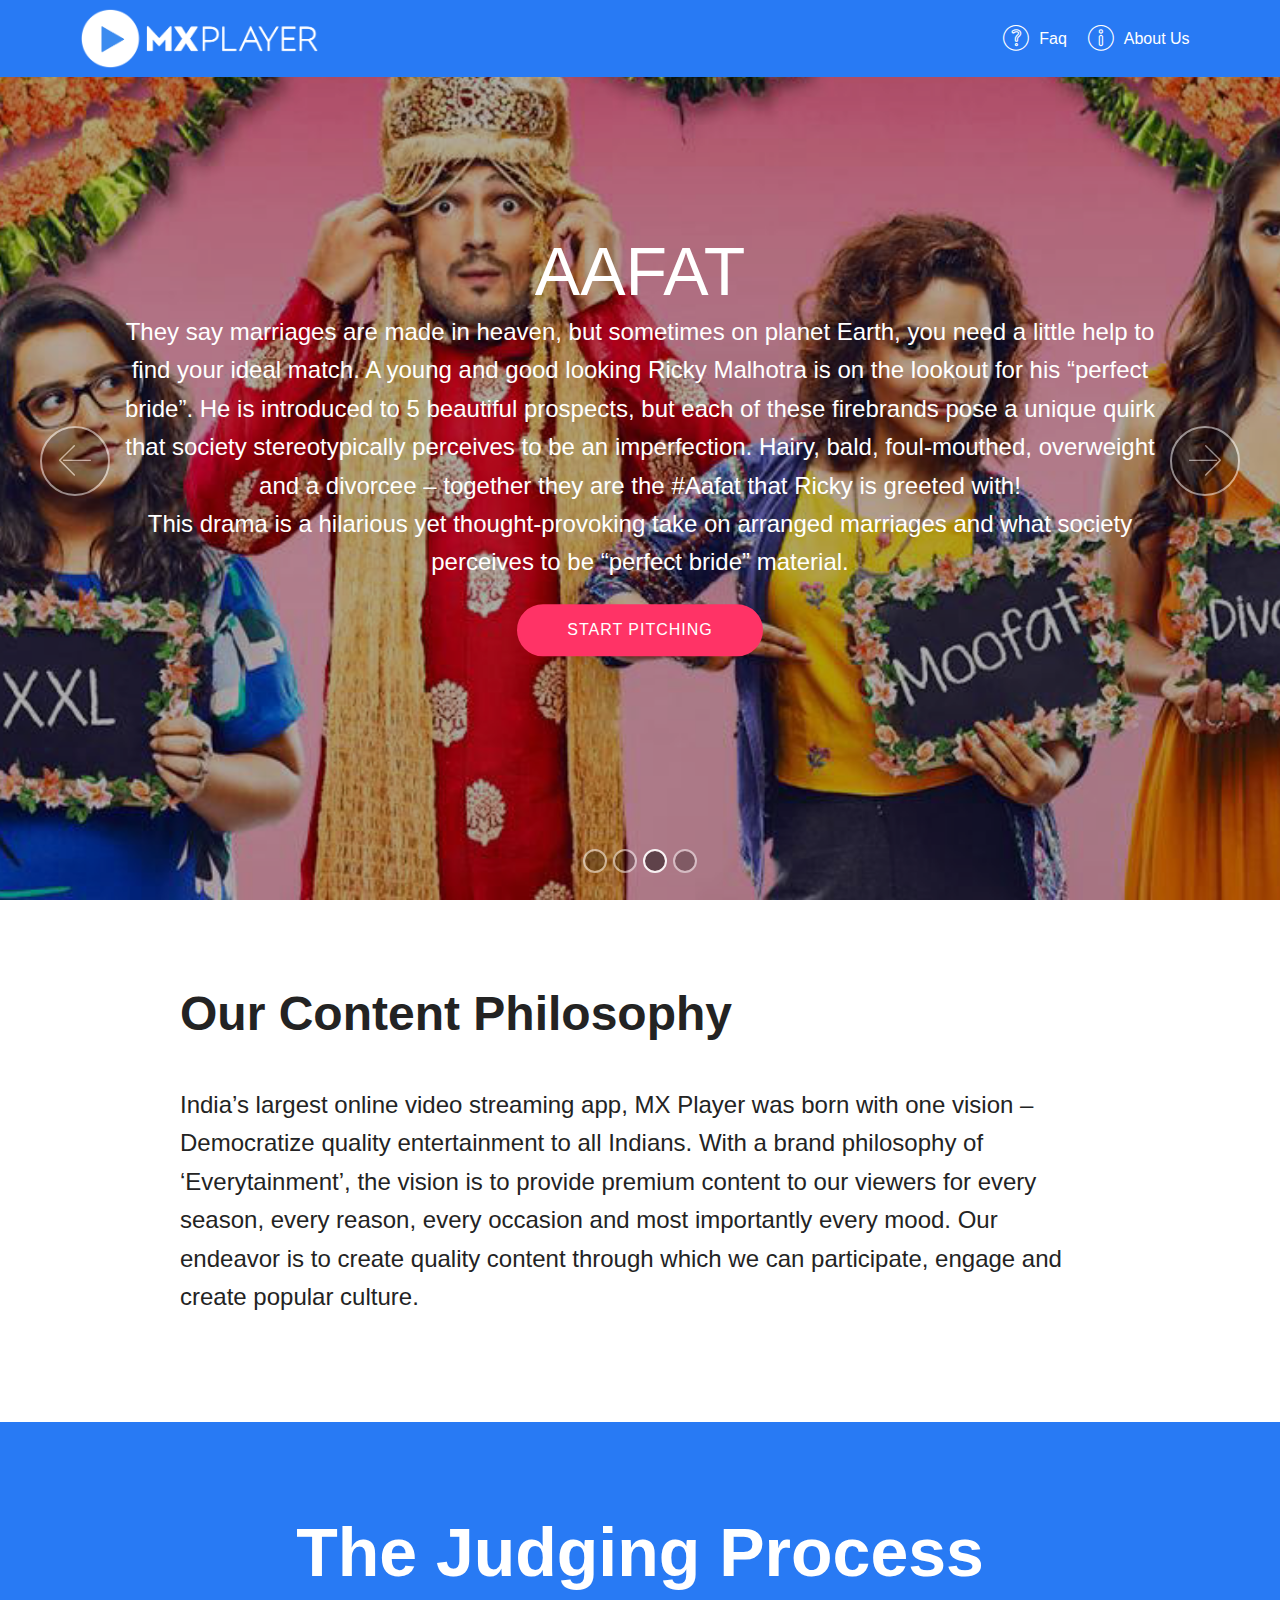
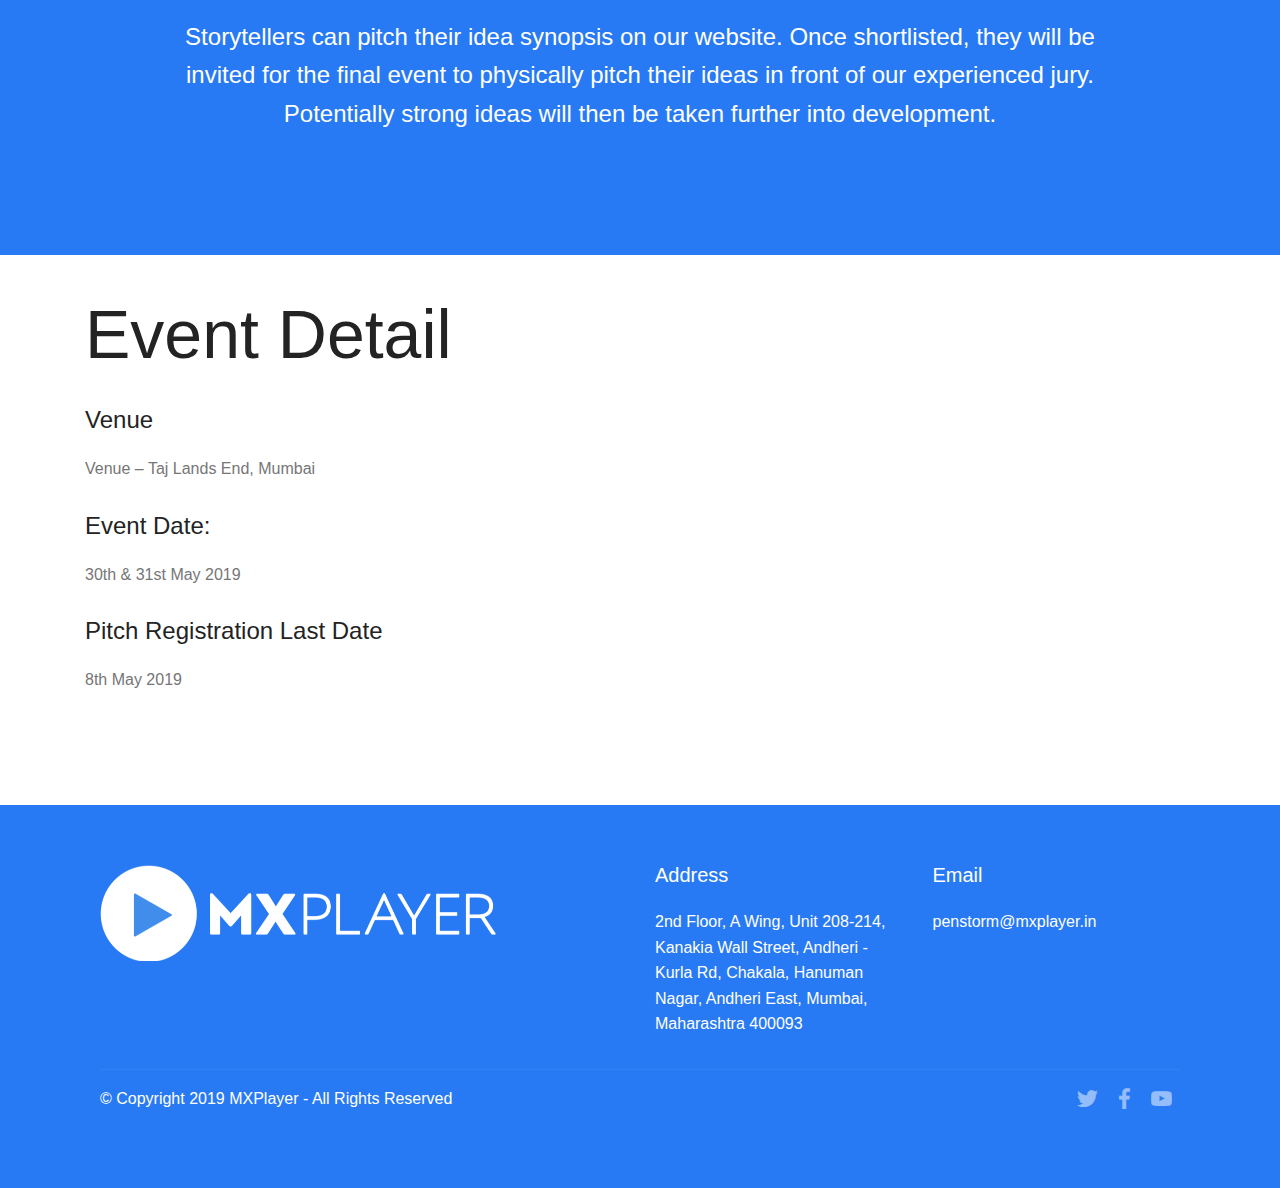
==== index.html @ 54fdbb37 "First commit for penstrom site, url are hardcoded need to change it to config or something else" ====
<!DOCTYPE html>
<html  >
<head>
  
  <meta charset="UTF-8">
  <meta http-equiv="X-UA-Compatible" content="IE=edge">
  <meta name="generator" content="MXPlayer, mxplayer.in">
  <meta name="viewport" content="width=device-width, initial-scale=1, minimum-scale=1">
  <link rel="shortcut icon" href="assets/images/mxplayer-line-on-blue-rgb-522x133.png" type="image/x-icon">
  <meta name="description" content="">
  
  <title>Home</title>
  <link rel="stylesheet" href="assets/web/assets/mobirise-icons/mobirise-icons.css">
  <link rel="stylesheet" href="assets/tether/tether.min.css">
  <link rel="stylesheet" href="assets/bootstrap/css/bootstrap.min.css">
  <link rel="stylesheet" href="assets/bootstrap/css/bootstrap-grid.min.css">
  <link rel="stylesheet" href="assets/bootstrap/css/bootstrap-reboot.min.css">
  <link rel="stylesheet" href="assets/socicon/css/styles.css">
  <link rel="stylesheet" href="assets/dropdown/css/style.css">
  <link rel="stylesheet" href="assets/theme/css/style.css">
  <link rel="stylesheet" href="assets/mobirise/css/mbr-additional.css" type="text/css">
  
  
  
</head>
<body>
  <section class="menu cid-rmKBxPnmuR" once="menu" id="menu1-q">

    

    <nav class="navbar navbar-expand beta-menu navbar-dropdown align-items-center navbar-fixed-top navbar-toggleable-sm">
        <button class="navbar-toggler navbar-toggler-right" type="button" data-toggle="collapse" data-target="#navbarSupportedContent" aria-controls="navbarSupportedContent" aria-expanded="false" aria-label="Toggle navigation">
            <div class="hamburger">
                <span></span>
                <span></span>
                <span></span>
                <span></span>
            </div>
        </button>
        <div class="menu-logo">
            <div class="navbar-brand">
                <span class="navbar-logo">
                    <a href="index.html">
                         <img src="assets/images/mxplayer-line-on-blue-rgb-522x133.png" alt="mxplayer" title="" style="height: 3.8rem;">
                    </a>
                </span>
                
            </div>
        </div>
        <div class="collapse navbar-collapse" id="navbarSupportedContent">
            <ul class="navbar-nav nav-dropdown nav-right" data-app-modern-menu="true"><li class="nav-item">
                    <a class="nav-link link text-white display-4" href="faq.html"><span class="mbri-question mbr-iconfont mbr-iconfont-btn"></span>
                        
                        Faq</a>
                </li>
                <li class="nav-item">
                    <a class="nav-link link text-white display-4" href="aboutus.html"><span class="mbri-info mbr-iconfont mbr-iconfont-btn"></span>
                        
                        About Us
                    </a>
                </li></ul>
            
        </div>
    </nav>
</section>

<section class="engine"><a href="https://mxplayer.in">free html templates</a></section><section class="carousel slide cid-rmmKMZo8oQ" data-interval="false" id="slider1-4">

    

    <div class="full-screen"><div class="mbr-slider slide carousel" data-pause="true" data-keyboard="false" data-ride="carousel" data-interval="6000"><ol class="carousel-indicators"><li data-app-prevent-settings="" data-target="#slider1-4" data-slide-to="0"></li><li data-app-prevent-settings="" data-target="#slider1-4" data-slide-to="1"></li><li data-app-prevent-settings="" data-target="#slider1-4" class=" active" data-slide-to="2"></li><li data-app-prevent-settings="" data-target="#slider1-4" data-slide-to="3"></li></ol><div class="carousel-inner" role="listbox"><div class="carousel-item slider-fullscreen-image" data-bg-video-slide="false" style="background-image: url(assets/images/love-ok-1600x520.jpg);"><div class="container container-slide"><div class="image_wrapper"><div class="mbr-overlay" style="opacity: 0.3;"></div><img src="assets/images/love-ok-1600x520.jpg"><div class="carousel-caption justify-content-center"><div class="col-10 align-center"><h2 class="mbr-fonts-style display-1">LOVE OK PLEASE</h2><p class="lead mbr-text mbr-fonts-style display-5">Love OK Please is a dating experiment on the road where 8 individuals on the lookout for love (4 girls and 4 guys) with a common passion for travel go on a road trip through Himachal. They are accompanied by host, Karan Wahi who throws them into experiments of love and rewards them with local experiences. Can a serial dating trip help these contestants find their true love on this epic road trip?</p><div class="mbr-section-btn" buttons="0"><a class="btn display-4 btn-secondary" href="stories.html">START PITCHING</a>  </div></div></div></div></div></div><div class="carousel-item slider-fullscreen-image" data-bg-video-slide="false" style="background-image: url(assets/images/hey-prabhu-1600x520.jpg);"><div class="container container-slide"><div class="image_wrapper"><div class="mbr-overlay" style="opacity: 0.3;"></div><img src="assets/images/hey-prabhu-1600x520.jpg"><div class="carousel-caption justify-content-center"><div class="col-10 align-center"><h2 class="mbr-fonts-style display-1">HEY PRABHU</h2><p class="lead mbr-text mbr-fonts-style display-5">A boy in his mid 20s with a strong Twitter following navigates the real world only to realize that online popularity isn’t enough to overcome real-life situations. To top it off, his personal life is at an all-time low, because he has started experiencing erectile dysfunction. Hey Prabhu is a fun look at our online heroes and their miserable offline lives.</p><div class="mbr-section-btn" buttons="0"><a class="btn display-4 btn-secondary" href="stories.html">START PITCHING</a>  </div></div></div></div></div></div><div class="carousel-item slider-fullscreen-image active" data-bg-video-slide="false" style="background-image: url(assets/images/aafat-1600x520.jpg);"><div class="container container-slide"><div class="image_wrapper"><div class="mbr-overlay" style="opacity: 0.3;"></div><img src="assets/images/aafat-1600x520.jpg"><div class="carousel-caption justify-content-center"><div class="col-10 align-center"><h2 class="mbr-fonts-style display-1">AAFAT</h2><p class="lead mbr-text mbr-fonts-style display-5">They say marriages are made in heaven, but sometimes on planet Earth, you need a little help to find your ideal match. A young and good looking Ricky Malhotra is on the lookout for his “perfect bride”. He is introduced to 5 beautiful prospects, but each of these firebrands pose a unique quirk that society stereotypically perceives to be an imperfection. Hairy, bald, foul-mouthed, overweight and a divorcee – together they are the #Aafat that Ricky is greeted with! <br>This drama is a hilarious yet thought-provoking take on arranged marriages and what society perceives to be “perfect bride” material.<br></p><div class="mbr-section-btn" buttons="0"><a class="btn display-4 btn-secondary" href="stories.html#form4-5">START PITCHING</a>  </div></div></div></div></div></div><div class="carousel-item slider-fullscreen-image" data-bg-video-slide="false" style="background-image: url(assets/images/mature-1600x520.jpg);"><div class="container container-slide"><div class="image_wrapper"><div class="mbr-overlay" style="opacity: 0.3;"></div><img src="assets/images/mature-1600x520.jpg"><div class="carousel-caption justify-content-center"><div class="col-10 align-center"><h2 class="mbr-fonts-style display-1">IMMATURE</h2><p class="lead mbr-text mbr-fonts-style display-5">Immature, a TVF creation is the coming of age story of 16-year-old Dhruv, stuck in transit between boyhood and adulthood.  A phase which is the prerequisite to maturity, the premature phase. An age full of first-times, be it your first bike, first drink, first crush, first Goa trip, first time sneaking out, bunking, getting caught and trying all over again. Watch Dhruv's high school misadventures with his two best buddies, Susu and Kabir. Three average wallflowers, who are not so cool for school. Neither do they fit in, nor do they stand out in a crowd, because they are the crowd. And that is their greatest dilemma. Add to it, he has a crush on class topper Chhavi, while him the average Joe is unsure of himself. Here's to the madness of adulting we all enjoyed - in ways more than one, this is our story. </p><div class="mbr-section-btn" buttons="0"><a class="btn display-4 btn-secondary" href="stories.html">START PITCHING</a>  </div></div></div></div></div></div></div><a data-app-prevent-settings="" class="carousel-control carousel-control-prev" role="button" data-slide="prev" href="#slider1-4"><span aria-hidden="true" class="mbri-left mbr-iconfont"></span><span class="sr-only">Previous</span></a><a data-app-prevent-settings="" class="carousel-control carousel-control-next" role="button" data-slide="next" href="#slider1-4"><span aria-hidden="true" class="mbri-right mbr-iconfont"></span><span class="sr-only">Next</span></a></div></div>

</section>

<section class="mbr-section info3 cid-rmzmhMvlun" id="info3-f">

    

    

    <div class="container">
        <div class="row justify-content-center">
            <div class="media-container-column title col-12 col-md-10">
                <h2 class="align-left mbr-bold mbr-white pb-3 mbr-fonts-style display-2">Our Content Philosophy</h2>
                <h3 class="mbr-section-subtitle align-left mbr-light mbr-white pb-3 mbr-fonts-style display-5"></h3>
                <p class="mbr-text align-left mbr-white mbr-fonts-style display-5">
                    India’s largest online video streaming app, MX Player was born with one vision – Democratize quality entertainment to all Indians. With a brand philosophy of ‘Everytainment’, the vision is to provide premium content to our viewers for every season, every reason, every occasion and most importantly every mood. Our endeavor is to create quality content through which we can participate, engage and create popular culture.
                </p>
                
            </div>
        </div>
    </div>
</section>

<section class="header1 cid-rmzOUzyCI7" id="header16-p">

    

    

    <div class="container">
        <div class="row justify-content-md-center">
            <div class="col-md-10 align-center">
                <h1 class="mbr-section-title mbr-bold pb-3 mbr-fonts-style display-1">The Judging Process</h1>
                
                <p class="mbr-text pb-3 mbr-fonts-style display-5">Storytellers can pitch their idea synopsis on our website. Once shortlisted, they will be invited for the final event to physically pitch their ideas in front of our experienced jury. Potentially strong ideas will then be taken further into development.<br></p>
                
            </div>
        </div>
    </div>

</section>

<section class="mbr-section contacts1 cid-rmzrFZdP0k" id="contacts1-l">
    <!---->
    
    <!---->
    <!--Overlay-->
    
    <!--Container-->
    <div class="container">
        <div class="row">
            <!--Titles-->
            <div class="title col-12">
                <h2 class="align-left mbr-fonts-style display-1">
                    Event Detail</h2>
                
            </div>
            <!--Left-->
            <div class="col-12 col-md-6">
                <div class="left-block wrapper">
                    <div class="b b-adress">
                        <h5 class="align-left mbr-fonts-style m-0 display-5">
                            Venue</h5>
                        <p class="mbr-text align-left mbr-fonts-style display-7">Venue – Taj Lands End, Mumbai<br></p>
                    </div>
                    <div class="b b-phone">
                        <h5 class="align-left mbr-fonts-style m-0 display-5">Event Date:
                        </h5>
                        <p class="mbr-text align-left mbr-fonts-style display-7">30th &amp; 31st May 2019<br></p>
                    </div>
                    <div class="b b-mail">
                        <h5 class="align-left mbr-fonts-style m-0 display-5">
                            Pitch Registration Last Date</h5>
                        <p class="mbr-text align-left mbr-fonts-style display-7">8th May 2019
                        </p>
                    </div>
                </div>
            </div>
            <!--Right-->
            <div class="col-12 col-md-6">
                <div class="google-map"><iframe frameborder="0" style="border:0" src="https://www.google.com/maps/embed?pb=!1m18!1m12!1m3!1d3771.4591811089663!2d72.81726711440879!3d19.043538487106535!2m3!1f0!2f0!3f0!3m2!1i1024!2i768!4f13.1!3m3!1m2!1s0x3be7c945f2fb1149%3A0xa2ba742a39963b31!2sTaj+Lands+End%2C+Mumbai!5e0!3m2!1sen!2sin!4v1554290971826!5m2!1sen!2sin" allowfullscreen=""></iframe></div>
            </div>
        </div>
    </div>
</section>

<section class="cid-rmmOGY5G8a" id="footer1-a">

    

    

    <div class="container">
        <div class="media-container-row content text-white">
            <div class="col-12 col-md-3">
                <div class="media-wrap">
                    <a href="https://mxplayer.in/">
                        <img src="assets/images/mxplayer-line-on-blue-rgb-788x201.png" alt="MXPlayer" title="">
                    </a>
                </div>
            </div>
            <div class="col-12 col-md-3 mbr-fonts-style display-7">
                <h5 class="pb-3"></h5>
                <p class="mbr-text"></p>
            </div>
            <div class="col-12 col-md-3 mbr-fonts-style display-7">
                <h5 class="pb-3">
                    Address</h5>
                <p class="mbr-text">2nd Floor, A Wing, Unit 208-214, Kanakia Wall Street, Andheri - Kurla Rd, Chakala, Hanuman Nagar, Andheri East, Mumbai, Maharashtra 400093</p>
            </div>
            <div class="col-12 col-md-3 mbr-fonts-style display-7">
                <h5 class="pb-3">
                    Email</h5>
                <p class="mbr-text">penstorm@mxplayer.in</p>
            </div>
        </div>
        <div class="footer-lower">
            <div class="media-container-row">
                <div class="col-sm-12">
                    <hr>
                </div>
            </div>
            <div class="media-container-row mbr-white">
                <div class="col-sm-6 copyright">
                    <p class="mbr-text mbr-fonts-style display-7">
                        © Copyright 2019 MXPlayer - All Rights Reserved
                    </p>
                </div>
                <div class="col-md-6">
                    <div class="social-list align-right">
                        <div class="soc-item">
                            <a href="https://twitter.com/MXPlayer" target="_blank">
                                <span class="socicon-twitter socicon mbr-iconfont mbr-iconfont-social"></span>
                            </a>
                        </div>
                        <div class="soc-item">
                            <a href="https://www.facebook.com/MXPlayer/" target="_blank">
                                <span class="socicon-facebook socicon mbr-iconfont mbr-iconfont-social"></span>
                            </a>
                        </div>
                        <div class="soc-item">
                            <a href="https://www.youtube.com/channel/UC6q2O2pOJ-LiFKm4w2EW73w" target="_blank">
                                <span class="socicon-youtube socicon mbr-iconfont mbr-iconfont-social"></span>
                            </a>
                        </div>
                        
                        
                        
                    </div>
                </div>
            </div>
        </div>
    </div>
</section>


  <script src="assets/web/assets/jquery/jquery.min.js"></script>
  <script src="assets/popper/popper.min.js"></script>
  <script src="assets/tether/tether.min.js"></script>
  <script src="assets/bootstrap/js/bootstrap.min.js"></script>
  <script src="assets/smoothscroll/smooth-scroll.js"></script>
  <script src="assets/ytplayer/jquery.mb.ytplayer.min.js"></script>
  <script src="assets/touchswipe/jquery.touch-swipe.min.js"></script>
  <script src="assets/bootstrapcarouselswipe/bootstrap-carousel-swipe.js"></script>
  <script src="assets/dropdown/js/script.min.js"></script>
  <script src="assets/vimeoplayer/jquery.mb.vimeo_player.js"></script>
  <script src="assets/theme/js/script.js"></script>
  <script src="assets/slidervideo/script.js"></script>
  
  
</body>
</html>
---- assets/web/assets/mobirise-icons/mobirise-icons.css ----
@font-face {
  font-family: 'MobiriseIcons';
  src:  url('mobirise-icons.eot?spat4u');
  src:  url('mobirise-icons.eot?spat4u#iefix') format('embedded-opentype'),
    url('mobirise-icons.ttf?spat4u') format('truetype'),
    url('mobirise-icons.woff?spat4u') format('woff'),
    url('mobirise-icons.svg?spat4u#MobiriseIcons') format('svg');
  font-weight: normal;
  font-style: normal;
}

[class^="mbri-"], [class*=" mbri-"] {
  /* use !important to prevent issues with browser extensions that change fonts */
  font-family: MobiriseIcons !important;
  speak: none;
  font-style: normal;
  font-weight: normal;
  font-variant: normal;
  text-transform: none;
  line-height: 1;

  /* Better Font Rendering =========== */
  -webkit-font-smoothing: antialiased;
  -moz-osx-font-smoothing: grayscale;
}

.mbri-add-submenu:before {
  content: "\e900";
}
.mbri-alert:before {
  content: "\e901";
}
.mbri-align-center:before {
  content: "\e902";
}
.mbri-align-justify:before {
  content: "\e903";
}
.mbri-align-left:before {
  content: "\e904";
}
.mbri-align-right:before {
  content: "\e905";
}
.mbri-android:before {
  content: "\e906";
}
.mbri-apple:before {
  content: "\e907";
}
.mbri-arrow-down:before {
  content: "\e908";
}
.mbri-arrow-next:before {
  content: "\e909";
}
.mbri-arrow-prev:before {
  content: "\e90a";
}
.mbri-arrow-up:before {
  content: "\e90b";
}
.mbri-bold:before {
  content: "\e90c";
}
.mbri-bookmark:before {
  content: "\e90d";
}
.mbri-bootstrap:before {
  content: "\e90e";
}
.mbri-briefcase:before {
  content: "\e90f";
}
.mbri-browse:before {
  content: "\e910";
}
.mbri-bulleted-list:before {
  content: "\e911";
}
.mbri-calendar:before {
  content: "\e912";
}
.mbri-camera:before {
  content: "\e913";
}
.mbri-cart-add:before {
  content: "\e914";
}
.mbri-cart-full:before {
  content: "\e915";
}
.mbri-cash:before {
  content: "\e916";
}
.mbri-change-style:before {
  content: "\e917";
}
.mbri-chat:before {
  content: "\e918";
}
.mbri-clock:before {
  content: "\e919";
}
.mbri-close:before {
  content: "\e91a";
}
.mbri-cloud:before {
  content: "\e91b";
}
.mbri-code:before {
  content: "\e91c";
}
.mbri-contact-form:before {
  content: "\e91d";
}
.mbri-credit-card:before {
  content: "\e91e";
}
.mbri-cursor-click:before {
  content: "\e91f";
}
.mbri-cust-feedback:before {
  content: "\e920";
}
.mbri-database:before {
  content: "\e921";
}
.mbri-delivery:before {
  content: "\e922";
}
.mbri-desktop:before {
  content: "\e923";
}
.mbri-devices:before {
  content: "\e924";
}
.mbri-down:before {
  content: "\e925";
}
.mbri-download:before {
  content: "\e989";
}
.mbri-drag-n-drop:before {
  content: "\e927";
}
.mbri-drag-n-drop2:before {
  content: "\e928";
}
.mbri-edit:before {
  content: "\e929";
}
.mbri-edit2:before {
  content: "\e92a";
}
.mbri-error:before {
  content: "\e92b";
}
.mbri-extension:before {
  content: "\e92c";
}
.mbri-features:before {
  content: "\e92d";
}
.mbri-file:before {
  content: "\e92e";
}
.mbri-flag:before {
  content: "\e92f";
}
.mbri-folder:before {
  content: "\e930";
}
.mbri-gift:before {
  content: "\e931";
}
.mbri-github:before {
  content: "\e932";
}
.mbri-globe:before {
  content: "\e933";
}
.mbri-globe-2:before {
  content: "\e934";
}
.mbri-growing-chart:before {
  content: "\e935";
}
.mbri-hearth:before {
  content: "\e936";
}
.mbri-help:before {
  content: "\e937";
}
.mbri-home:before {
  content: "\e938";
}
.mbri-hot-cup:before {
  content: "\e939";
}
.mbri-idea:before {
  content: "\e93a";
}
.mbri-image-gallery:before {
  content: "\e93b";
}
.mbri-image-slider:before {
  content: "\e93c";
}
.mbri-info:before {
  content: "\e93d";
}
.mbri-italic:before {
  content: "\e93e";
}
.mbri-key:before {
  content: "\e93f";
}
.mbri-laptop:before {
  content: "\e940";
}
.mbri-layers:before {
  content: "\e941";
}
.mbri-left-right:before {
  content: "\e942";
}
.mbri-left:before {
  content: "\e943";
}
.mbri-letter:before {
  content: "\e944";
}
.mbri-like:before {
  content: "\e945";
}
.mbri-link:before {
  content: "\e946";
}
.mbri-lock:before {
  content: "\e947";
}
.mbri-login:before {
  content: "\e948";
}
.mbri-logout:before {
  content: "\e949";
}
.mbri-magic-stick:before {
  content: "\e94a";
}
.mbri-map-pin:before {
  content: "\e94b";
}
.mbri-menu:before {
  content: "\e94c";
}
.mbri-mobile:before {
  content: "\e94d";
}
.mbri-mobile2:before {
  content: "\e94e";
}
.mbri-mobirise:before {
  content: "\e94f";
}
.mbri-more-horizontal:before {
  content: "\e950";
}
.mbri-more-vertical:before {
  content: "\e951";
}
.mbri-music:before {
  content: "\e952";
}
.mbri-new-file:before {
  content: "\e953";
}
.mbri-numbered-list:before {
  content: "\e954";
}
.mbri-opened-folder:before {
  content: "\e955";
}
.mbri-pages:before {
  content: "\e956";
}
.mbri-paper-plane:before {
  content: "\e957";
}
.mbri-paperclip:before {
  content: "\e958";
}
.mbri-photo:before {
  content: "\e959";
}
.mbri-photos:before {
  content: "\e95a";
}
.mbri-pin:before {
  content: "\e95b";
}
.mbri-play:before {
  content: "\e95c";
}
.mbri-plus:before {
  content: "\e95d";
}
.mbri-preview:before {
  content: "\e95e";
}
.mbri-print:before {
  content: "\e95f";
}
.mbri-protect:before {
  content: "\e960";
}
.mbri-question:before {
  content: "\e961";
}
.mbri-quote-left:before {
  content: "\e962";
}
.mbri-quote-right:before {
  content: "\e963";
}
.mbri-refresh:before {
  content: "\e964";
}
.mbri-responsive:before {
  content: "\e965";
}
.mbri-right:before {
  content: "\e966";
}
.mbri-rocket:before {
  content: "\e967";
}
.mbri-sad-face:before {
  content: "\e968";
}
.mbri-sale:before {
  content: "\e969";
}
.mbri-save:before {
  content: "\e96a";
}
.mbri-search:before {
  content: "\e96b";
}
.mbri-setting:before {
  content: "\e96c";
}
.mbri-setting2:before {
  content: "\e96d";
}
.mbri-setting3:before {
  content: "\e96e";
}
.mbri-share:before {
  content: "\e96f";
}
.mbri-shopping-bag:before {
  content: "\e970";
}
.mbri-shopping-basket:before {
  content: "\e971";
}
.mbri-shopping-cart:before {
  content: "\e972";
}
.mbri-sites:before {
  content: "\e973";
}
.mbri-smile-face:before {
  content: "\e974";
}
.mbri-speed:before {
  content: "\e975";
}
.mbri-star:before {
  content: "\e976";
}
.mbri-success:before {
  content: "\e977";
}
.mbri-sun:before {
  content: "\e978";
}
.mbri-sun2:before {
  content: "\e979";
}
.mbri-tablet:before {
  content: "\e97a";
}
.mbri-tablet-vertical:before {
  content: "\e97b";
}
.mbri-target:before {
  content: "\e97c";
}
.mbri-timer:before {
  content: "\e97d";
}
.mbri-to-ftp:before {
  content: "\e97e";
}
.mbri-to-local-drive:before {
  content: "\e97f";
}
.mbri-touch-swipe:before {
  content: "\e980";
}
.mbri-touch:before {
  content: "\e981";
}
.mbri-trash:before {
  content: "\e982";
}
.mbri-underline:before {
  content: "\e983";
}
.mbri-unlink:before {
  content: "\e984";
}
.mbri-unlock:before {
  content: "\e985";
}
.mbri-up-down:before {
  content: "\e986";
}
.mbri-up:before {
  content: "\e987";
}
.mbri-update:before {
  content: "\e988";
}
.mbri-upload:before {
 content: "\e926"; 
}
.mbri-user:before {
  content: "\e98a";
}
.mbri-user2:before {
  content: "\e98b";
}
.mbri-users:before {
  content: "\e98c";
}
.mbri-video:before {
  content: "\e98d";
}
.mbri-video-play:before {
  content: "\e98e";
}
.mbri-watch:before {
  content: "\e98f";
}
.mbri-website-theme:before {
  content: "\e990";
}
.mbri-wifi:before {
  content: "\e991";
}
.mbri-windows:before {
  content: "\e992";
}
.mbri-zoom-out:before {
  content: "\e993";
}
.mbri-redo:before {
  content: "\e994";
}
.mbri-undo:before {
  content: "\e995";
}
---- assets/socicon/css/styles.css ----
@charset "UTF-8";

@font-face {
  font-family: "socicon";
  src:url("../fonts/socicon.eot");
  src:url("../fonts/socicon.eot?#iefix") format("embedded-opentype"),
    url("../fonts/socicon.woff") format("woff"),
    url("../fonts/socicon.ttf") format("truetype"),
    url("../fonts/socicon.svg#socicon") format("svg");
  font-weight: normal;
  font-style: normal;

}

[data-icon]:before {
  font-family: "socicon" !important;
  content: attr(data-icon);
  font-style: normal !important;
  font-weight: normal !important;
  font-variant: normal !important;
  text-transform: none !important;
  speak: none;
  line-height: 1;
  -webkit-font-smoothing: antialiased;
  -moz-osx-font-smoothing: grayscale;
}

[class^="socicon-"]:before,
[class*=" socicon-"]:before {
  font-family: "socicon" !important;
  font-style: normal !important;
  font-weight: normal !important;
  font-variant: normal !important;
  text-transform: none !important;
  speak: none;
  line-height: 1;
  -webkit-font-smoothing: antialiased;
  -moz-osx-font-smoothing: grayscale;
}

.socicon-modelmayhem:before {
  content: "\e000";
}
.socicon-mixcloud:before {
  content: "\e001";
}
.socicon-drupal:before {
  content: "\e002";
}
.socicon-swarm:before {
  content: "\e003";
}
.socicon-istock:before {
  content: "\e004";
}
.socicon-yammer:before {
  content: "\e005";
}
.socicon-ello:before {
  content: "\e006";
}
.socicon-stackoverflow:before {
  content: "\e007";
}
.socicon-persona:before {
  content: "\e008";
}
.socicon-triplej:before {
  content: "\e009";
}
.socicon-houzz:before {
  content: "\e00a";
}
.socicon-rss:before {
  content: "\e00b";
}
.socicon-paypal:before {
  content: "\e00c";
}
.socicon-odnoklassniki:before {
  content: "\e00d";
}
.socicon-airbnb:before {
  content: "\e00e";
}
.socicon-periscope:before {
  content: "\e00f";
}
.socicon-outlook:before {
  content: "\e010";
}
.socicon-coderwall:before {
  content: "\e011";
}
.socicon-tripadvisor:before {
  content: "\e012";
}
.socicon-appnet:before {
  content: "\e013";
}
.socicon-goodreads:before {
  content: "\e014";
}
.socicon-tripit:before {
  content: "\e015";
}
.socicon-lanyrd:before {
  content: "\e016";
}
.socicon-slideshare:before {
  content: "\e017";
}
.socicon-buffer:before {
  content: "\e018";
}
.socicon-disqus:before {
  content: "\e019";
}
.socicon-vkontakte:before {
  content: "\e01a";
}
.socicon-whatsapp:before {
  content: "\e01b";
}
.socicon-patreon:before {
  content: "\e01c";
}
.socicon-storehouse:before {
  content: "\e01d";
}
.socicon-pocket:before {
  content: "\e01e";
}
.socicon-mail:before {
  content: "\e01f";
}
.socicon-blogger:before {
  content: "\e020";
}
.socicon-technorati:before {
  content: "\e021";
}
.socicon-reddit:before {
  content: "\e022";
}
.socicon-dribbble:before {
  content: "\e023";
}
.socicon-stumbleupon:before {
  content: "\e024";
}
.socicon-digg:before {
  content: "\e025";
}
.socicon-envato:before {
  content: "\e026";
}
.socicon-behance:before {
  content: "\e027";
}
.socicon-delicious:before {
  content: "\e028";
}
.socicon-deviantart:before {
  content: "\e029";
}
.socicon-forrst:before {
  content: "\e02a";
}
.socicon-play:before {
  content: "\e02b";
}
.socicon-zerply:before {
  content: "\e02c";
}
.socicon-wikipedia:before {
  content: "\e02d";
}
.socicon-apple:before {
  content: "\e02e";
}
.socicon-flattr:before {
  content: "\e02f";
}
.socicon-github:before {
  content: "\e030";
}
.socicon-renren:before {
  content: "\e031";
}
.socicon-friendfeed:before {
  content: "\e032";
}
.socicon-newsvine:before {
  content: "\e033";
}
.socicon-identica:before {
  content: "\e034";
}
.socicon-bebo:before {
  content: "\e035";
}
.socicon-zynga:before {
  content: "\e036";
}
.socicon-steam:before {
  content: "\e037";
}
.socicon-xbox:before {
  content: "\e038";
}
.socicon-windows:before {
  content: "\e039";
}
.socicon-qq:before {
  content: "\e03a";
}
.socicon-douban:before {
  content: "\e03b";
}
.socicon-meetup:before {
  content: "\e03c";
}
.socicon-playstation:before {
  content: "\e03d";
}
.socicon-android:before {
  content: "\e03e";
}
.socicon-snapchat:before {
  content: "\e03f";
}
.socicon-twitter:before {
  content: "\e040";
}
.socicon-facebook:before {
  content: "\e041";
}
.socicon-googleplus:before {
  content: "\e042";
}
.socicon-pinterest:before {
  content: "\e043";
}
.socicon-foursquare:before {
  content: "\e044";
}
.socicon-yahoo:before {
  content: "\e045";
}
.socicon-skype:before {
  content: "\e046";
}
.socicon-yelp:before {
  content: "\e047";
}
.socicon-feedburner:before {
  content: "\e048";
}
.socicon-linkedin:before {
  content: "\e049";
}
.socicon-viadeo:before {
  content: "\e04a";
}
.socicon-xing:before {
  content: "\e04b";
}
.socicon-myspace:before {
  content: "\e04c";
}
.socicon-soundcloud:before {
  content: "\e04d";
}
.socicon-spotify:before {
  content: "\e04e";
}
.socicon-grooveshark:before {
  content: "\e04f";
}
.socicon-lastfm:before {
  content: "\e050";
}
.socicon-youtube:before {
  content: "\e051";
}
.socicon-vimeo:before {
  content: "\e052";
}
.socicon-dailymotion:before {
  content: "\e053";
}
.socicon-vine:before {
  content: "\e054";
}
.socicon-flickr:before {
  content: "\e055";
}
.socicon-500px:before {
  content: "\e056";
}
.socicon-wordpress:before {
  content: "\e058";
}
.socicon-tumblr:before {
  content: "\e059";
}
.socicon-twitch:before {
  content: "\e05a";
}
.socicon-8tracks:before {
  content: "\e05b";
}
.socicon-amazon:before {
  content: "\e05c";
}
.socicon-icq:before {
  content: "\e05d";
}
.socicon-smugmug:before {
  content: "\e05e";
}
.socicon-ravelry:before {
  content: "\e05f";
}
.socicon-weibo:before {
  content: "\e060";
}
.socicon-baidu:before {
  content: "\e061";
}
.socicon-angellist:before {
  content: "\e062";
}
.socicon-ebay:before {
  content: "\e063";
}
.socicon-imdb:before {
  content: "\e064";
}
.socicon-stayfriends:before {
  content: "\e065";
}
.socicon-residentadvisor:before {
  content: "\e066";
}
.socicon-google:before {
  content: "\e067";
}
.socicon-yandex:before {
  content: "\e068";
}
.socicon-sharethis:before {
  content: "\e069";
}
.socicon-bandcamp:before {
  content: "\e06a";
}
.socicon-itunes:before {
  content: "\e06b";
}
.socicon-deezer:before {
  content: "\e06c";
}
.socicon-telegram:before {
  content: "\e06e";
}
.socicon-openid:before {
  content: "\e06f";
}
.socicon-amplement:before {
  content: "\e070";
}
.socicon-viber:before {
  content: "\e071";
}
.socicon-zomato:before {
  content: "\e072";
}
.socicon-draugiem:before {
  content: "\e074";
}
.socicon-endomodo:before {
  content: "\e075";
}
.socicon-filmweb:before {
  content: "\e076";
}
.socicon-stackexchange:before {
  content: "\e077";
}
.socicon-wykop:before {
  content: "\e078";
}
.socicon-teamspeak:before {
  content: "\e079";
}
.socicon-teamviewer:before {
  content: "\e07a";
}
.socicon-ventrilo:before {
  content: "\e07b";
}
.socicon-younow:before {
  content: "\e07c";
}
.socicon-raidcall:before {
  content: "\e07d";
}
.socicon-mumble:before {
  content: "\e07e";
}
.socicon-medium:before {
  content: "\e06d";
}
.socicon-bebee:before {
  content: "\e07f";
}
.socicon-hitbox:before {
  content: "\e080";
}
.socicon-reverbnation:before {
  content: "\e081";
}
.socicon-formulr:before {
  content: "\e082";
}
.socicon-instagram:before {
  content: "\e057";
}
.socicon-battlenet:before {
  content: "\e083";
}
.socicon-chrome:before {
  content: "\e084";
}
.socicon-discord:before {
  content: "\e086";
}
.socicon-issuu:before {
  content: "\e087";
}
.socicon-macos:before {
  content: "\e088";
}
.socicon-firefox:before {
  content: "\e089";
}
.socicon-opera:before {
  content: "\e08d";
}
.socicon-keybase:before {
  content: "\e090";
}
.socicon-alliance:before {
  content: "\e091";
}
.socicon-livejournal:before {
  content: "\e092";
}
.socicon-googlephotos:before {
  content: "\e093";
}
.socicon-horde:before {
  content: "\e094";
}
.socicon-etsy:before {
  content: "\e095";
}
.socicon-zapier:before {
  content: "\e096";
}
.socicon-google-scholar:before {
  content: "\e097";
}
.socicon-researchgate:before {
  content: "\e098";
}
.socicon-wechat:before {
  content: "\e099";
}
.socicon-strava:before {
  content: "\e09a";
}
.socicon-line:before {
  content: "\e09b";
}
.socicon-lyft:before {
  content: "\e09c";
}
.socicon-uber:before {
  content: "\e09d";
}
.socicon-songkick:before {
  content: "\e09e";
}
.socicon-viewbug:before {
  content: "\e09f";
}
.socicon-googlegroups:before {
  content: "\e0a0";
}
.socicon-quora:before {
  content: "\e073";
}
.socicon-diablo:before {
  content: "\e085";
}
.socicon-blizzard:before {
  content: "\e0a1";
}
.socicon-hearthstone:before {
  content: "\e08b";
}
.socicon-heroes:before {
  content: "\e08a";
}
.socicon-overwatch:before {
  content: "\e08c";
}
.socicon-warcraft:before {
  content: "\e08e";
}
.socicon-starcraft:before {
  content: "\e08f";
}
.socicon-beam:before {
  content: "\e0a2";
}
.socicon-curse:before {
  content: "\e0a3";
}
.socicon-player:before {
  content: "\e0a4";
}
.socicon-streamjar:before {
  content: "\e0a5";
}
.socicon-nintendo:before {
  content: "\e0a6";
}
.socicon-hellocoton:before {
  content: "\e0a7";
}
---- assets/dropdown/css/style.css ----
.navbar-dropdown {
  left: 0;
  padding: 0;
  position: absolute;
  right: 0;
  top: 0;
  transition: all 0.45s ease;
  z-index: 1030;
  background: #282828; }
  .navbar-dropdown .navbar-logo {
    margin-right: 0.8rem;
    transition: margin 0.3s ease-in-out;
    vertical-align: middle; }
    .navbar-dropdown .navbar-logo img {
      height: 3.125rem;
      transition: all 0.3s ease-in-out; }
    .navbar-dropdown .navbar-logo.mbr-iconfont {
      font-size: 3.125rem;
      line-height: 3.125rem; }
  .navbar-dropdown .navbar-caption {
    font-weight: 700;
    white-space: normal;
    vertical-align: -4px;
    line-height: 3.125rem !important; }
    .navbar-dropdown .navbar-caption, .navbar-dropdown .navbar-caption:hover {
      color: inherit;
      text-decoration: none; }
  .navbar-dropdown .mbr-iconfont + .navbar-caption {
    vertical-align: -1px; }
  .navbar-dropdown.navbar-fixed-top {
    position: fixed; }
  .navbar-dropdown .navbar-brand span {
    vertical-align: -4px; }
  .navbar-dropdown.bg-color.transparent {
    background: none; }
  .navbar-dropdown.navbar-short .navbar-brand {
    padding: 0.625rem 0; }
    .navbar-dropdown.navbar-short .navbar-brand span {
      vertical-align: -1px; }
  .navbar-dropdown.navbar-short .navbar-caption {
    line-height: 2.375rem !important;
    vertical-align: -2px; }
  .navbar-dropdown.navbar-short .navbar-logo {
    margin-right: 0.5rem; }
    .navbar-dropdown.navbar-short .navbar-logo img {
      height: 2.375rem; }
    .navbar-dropdown.navbar-short .navbar-logo.mbr-iconfont {
      font-size: 2.375rem;
      line-height: 2.375rem; }
  .navbar-dropdown.navbar-short .mbr-table-cell {
    height: 3.625rem; }
  .navbar-dropdown .navbar-close {
    left: 0.6875rem;
    position: fixed;
    top: 0.75rem;
    z-index: 1000; }
  .navbar-dropdown .hamburger-icon {
    content: "";
    display: inline-block;
    vertical-align: middle;
    width: 16px;
    -webkit-box-shadow: 0 -6px 0 1px #282828,0 0 0 1px #282828,0 6px 0 1px #282828;
    -moz-box-shadow: 0 -6px 0 1px #282828,0 0 0 1px #282828,0 6px 0 1px #282828;
    box-shadow: 0 -6px 0 1px #282828,0 0 0 1px #282828,0 6px 0 1px #282828; }

.dropdown-menu .dropdown-toggle[data-toggle="dropdown-submenu"]::after {
  border-bottom: 0.35em solid transparent;
  border-left: 0.35em solid;
  border-right: 0;
  border-top: 0.35em solid transparent;
  margin-left: 0.3rem; }

.dropdown-menu .dropdown-item:focus {
  outline: 0; }

.nav-dropdown {
  font-size: 0.75rem;
  font-weight: 500;
  height: auto !important; }
  .nav-dropdown .nav-btn {
    padding-left: 1rem; }
  .nav-dropdown .link {
    margin: .667em 1.667em;
    font-weight: 500;
    padding: 0;
    transition: color .2s ease-in-out; }
    .nav-dropdown .link.dropdown-toggle {
      margin-right: 2.583em; }
      .nav-dropdown .link.dropdown-toggle::after {
        margin-left: .25rem;
        border-top: 0.35em solid;
        border-right: 0.35em solid transparent;
        border-left: 0.35em solid transparent;
        border-bottom: 0; }
      .nav-dropdown .link.dropdown-toggle[aria-expanded="true"] {
        margin: 0;
        padding: 0.667em 3.263em  0.667em 1.667em; }
  .nav-dropdown .link::after,
  .nav-dropdown .dropdown-item::after {
    color: inherit; }
  .nav-dropdown .btn {
    font-size: 0.75rem;
    font-weight: 700;
    letter-spacing: 0;
    margin-bottom: 0;
    padding-left: 1.25rem;
    padding-right: 1.25rem; }
  .nav-dropdown .dropdown-menu {
    border-radius: 0;
    border: 0;
    left: 0;
    margin: 0;
    padding-bottom: 1.25rem;
    padding-top: 1.25rem;
    position: relative; }
  .nav-dropdown .dropdown-submenu {
    margin-left: 0.125rem;
    top: 0; }
  .nav-dropdown .dropdown-item {
    font-weight: 500;
    line-height: 2;
    padding: 0.3846em 4.615em 0.3846em 1.5385em;
    position: relative;
    transition: color .2s ease-in-out, background-color .2s ease-in-out; }
    .nav-dropdown .dropdown-item::after {
      margin-top: -0.3077em;
      position: absolute;
      right: 1.1538em;
      top: 50%; }
    .nav-dropdown .dropdown-item:focus, .nav-dropdown .dropdown-item:hover {
      background: none; }

@media (max-width: 767px) {
  .nav-dropdown.navbar-toggleable-sm {
    bottom: 0;
    display: none;
    left: 0;
    overflow-x: hidden;
    position: fixed;
    top: 0;
    transform: translateX(-100%);
    -ms-transform: translateX(-100%);
    -webkit-transform: translateX(-100%);
    width: 18.75rem;
    z-index: 999; } }
.nav-dropdown.navbar-toggleable-xl {
  bottom: 0;
  display: none;
  left: 0;
  overflow-x: hidden;
  position: fixed;
  top: 0;
  transform: translateX(-100%);
  -ms-transform: translateX(-100%);
  -webkit-transform: translateX(-100%);
  width: 18.75rem;
  z-index: 999; }

.nav-dropdown-sm {
  display: block !important;
  overflow-x: hidden;
  overflow: auto;
  padding-top: 3.875rem; }
  .nav-dropdown-sm::after {
    content: "";
    display: block;
    height: 3rem;
    width: 100%; }
  .nav-dropdown-sm.collapse.in ~ .navbar-close {
    display: block !important; }
  .nav-dropdown-sm.collapsing, .nav-dropdown-sm.collapse.in {
    transform: translateX(0);
    -ms-transform: translateX(0);
    -webkit-transform: translateX(0);
    transition: all 0.25s ease-out;
    -webkit-transition: all 0.25s ease-out;
    background: #282828; }
  .nav-dropdown-sm.collapsing[aria-expanded="false"] {
    transform: translateX(-100%);
    -ms-transform: translateX(-100%);
    -webkit-transform: translateX(-100%); }
  .nav-dropdown-sm .nav-item {
    display: block;
    margin-left: 0 !important;
    padding-left: 0; }
  .nav-dropdown-sm .link,
  .nav-dropdown-sm .dropdown-item {
    border-top: 1px dotted rgba(255, 255, 255, 0.1);
    font-size: 0.8125rem;
    line-height: 1.6;
    margin: 0 !important;
    padding: 0.875rem 2.4rem 0.875rem 1.5625rem !important;
    position: relative;
    white-space: normal; }
    .nav-dropdown-sm .link:focus, .nav-dropdown-sm .link:hover,
    .nav-dropdown-sm .dropdown-item:focus,
    .nav-dropdown-sm .dropdown-item:hover {
      background: rgba(0, 0, 0, 0.2) !important;
      color: #c0a375; }
  .nav-dropdown-sm .nav-btn {
    position: relative;
    padding: 1.5625rem 1.5625rem 0 1.5625rem; }
    .nav-dropdown-sm .nav-btn::before {
      border-top: 1px dotted rgba(255, 255, 255, 0.1);
      content: "";
      left: 0;
      position: absolute;
      top: 0;
      width: 100%; }
    .nav-dropdown-sm .nav-btn + .nav-btn {
      padding-top: 0.625rem; }
      .nav-dropdown-sm .nav-btn + .nav-btn::before {
        display: none; }
  .nav-dropdown-sm .btn {
    padding: 0.625rem 0; }
  .nav-dropdown-sm .dropdown-toggle[data-toggle="dropdown-submenu"]::after {
    margin-left: .25rem;
    border-top: 0.35em solid;
    border-right: 0.35em solid transparent;
    border-left: 0.35em solid transparent;
    border-bottom: 0; }
  .nav-dropdown-sm .dropdown-toggle[data-toggle="dropdown-submenu"][aria-expanded="true"]::after {
    border-top: 0;
    border-right: 0.35em solid transparent;
    border-left: 0.35em solid transparent;
    border-bottom: 0.35em solid; }
  .nav-dropdown-sm .dropdown-menu {
    margin: 0;
    padding: 0;
    position: relative;
    top: 0;
    left: 0;
    width: 100%;
    border: 0;
    float: none;
    border-radius: 0;
    background: none; }
  .nav-dropdown-sm .dropdown-submenu {
    left: 100%;
    margin-left: 0.125rem;
    margin-top: -1.25rem;
    top: 0; }

.navbar-toggleable-sm .nav-dropdown .dropdown-menu {
  position: absolute; }

.navbar-toggleable-sm .nav-dropdown .dropdown-submenu {
  left: 100%;
  margin-left: 0.125rem;
  margin-top: -1.25rem;
  top: 0; }

.navbar-toggleable-sm.opened .nav-dropdown .dropdown-menu {
  position: relative; }

.navbar-toggleable-sm.opened .nav-dropdown .dropdown-submenu {
  left: 0;
  margin-left: 00rem;
  margin-top: 0rem;
  top: 0; }

.is-builder .nav-dropdown.collapsing {
  transition: none !important; }

/*# sourceMappingURL=style.css.map */
---- assets/theme/css/style.css ----
/*!
 * Mobirise v4 theme (https://mobirise.com/)
 * Copyright 2017 Mobirise
 */
section {
  background-color: #eeeeee; }

section,
.container,
.container-fluid {
  position: relative;
  word-wrap: break-word; }

a.mbr-iconfont:hover {
  text-decoration: none; }

.article .lead p, .article .lead ul, .article .lead ol, .article .lead pre, .article .lead blockquote {
  margin-bottom: 0; }

a {
  font-style: normal;
  font-weight: 400;
  cursor: pointer; }
  a, a:hover {
    text-decoration: none; }

figure {
  margin-bottom: 0; }

body {
  color: #232323; }

h1, h2, h3, h4, h5, h6,
.h1, .h2, .h3, .h4, .h5, .h6,
.display-1, .display-2, .display-3, .display-4 {
  line-height: 1;
  word-break: break-word;
  word-wrap: break-word; }

b, strong {
  font-weight: bold; }

blockquote {
  padding: 10px 0 10px 20px;
  position: relative;
  border-left: 2px solid;
  border-color: #ff3366; }

input:-webkit-autofill, input:-webkit-autofill:hover, input:-webkit-autofill:focus, input:-webkit-autofill:active {
  transition-delay: 9999s;
  transition-property: background-color, color; }

textarea[type="hidden"] {
  display: none; }

body {
  position: relative; }

section {
  background-position: 50% 50%;
  background-repeat: no-repeat;
  background-size: cover; }
  section .mbr-background-video,
  section .mbr-background-video-preview {
    position: absolute;
    bottom: 0;
    left: 0;
    right: 0;
    top: 0; }

.hidden {
  visibility: hidden; }

.mbr-z-index20 {
  z-index: 20; }

/*! Base colors */
.mbr-white {
  color: #ffffff; }

.mbr-black {
  color: #000000; }

.mbr-bg-white {
  background-color: #ffffff; }

.mbr-bg-black {
  background-color: #000000; }

/*! Text-aligns */
.align-left {
  text-align: left; }

.align-center {
  text-align: center; }

.align-right {
  text-align: right; }

@media (max-width: 767px) {
  .align-left, .align-center, .align-right, .mbr-section-btn, .mbr-section-title {
    text-align: center; } }
/*! Font-weight  */
.mbr-light {
  font-weight: 300; }

.mbr-regular {
  font-weight: 400; }

.mbr-semibold {
  font-weight: 500; }

.mbr-bold {
  font-weight: 700; }

/*! Media  */
.media-size-item {
  -webkit-flex: 1 1 auto;
  -moz-flex: 1 1 auto;
  -ms-flex: 1 1 auto;
  -o-flex: 1 1 auto;
  flex: 1 1 auto; }

.media-content {
  -webkit-flex-basis: 100%;
  flex-basis: 100%; }

.media-container-row {
  display: -ms-flexbox;
  display: -webkit-flex;
  display: flex;
  -webkit-flex-direction: row;
  -ms-flex-direction: row;
  flex-direction: row;
  -webkit-flex-wrap: wrap;
  -ms-flex-wrap: wrap;
  flex-wrap: wrap;
  -webkit-justify-content: center;
  -ms-flex-pack: center;
  justify-content: center;
  -webkit-align-content: center;
  -ms-flex-line-pack: center;
  align-content: center;
  -webkit-align-items: start;
  -ms-flex-align: start;
  align-items: start; }
  .media-container-row .media-size-item {
    width: 400px; }

.media-container-column {
  display: -ms-flexbox;
  display: -webkit-flex;
  display: flex;
  -webkit-flex-direction: column;
  -ms-flex-direction: column;
  flex-direction: column;
  -webkit-flex-wrap: wrap;
  -ms-flex-wrap: wrap;
  flex-wrap: wrap;
  -webkit-justify-content: center;
  -ms-flex-pack: center;
  justify-content: center;
  -webkit-align-content: center;
  -ms-flex-line-pack: center;
  align-content: center;
  -webkit-align-items: stretch;
  -ms-flex-align: stretch;
  align-items: stretch; }
  .media-container-column > * {
    width: 100%; }

@media (min-width: 992px) {
  .media-container-row {
    -webkit-flex-wrap: nowrap;
    -ms-flex-wrap: nowrap;
    flex-wrap: nowrap; } }
figure {
  overflow: hidden; }

figure[mbr-media-size] {
  transition: width 0.1s; }

.mbr-figure img, .mbr-figure iframe {
  display: block;
  width: 100%; }

.card {
  background-color: transparent;
  border: none; }

.card-img {
  text-align: center;
  flex-shrink: 0;
  -webkit-flex-shrink: 0; }

.media {
  max-width: 100%;
  margin: 0 auto; }

.mbr-figure {
  -ms-flex-item-align: center;
  -ms-grid-row-align: center;
  -webkit-align-self: center;
  align-self: center; }

.media-container > div {
  max-width: 100%; }

.mbr-figure img, .card-img img {
  width: 100%; }

@media (max-width: 991px) {
  .media-size-item {
    width: auto !important; }

  .media {
    width: auto; }

  .mbr-figure {
    width: 100% !important; } }
/*! Buttons */
.mbr-section-btn {
  margin-left: -.25rem;
  margin-right: -.25rem;
  font-size: 0; }

nav .mbr-section-btn {
  margin-left: 0rem;
  margin-right: 0rem; }

/*! Btn icon margin */
.btn .mbr-iconfont, .btn.btn-sm .mbr-iconfont {
  cursor: pointer;
  margin-right: 0.5rem; }

.btn.btn-md .mbr-iconfont, .btn.btn-md .mbr-iconfont {
  margin-right: 0.8rem; }

.mbr-regular {
  font-weight: 400; }

.mbr-semibold {
  font-weight: 500; }

.mbr-bold {
  font-weight: 700; }

[type="submit"] {
  -webkit-appearance: none; }

/*! Full-screen */
.mbr-fullscreen .mbr-overlay {
  min-height: 100vh; }

.mbr-fullscreen {
  display: flex;
  display: -webkit-flex;
  display: -moz-flex;
  display: -ms-flex;
  display: -o-flex;
  align-items: center;
  -webkit-align-items: center;
  min-height: 100vh;
  padding-top: 3rem;
  padding-bottom: 3rem; }

/*! Map */
.map {
  height: 25rem;
  position: relative; }
  .map iframe {
    width: 100%;
    height: 100%; }

/* Form */
.form-asterisk {
  font-family: initial;
  position: absolute;
  top: -2px;
  font-weight: normal; }

/*! Scroll to top arrow */
.mbr-arrow-up {
  bottom: 25px;
  right: 90px;
  position: fixed;
  text-align: right;
  z-index: 5000;
  color: #ffffff;
  font-size: 32px;
  transform: rotate(180deg);
  -webkit-transform: rotate(180deg); }

.mbr-arrow-up a {
  background: rgba(0, 0, 0, 0.2);
  border-radius: 3px;
  color: #fff;
  display: inline-block;
  height: 60px;
  width: 60px;
  outline-style: none !important;
  position: relative;
  text-decoration: none;
  transition: all .3s ease-in-out;
  cursor: pointer;
  text-align: center; }
  .mbr-arrow-up a:hover {
    background-color: rgba(0, 0, 0, 0.4); }
  .mbr-arrow-up a i {
    line-height: 60px; }

.mbr-arrow-up-icon {
  display: block;
  color: #fff; }

.mbr-arrow-up-icon::before {
  content: "\203a";
  display: inline-block;
  font-family: serif;
  font-size: 32px;
  line-height: 1;
  font-style: normal;
  position: relative;
  top: 6px;
  left: -4px;
  -webkit-transform: rotate(-90deg);
  transform: rotate(-90deg); }

/*! Arrow Down */
.mbr-arrow {
  position: absolute;
  bottom: 45px;
  left: 50%;
  width: 60px;
  height: 60px;
  cursor: pointer;
  background-color: rgba(80, 80, 80, 0.5);
  border-radius: 50%;
  -webkit-transform: translateX(-50%);
  transform: translateX(-50%); }
  .mbr-arrow > a {
    display: inline-block;
    text-decoration: none;
    outline-style: none;
    -webkit-animation: arrowdown 1.7s ease-in-out infinite;
    animation: arrowdown 1.7s ease-in-out infinite; }
    .mbr-arrow > a > i {
      position: absolute;
      top: -2px;
      left: 15px;
      font-size: 2rem; }

@keyframes arrowdown {
  0% {
    transform: translateY(0px);
    -webkit-transform: translateY(0px); }
  50% {
    transform: translateY(-5px);
    -webkit-transform: translateY(-5px); }
  100% {
    transform: translateY(0px);
    -webkit-transform: translateY(0px); } }
@-webkit-keyframes arrowdown {
  0% {
    transform: translateY(0px);
    -webkit-transform: translateY(0px); }
  50% {
    transform: translateY(-5px);
    -webkit-transform: translateY(-5px); }
  100% {
    transform: translateY(0px);
    -webkit-transform: translateY(0px); } }
@media (max-width: 500px) {
  .mbr-arrow-up {
    left: 50%;
    right: auto;
    transform: translateX(-50%) rotate(180deg);
    -webkit-transform: translateX(-50%) rotate(180deg); } }
/*Gradients animation*/
@keyframes gradient-animation {
  from {
    background-position: 0% 100%;
    animation-timing-function: ease-in-out; }
  to {
    background-position: 100% 0%;
    animation-timing-function: ease-in-out; } }
@-webkit-keyframes gradient-animation {
  from {
    background-position: 0% 100%;
    animation-timing-function: ease-in-out; }
  to {
    background-position: 100% 0%;
    animation-timing-function: ease-in-out; } }
.bg-gradient {
  background-size: 200% 200%;
  animation: gradient-animation 5s infinite alternate;
  -webkit-animation: gradient-animation 5s infinite alternate; }

.menu .navbar-brand {
  display: -webkit-flex; }
  .menu .navbar-brand span {
    display: flex;
    display: -webkit-flex; }
  .menu .navbar-brand .navbar-caption-wrap {
    display: -webkit-flex; }
  .menu .navbar-brand .navbar-logo img {
    display: -webkit-flex; }
@media (min-width: 768px) and (max-width: 991px) {
  .menu .navbar-toggleable-sm .navbar-nav {
    display: -webkit-box;
    display: -webkit-flex;
    display: -ms-flexbox; } }
@media (min-width: 992px) {
  .menu .navbar-nav.nav-dropdown {
    display: -webkit-flex; }
  .menu .navbar-toggleable-sm .navbar-collapse {
    display: -webkit-flex !important; } }
@media (max-width: 767px) {
  .menu .navbar-collapse {
    max-height: 80vh; }
  .menu .dropdown-menu {
    max-height: 60vh; } }

.navbar {
  display: -webkit-flex;
  -webkit-flex-wrap: wrap;
  -webkit-align-items: center;
  -webkit-justify-content: space-between; }

.navbar-collapse {
  -webkit-flex-basis: 100%;
  -webkit-flex-grow: 1;
  -webkit-align-items: center;
  max-height: 93.5vh; }
  .navbar-collapse.show {
    overflow: auto; }

.nav-dropdown .link {
  padding: .667em 1.667em !important;
  margin: 0 !important; }

.nav {
  display: -webkit-flex;
  -webkit-flex-wrap: wrap; }

.row {
  display: -webkit-flex;
  -webkit-flex-wrap: wrap; }

.justify-content-center {
  -webkit-justify-content: center; }

.form-inline {
  display: -webkit-flex;
  -webkit-flex-flow: row wrap;
  -webkit-align-items: center; }

.card-wrapper {
  -webkit-flex: 1; }

.carousel-control {
  z-index: 10;
  display: -webkit-flex;
  -webkit-align-items: center;
  -webkit-justify-content: center; }

.carousel-controls {
  display: -webkit-flex; }

.media {
  display: -webkit-flex; }

.jq-selectbox__select {
  padding: 1.07em .5em;
  position: absolute;
  top: 0;
  left: 0;
  width: 100%; }

.jq-selectbox__dropdown {
  position: absolute;
  top: 100% !important;
  left: 0 !important;
  width: 100% !important; }

.jq-selectbox__trigger-arrow {
  transform: translateY(-50%); }

.jq-selectbox li {
  padding: 1.07em .5em; }

/*# sourceMappingURL=style.css.map */
.engine {
	position: absolute;
	text-indent: -2400px;
	text-align: center;
	padding: 0;
	top: 0;
	left: -2400px;
}
---- assets/mobirise/css/mbr-additional.css ----
@import url(https://fonts.googleapis.com/css?family=Rubik:300,300i,400,400i,500,500i,700,700i,900,900i);





body {
  font-style: normal;
  line-height: 1.5;
}
.mbr-section-title {
  font-style: normal;
  line-height: 1.2;
}
.mbr-section-subtitle {
  line-height: 1.3;
}
.mbr-text {
  font-style: normal;
  line-height: 1.6;
}
.display-1 {
  font-family: 'Roboto', sans-serif;
  font-size: 4.25rem;
}
.display-1 > .mbr-iconfont {
  font-size: 6.8rem;
}
.display-2 {
  font-family: 'Roboto', sans-serif;
  font-size: 3rem;
}
.display-2 > .mbr-iconfont {
  font-size: 4.8rem;
}
.display-4 {
  font-family: 'Roboto', sans-serif;
  font-size: 1rem;
}
.display-4 > .mbr-iconfont {
  font-size: 1.6rem;
}
.display-5 {
  font-family: 'Roboto', sans-serif;
  font-size: 1.5rem;
}
.display-5 > .mbr-iconfont {
  font-size: 2.4rem;
}
.display-7 {
  font-family: 'Roboto', sans-serif;
  font-size: 1rem;
}
.display-7 > .mbr-iconfont {
  font-size: 1.6rem;
}
/* ---- Fluid typography for mobile devices ---- */
/* 1.4 - font scale ratio ( bootstrap == 1.42857 ) */
/* 100vw - current viewport width */
/* (48 - 20)  48 == 48rem == 768px, 20 == 20rem == 320px(minimal supported viewport) */
/* 0.65 - min scale variable, may vary */
@media (max-width: 768px) {
  .display-1 {
    font-size: 3.4rem;
    font-size: calc( 2.1374999999999997rem + (4.25 - 2.1374999999999997) * ((100vw - 20rem) / (48 - 20)));
    line-height: calc( 1.4 * (2.1374999999999997rem + (4.25 - 2.1374999999999997) * ((100vw - 20rem) / (48 - 20))));
  }
  .display-2 {
    font-size: 2.4rem;
    font-size: calc( 1.7rem + (3 - 1.7) * ((100vw - 20rem) / (48 - 20)));
    line-height: calc( 1.4 * (1.7rem + (3 - 1.7) * ((100vw - 20rem) / (48 - 20))));
  }
  .display-4 {
    font-size: 0.8rem;
    font-size: calc( 1rem + (1 - 1) * ((100vw - 20rem) / (48 - 20)));
    line-height: calc( 1.4 * (1rem + (1 - 1) * ((100vw - 20rem) / (48 - 20))));
  }
  .display-5 {
    font-size: 1.2rem;
    font-size: calc( 1.175rem + (1.5 - 1.175) * ((100vw - 20rem) / (48 - 20)));
    line-height: calc( 1.4 * (1.175rem + (1.5 - 1.175) * ((100vw - 20rem) / (48 - 20))));
  }
}
/* Buttons */
.btn {
  font-weight: 500;
  border-width: 2px;
  font-style: normal;
  letter-spacing: 1px;
  margin: .4rem .8rem;
  white-space: normal;
  -webkit-transition: all 0.3s ease-in-out;
  -moz-transition: all 0.3s ease-in-out;
  transition: all 0.3s ease-in-out;
  display: inline-flex;
  align-items: center;
  justify-content: center;
  word-break: break-word;
  -webkit-align-items: center;
  -webkit-justify-content: center;
  display: -webkit-inline-flex;
  padding: 1rem 3rem;
  border-radius: 3px;
}
.btn-sm {
  font-weight: 500;
  letter-spacing: 1px;
  -webkit-transition: all 0.3s ease-in-out;
  -moz-transition: all 0.3s ease-in-out;
  transition: all 0.3s ease-in-out;
  padding: 0.6rem 1.5rem;
  border-radius: 3px;
}
.btn-md {
  font-weight: 500;
  letter-spacing: 1px;
  margin: .4rem .8rem !important;
  -webkit-transition: all 0.3s ease-in-out;
  -moz-transition: all 0.3s ease-in-out;
  transition: all 0.3s ease-in-out;
  padding: 1rem 3rem;
  border-radius: 3px;
}
.btn-lg {
  font-weight: 500;
  letter-spacing: 1px;
  margin: .4rem .8rem !important;
  -webkit-transition: all 0.3s ease-in-out;
  -moz-transition: all 0.3s ease-in-out;
  transition: all 0.3s ease-in-out;
  padding: 1.2rem 3.2rem;
  border-radius: 3px;
}
.bg-primary {
  background-color: #149dcc !important;
}
.bg-success {
  background-color: #f7ed4a !important;
}
.bg-info {
  background-color: #82786e !important;
}
.bg-warning {
  background-color: #879a9f !important;
}
.bg-danger {
  background-color: #b1a374 !important;
}
.btn-primary,
.btn-primary:active {
  background-color: #149dcc !important;
  border-color: #149dcc !important;
  color: #ffffff !important;
}
.btn-primary:hover,
.btn-primary:focus,
.btn-primary.focus,
.btn-primary.active {
  color: #ffffff !important;
  background-color: #0d6786 !important;
  border-color: #0d6786 !important;
}
.btn-primary.disabled,
.btn-primary:disabled {
  color: #ffffff !important;
  background-color: #0d6786 !important;
  border-color: #0d6786 !important;
}
.btn-secondary,
.btn-secondary:active {
  background-color: #ff3366 !important;
  border-color: #ff3366 !important;
  color: #ffffff !important;
}
.btn-secondary:hover,
.btn-secondary:focus,
.btn-secondary.focus,
.btn-secondary.active {
  color: #ffffff !important;
  background-color: #e50039 !important;
  border-color: #e50039 !important;
}
.btn-secondary.disabled,
.btn-secondary:disabled {
  color: #ffffff !important;
  background-color: #e50039 !important;
  border-color: #e50039 !important;
}
.btn-info,
.btn-info:active {
  background-color: #82786e !important;
  border-color: #82786e !important;
  color: #ffffff !important;
}
.btn-info:hover,
.btn-info:focus,
.btn-info.focus,
.btn-info.active {
  color: #ffffff !important;
  background-color: #59524b !important;
  border-color: #59524b !important;
}
.btn-info.disabled,
.btn-info:disabled {
  color: #ffffff !important;
  background-color: #59524b !important;
  border-color: #59524b !important;
}
.btn-success,
.btn-success:active {
  background-color: #f7ed4a !important;
  border-color: #f7ed4a !important;
  color: #3f3c03 !important;
}
.btn-success:hover,
.btn-success:focus,
.btn-success.focus,
.btn-success.active {
  color: #3f3c03 !important;
  background-color: #eadd0a !important;
  border-color: #eadd0a !important;
}
.btn-success.disabled,
.btn-success:disabled {
  color: #3f3c03 !important;
  background-color: #eadd0a !important;
  border-color: #eadd0a !important;
}
.btn-warning,
.btn-warning:active {
  background-color: #879a9f !important;
  border-color: #879a9f !important;
  color: #ffffff !important;
}
.btn-warning:hover,
.btn-warning:focus,
.btn-warning.focus,
.btn-warning.active {
  color: #ffffff !important;
  background-color: #617479 !important;
  border-color: #617479 !important;
}
.btn-warning.disabled,
.btn-warning:disabled {
  color: #ffffff !important;
  background-color: #617479 !important;
  border-color: #617479 !important;
}
.btn-danger,
.btn-danger:active {
  background-color: #b1a374 !important;
  border-color: #b1a374 !important;
  color: #ffffff !important;
}
.btn-danger:hover,
.btn-danger:focus,
.btn-danger.focus,
.btn-danger.active {
  color: #ffffff !important;
  background-color: #8b7d4e !important;
  border-color: #8b7d4e !important;
}
.btn-danger.disabled,
.btn-danger:disabled {
  color: #ffffff !important;
  background-color: #8b7d4e !important;
  border-color: #8b7d4e !important;
}
.btn-white {
  color: #333333 !important;
}
.btn-white,
.btn-white:active {
  background-color: #ffffff !important;
  border-color: #ffffff !important;
  color: #808080 !important;
}
.btn-white:hover,
.btn-white:focus,
.btn-white.focus,
.btn-white.active {
  color: #808080 !important;
  background-color: #d9d9d9 !important;
  border-color: #d9d9d9 !important;
}
.btn-white.disabled,
.btn-white:disabled {
  color: #808080 !important;
  background-color: #d9d9d9 !important;
  border-color: #d9d9d9 !important;
}
.btn-black,
.btn-black:active {
  background-color: #333333 !important;
  border-color: #333333 !important;
  color: #ffffff !important;
}
.btn-black:hover,
.btn-black:focus,
.btn-black.focus,
.btn-black.active {
  color: #ffffff !important;
  background-color: #0d0d0d !important;
  border-color: #0d0d0d !important;
}
.btn-black.disabled,
.btn-black:disabled {
  color: #ffffff !important;
  background-color: #0d0d0d !important;
  border-color: #0d0d0d !important;
}
.btn-primary-outline,
.btn-primary-outline:active {
  background: none;
  border-color: #0b566f;
  color: #0b566f;
}
.btn-primary-outline:hover,
.btn-primary-outline:focus,
.btn-primary-outline.focus,
.btn-primary-outline.active {
  color: #ffffff;
  background-color: #149dcc;
  border-color: #149dcc;
}
.btn-primary-outline.disabled,
.btn-primary-outline:disabled {
  color: #ffffff !important;
  background-color: #149dcc !important;
  border-color: #149dcc !important;
}
.btn-secondary-outline,
.btn-secondary-outline:active {
  background: none;
  border-color: #cc0033;
  color: #cc0033;
}
.btn-secondary-outline:hover,
.btn-secondary-outline:focus,
.btn-secondary-outline.focus,
.btn-secondary-outline.active {
  color: #ffffff;
  background-color: #ff3366;
  border-color: #ff3366;
}
.btn-secondary-outline.disabled,
.btn-secondary-outline:disabled {
  color: #ffffff !important;
  background-color: #ff3366 !important;
  border-color: #ff3366 !important;
}
.btn-info-outline,
.btn-info-outline:active {
  background: none;
  border-color: #4b453f;
  color: #4b453f;
}
.btn-info-outline:hover,
.btn-info-outline:focus,
.btn-info-outline.focus,
.btn-info-outline.active {
  color: #ffffff;
  background-color: #82786e;
  border-color: #82786e;
}
.btn-info-outline.disabled,
.btn-info-outline:disabled {
  color: #ffffff !important;
  background-color: #82786e !important;
  border-color: #82786e !important;
}
.btn-success-outline,
.btn-success-outline:active {
  background: none;
  border-color: #d2c609;
  color: #d2c609;
}
.btn-success-outline:hover,
.btn-success-outline:focus,
.btn-success-outline.focus,
.btn-success-outline.active {
  color: #3f3c03;
  background-color: #f7ed4a;
  border-color: #f7ed4a;
}
.btn-success-outline.disabled,
.btn-success-outline:disabled {
  color: #3f3c03 !important;
  background-color: #f7ed4a !important;
  border-color: #f7ed4a !important;
}
.btn-warning-outline,
.btn-warning-outline:active {
  background: none;
  border-color: #55666b;
  color: #55666b;
}
.btn-warning-outline:hover,
.btn-warning-outline:focus,
.btn-warning-outline.focus,
.btn-warning-outline.active {
  color: #ffffff;
  background-color: #879a9f;
  border-color: #879a9f;
}
.btn-warning-outline.disabled,
.btn-warning-outline:disabled {
  color: #ffffff !important;
  background-color: #879a9f !important;
  border-color: #879a9f !important;
}
.btn-danger-outline,
.btn-danger-outline:active {
  background: none;
  border-color: #7a6e45;
  color: #7a6e45;
}
.btn-danger-outline:hover,
.btn-danger-outline:focus,
.btn-danger-outline.focus,
.btn-danger-outline.active {
  color: #ffffff;
  background-color: #b1a374;
  border-color: #b1a374;
}
.btn-danger-outline.disabled,
.btn-danger-outline:disabled {
  color: #ffffff !important;
  background-color: #b1a374 !important;
  border-color: #b1a374 !important;
}
.btn-black-outline,
.btn-black-outline:active {
  background: none;
  border-color: #000000;
  color: #000000;
}
.btn-black-outline:hover,
.btn-black-outline:focus,
.btn-black-outline.focus,
.btn-black-outline.active {
  color: #ffffff;
  background-color: #333333;
  border-color: #333333;
}
.btn-black-outline.disabled,
.btn-black-outline:disabled {
  color: #ffffff !important;
  background-color: #333333 !important;
  border-color: #333333 !important;
}
.btn-white-outline,
.btn-white-outline:active,
.btn-white-outline.active {
  background: none;
  border-color: #ffffff;
  color: #ffffff;
}
.btn-white-outline:hover,
.btn-white-outline:focus,
.btn-white-outline.focus {
  color: #333333;
  background-color: #ffffff;
  border-color: #ffffff;
}
.text-primary {
  color: #149dcc !important;
}
.text-secondary {
  color: #ff3366 !important;
}
.text-success {
  color: #f7ed4a !important;
}
.text-info {
  color: #82786e !important;
}
.text-warning {
  color: #879a9f !important;
}
.text-danger {
  color: #b1a374 !important;
}
.text-white {
  color: #ffffff !important;
}
.text-black {
  color: #000000 !important;
}
a.text-primary:hover,
a.text-primary:focus {
  color: #0b566f !important;
}
a.text-secondary:hover,
a.text-secondary:focus {
  color: #cc0033 !important;
}
a.text-success:hover,
a.text-success:focus {
  color: #d2c609 !important;
}
a.text-info:hover,
a.text-info:focus {
  color: #4b453f !important;
}
a.text-warning:hover,
a.text-warning:focus {
  color: #55666b !important;
}
a.text-danger:hover,
a.text-danger:focus {
  color: #7a6e45 !important;
}
a.text-white:hover,
a.text-white:focus {
  color: #b3b3b3 !important;
}
a.text-black:hover,
a.text-black:focus {
  color: #4d4d4d !important;
}
.alert-success {
  background-color: #70c770;
}
.alert-info {
  background-color: #82786e;
}
.alert-warning {
  background-color: #879a9f;
}
.alert-danger {
  background-color: #b1a374;
}
.mbr-section-btn a.btn:not(.btn-form) {
  border-radius: 100px;
}
.mbr-section-btn a.btn:not(.btn-form):hover,
.mbr-section-btn a.btn:not(.btn-form):focus {
  box-shadow: none !important;
}
.mbr-section-btn a.btn:not(.btn-form):hover,
.mbr-section-btn a.btn:not(.btn-form):focus {
  box-shadow: 0 10px 40px 0 rgba(0, 0, 0, 0.2) !important;
  -webkit-box-shadow: 0 10px 40px 0 rgba(0, 0, 0, 0.2) !important;
}
.mbr-gallery-filter li a {
  border-radius: 100px !important;
}
.mbr-gallery-filter li.active .btn {
  background-color: #149dcc;
  border-color: #149dcc;
  color: #ffffff;
}
.mbr-gallery-filter li.active .btn:focus {
  box-shadow: none;
}
.nav-tabs .nav-link {
  border-radius: 100px !important;
}
.btn-form {
  border-radius: 0;
}
.btn-form:hover {
  cursor: pointer;
}
a,
a:hover {
  color: #149dcc;
}
.mbr-plan-header.bg-primary .mbr-plan-subtitle,
.mbr-plan-header.bg-primary .mbr-plan-price-desc {
  color: #b4e6f8;
}
.mbr-plan-header.bg-success .mbr-plan-subtitle,
.mbr-plan-header.bg-success .mbr-plan-price-desc {
  color: #ffffff;
}
.mbr-plan-header.bg-info .mbr-plan-subtitle,
.mbr-plan-header.bg-info .mbr-plan-price-desc {
  color: #beb8b2;
}
.mbr-plan-header.bg-warning .mbr-plan-subtitle,
.mbr-plan-header.bg-warning .mbr-plan-price-desc {
  color: #ced6d8;
}
.mbr-plan-header.bg-danger .mbr-plan-subtitle,
.mbr-plan-header.bg-danger .mbr-plan-price-desc {
  color: #dfd9c6;
}
/* Scroll to top button*/
.scrollToTop_wraper {
  display: none;
}
#scrollToTop a i:before {
  content: '';
  position: absolute;
  height: 40%;
  top: 25%;
  background: #fff;
  width: 2px;
  left: calc(50% - 1px);
}
#scrollToTop a i:after {
  content: '';
  position: absolute;
  display: block;
  border-top: 2px solid #fff;
  border-right: 2px solid #fff;
  width: 40%;
  height: 40%;
  left: 30%;
  bottom: 30%;
  transform: rotate(135deg);
  -webkit-transform: rotate(135deg);
}
/* Others*/
.note-check a[data-value=Rubik] {
  font-style: normal;
}
.mbr-arrow a {
  color: #ffffff;
}
@media (max-width: 767px) {
  .mbr-arrow {
    display: none;
  }
}
.form-control-label {
  position: relative;
  cursor: pointer;
  margin-bottom: .357em;
  padding: 0;
}
.alert {
  color: #ffffff;
  border-radius: 0;
  border: 0;
  font-size: .875rem;
  line-height: 1.5;
  margin-bottom: 1.875rem;
  padding: 1.25rem;
  position: relative;
}
.alert.alert-form::after {
  background-color: inherit;
  bottom: -7px;
  content: "";
  display: block;
  height: 14px;
  left: 50%;
  margin-left: -7px;
  position: absolute;
  transform: rotate(45deg);
  width: 14px;
  -webkit-transform: rotate(45deg);
}
.form-control {
  background-color: #f5f5f5;
  box-shadow: none;
  color: #565656;
  font-family: 'Rubik', sans-serif;
  font-size: 1rem;
  line-height: 1.43;
  min-height: 3.5em;
  padding: 1.07em .5em;
}
.form-control > .mbr-iconfont {
  font-size: 1.6rem;
}
.form-control,
.form-control:focus {
  border: 1px solid #e8e8e8;
}
.form-active .form-control:invalid {
  border-color: red;
}
.mbr-overlay {
  background-color: #000;
  bottom: 0;
  left: 0;
  opacity: .5;
  position: absolute;
  right: 0;
  top: 0;
  z-index: 0;
  pointer-events: none;
}
blockquote {
  font-style: italic;
  padding: 10px 0 10px 20px;
  font-size: 1.09rem;
  position: relative;
  border-color: #149dcc;
  border-width: 3px;
}
ul,
ol,
pre,
blockquote {
  margin-bottom: 2.3125rem;
}
pre {
  background: #f4f4f4;
  padding: 10px 24px;
  white-space: pre-wrap;
}
.inactive {
  -webkit-user-select: none;
  -moz-user-select: none;
  -ms-user-select: none;
  user-select: none;
  pointer-events: none;
  -webkit-user-drag: none;
  user-drag: none;
}
.mbr-section__comments .row {
  justify-content: center;
  -webkit-justify-content: center;
}
/* Forms */
.mbr-form .btn {
  margin: .4rem 0;
}
.mbr-form .input-group-btn a.btn {
  border-radius: 100px !important;
}
.mbr-form .input-group-btn a.btn:hover {
  box-shadow: 0 10px 40px 0 rgba(0, 0, 0, 0.2);
}
.mbr-form .input-group-btn button[type="submit"] {
  border-radius: 100px !important;
  padding: 1rem 3rem;
}
.mbr-form .input-group-btn button[type="submit"]:hover {
  box-shadow: 0 10px 40px 0 rgba(0, 0, 0, 0.2);
}
.form2 .form-control {
  border-top-left-radius: 100px;
  border-bottom-left-radius: 100px;
}
.form2 .input-group-btn a.btn {
  border-top-left-radius: 0 !important;
  border-bottom-left-radius: 0 !important;
}
.form2 .input-group-btn button[type="submit"] {
  border-top-left-radius: 0 !important;
  border-bottom-left-radius: 0 !important;
}
.form3 input[type="email"] {
  border-radius: 100px !important;
}
@media (max-width: 349px) {
  .form2 input[type="email"] {
    border-radius: 100px !important;
  }
  .form2 .input-group-btn a.btn {
    border-radius: 100px !important;
  }
  .form2 .input-group-btn button[type="submit"] {
    border-radius: 100px !important;
  }
}
@media (max-width: 767px) {
  .btn {
    font-size: .75rem !important;
  }
  .btn .mbr-iconfont {
    font-size: 1rem !important;
  }
}
/* Social block */
.btn-social {
  font-size: 20px;
  border-radius: 50%;
  padding: 0;
  width: 44px;
  height: 44px;
  line-height: 44px;
  text-align: center;
  position: relative;
  border: 2px solid #c0a375;
  border-color: #149dcc;
  color: #232323;
  cursor: pointer;
}
.btn-social i {
  top: 0;
  line-height: 44px;
  width: 44px;
}
.btn-social:hover {
  color: #fff;
  background: #149dcc;
}
.btn-social + .btn {
  margin-left: .1rem;
}
/* Footer */
.mbr-footer-content li::before,
.mbr-footer .mbr-contacts li::before {
  background: #149dcc;
}
.mbr-footer-content li a:hover,
.mbr-footer .mbr-contacts li a:hover {
  color: #149dcc;
}
.footer3 input[type="email"],
.footer4 input[type="email"] {
  border-radius: 100px !important;
}
.footer3 .input-group-btn a.btn,
.footer4 .input-group-btn a.btn {
  border-radius: 100px !important;
}
.footer3 .input-group-btn button[type="submit"],
.footer4 .input-group-btn button[type="submit"] {
  border-radius: 100px !important;
}
/* Headers*/
.header13 .form-inline input[type="email"],
.header14 .form-inline input[type="email"] {
  border-radius: 100px;
}
.header13 .form-inline input[type="text"],
.header14 .form-inline input[type="text"] {
  border-radius: 100px;
}
.header13 .form-inline input[type="tel"],
.header14 .form-inline input[type="tel"] {
  border-radius: 100px;
}
.header13 .form-inline a.btn,
.header14 .form-inline a.btn {
  border-radius: 100px;
}
.header13 .form-inline button,
.header14 .form-inline button {
  border-radius: 100px !important;
}
.offset-1 {
  margin-left: 8.33333%;
}
.offset-2 {
  margin-left: 16.66667%;
}
.offset-3 {
  margin-left: 25%;
}
.offset-4 {
  margin-left: 33.33333%;
}
.offset-5 {
  margin-left: 41.66667%;
}
.offset-6 {
  margin-left: 50%;
}
.offset-7 {
  margin-left: 58.33333%;
}
.offset-8 {
  margin-left: 66.66667%;
}
.offset-9 {
  margin-left: 75%;
}
.offset-10 {
  margin-left: 83.33333%;
}
.offset-11 {
  margin-left: 91.66667%;
}
@media (min-width: 576px) {
  .offset-sm-0 {
    margin-left: 0%;
  }
  .offset-sm-1 {
    margin-left: 8.33333%;
  }
  .offset-sm-2 {
    margin-left: 16.66667%;
  }
  .offset-sm-3 {
    margin-left: 25%;
  }
  .offset-sm-4 {
    margin-left: 33.33333%;
  }
  .offset-sm-5 {
    margin-left: 41.66667%;
  }
  .offset-sm-6 {
    margin-left: 50%;
  }
  .offset-sm-7 {
    margin-left: 58.33333%;
  }
  .offset-sm-8 {
    margin-left: 66.66667%;
  }
  .offset-sm-9 {
    margin-left: 75%;
  }
  .offset-sm-10 {
    margin-left: 83.33333%;
  }
  .offset-sm-11 {
    margin-left: 91.66667%;
  }
}
@media (min-width: 768px) {
  .offset-md-0 {
    margin-left: 0%;
  }
  .offset-md-1 {
    margin-left: 8.33333%;
  }
  .offset-md-2 {
    margin-left: 16.66667%;
  }
  .offset-md-3 {
    margin-left: 25%;
  }
  .offset-md-4 {
    margin-left: 33.33333%;
  }
  .offset-md-5 {
    margin-left: 41.66667%;
  }
  .offset-md-6 {
    margin-left: 50%;
  }
  .offset-md-7 {
    margin-left: 58.33333%;
  }
  .offset-md-8 {
    margin-left: 66.66667%;
  }
  .offset-md-9 {
    margin-left: 75%;
  }
  .offset-md-10 {
    margin-left: 83.33333%;
  }
  .offset-md-11 {
    margin-left: 91.66667%;
  }
}
@media (min-width: 992px) {
  .offset-lg-0 {
    margin-left: 0%;
  }
  .offset-lg-1 {
    margin-left: 8.33333%;
  }
  .offset-lg-2 {
    margin-left: 16.66667%;
  }
  .offset-lg-3 {
    margin-left: 25%;
  }
  .offset-lg-4 {
    margin-left: 33.33333%;
  }
  .offset-lg-5 {
    margin-left: 41.66667%;
  }
  .offset-lg-6 {
    margin-left: 50%;
  }
  .offset-lg-7 {
    margin-left: 58.33333%;
  }
  .offset-lg-8 {
    margin-left: 66.66667%;
  }
  .offset-lg-9 {
    margin-left: 75%;
  }
  .offset-lg-10 {
    margin-left: 83.33333%;
  }
  .offset-lg-11 {
    margin-left: 91.66667%;
  }
}
@media (min-width: 1200px) {
  .offset-xl-0 {
    margin-left: 0%;
  }
  .offset-xl-1 {
    margin-left: 8.33333%;
  }
  .offset-xl-2 {
    margin-left: 16.66667%;
  }
  .offset-xl-3 {
    margin-left: 25%;
  }
  .offset-xl-4 {
    margin-left: 33.33333%;
  }
  .offset-xl-5 {
    margin-left: 41.66667%;
  }
  .offset-xl-6 {
    margin-left: 50%;
  }
  .offset-xl-7 {
    margin-left: 58.33333%;
  }
  .offset-xl-8 {
    margin-left: 66.66667%;
  }
  .offset-xl-9 {
    margin-left: 75%;
  }
  .offset-xl-10 {
    margin-left: 83.33333%;
  }
  .offset-xl-11 {
    margin-left: 91.66667%;
  }
}
.navbar-toggler {
  -webkit-align-self: flex-start;
  -ms-flex-item-align: start;
  align-self: flex-start;
  padding: 0.25rem 0.75rem;
  font-size: 1.25rem;
  line-height: 1;
  background: transparent;
  border: 1px solid transparent;
  -webkit-border-radius: 0.25rem;
  border-radius: 0.25rem;
}
.navbar-toggler:focus,
.navbar-toggler:hover {
  text-decoration: none;
}
.navbar-toggler-icon {
  display: inline-block;
  width: 1.5em;
  height: 1.5em;
  vertical-align: middle;
  content: "";
  background: no-repeat center center;
  -webkit-background-size: 100% 100%;
  -o-background-size: 100% 100%;
  background-size: 100% 100%;
}
.navbar-toggler-left {
  position: absolute;
  left: 1rem;
}
.navbar-toggler-right {
  position: absolute;
  right: 1rem;
}
@media (max-width: 575px) {
  .navbar-toggleable .navbar-nav .dropdown-menu {
    position: static;
    float: none;
  }
  .navbar-toggleable > .container {
    padding-right: 0;
    padding-left: 0;
  }
}
@media (min-width: 576px) {
  .navbar-toggleable {
    -webkit-box-orient: horizontal;
    -webkit-box-direction: normal;
    -webkit-flex-direction: row;
    -ms-flex-direction: row;
    flex-direction: row;
    -webkit-flex-wrap: nowrap;
    -ms-flex-wrap: nowrap;
    flex-wrap: nowrap;
    -webkit-box-align: center;
    -webkit-align-items: center;
    -ms-flex-align: center;
    align-items: center;
  }
  .navbar-toggleable .navbar-nav {
    -webkit-box-orient: horizontal;
    -webkit-box-direction: normal;
    -webkit-flex-direction: row;
    -ms-flex-direction: row;
    flex-direction: row;
  }
  .navbar-toggleable .navbar-nav .nav-link {
    padding-right: .5rem;
    padding-left: .5rem;
  }
  .navbar-toggleable > .container {
    display: -webkit-box;
    display: -webkit-flex;
    display: -ms-flexbox;
    display: flex;
    -webkit-flex-wrap: nowrap;
    -ms-flex-wrap: nowrap;
    flex-wrap: nowrap;
    -webkit-box-align: center;
    -webkit-align-items: center;
    -ms-flex-align: center;
    align-items: center;
  }
  .navbar-toggleable .navbar-collapse {
    display: -webkit-box !important;
    display: -webkit-flex !important;
    display: -ms-flexbox !important;
    display: flex !important;
    width: 100%;
  }
  .navbar-toggleable .navbar-toggler {
    display: none;
  }
}
@media (max-width: 767px) {
  .navbar-toggleable-sm .navbar-nav .dropdown-menu {
    position: static;
    float: none;
  }
  .navbar-toggleable-sm > .container {
    padding-right: 0;
    padding-left: 0;
  }
}
@media (min-width: 768px) {
  .navbar-toggleable-sm {
    -webkit-box-orient: horizontal;
    -webkit-box-direction: normal;
    -webkit-flex-direction: row;
    -ms-flex-direction: row;
    flex-direction: row;
    -webkit-flex-wrap: nowrap;
    -ms-flex-wrap: nowrap;
    flex-wrap: nowrap;
    -webkit-box-align: center;
    -webkit-align-items: center;
    -ms-flex-align: center;
    align-items: center;
  }
  .navbar-toggleable-sm .navbar-nav {
    -webkit-box-orient: horizontal;
    -webkit-box-direction: normal;
    -webkit-flex-direction: row;
    -ms-flex-direction: row;
    flex-direction: row;
  }
  .navbar-toggleable-sm .navbar-nav .nav-link {
    padding-right: .5rem;
    padding-left: .5rem;
  }
  .navbar-toggleable-sm > .container {
    display: -webkit-box;
    display: -webkit-flex;
    display: -ms-flexbox;
    display: flex;
    -webkit-flex-wrap: nowrap;
    -ms-flex-wrap: nowrap;
    flex-wrap: nowrap;
    -webkit-box-align: center;
    -webkit-align-items: center;
    -ms-flex-align: center;
    align-items: center;
  }
  .navbar-toggleable-sm .navbar-collapse {
    display: none;
    width: 100%;
  }
  .navbar-toggleable-sm .navbar-toggler {
    display: none;
  }
}
@media (max-width: 991px) {
  .navbar-toggleable-md .navbar-nav .dropdown-menu {
    position: static;
    float: none;
  }
  .navbar-toggleable-md > .container {
    padding-right: 0;
    padding-left: 0;
  }
}
@media (min-width: 992px) {
  .navbar-toggleable-md {
    -webkit-box-orient: horizontal;
    -webkit-box-direction: normal;
    -webkit-flex-direction: row;
    -ms-flex-direction: row;
    flex-direction: row;
    -webkit-flex-wrap: nowrap;
    -ms-flex-wrap: nowrap;
    flex-wrap: nowrap;
    -webkit-box-align: center;
    -webkit-align-items: center;
    -ms-flex-align: center;
    align-items: center;
  }
  .navbar-toggleable-md .navbar-nav {
    -webkit-box-orient: horizontal;
    -webkit-box-direction: normal;
    -webkit-flex-direction: row;
    -ms-flex-direction: row;
    flex-direction: row;
  }
  .navbar-toggleable-md .navbar-nav .nav-link {
    padding-right: .5rem;
    padding-left: .5rem;
  }
  .navbar-toggleable-md > .container {
    display: -webkit-box;
    display: -webkit-flex;
    display: -ms-flexbox;
    display: flex;
    -webkit-flex-wrap: nowrap;
    -ms-flex-wrap: nowrap;
    flex-wrap: nowrap;
    -webkit-box-align: center;
    -webkit-align-items: center;
    -ms-flex-align: center;
    align-items: center;
  }
  .navbar-toggleable-md .navbar-collapse {
    display: -webkit-box !important;
    display: -webkit-flex !important;
    display: -ms-flexbox !important;
    display: flex !important;
    width: 100%;
  }
  .navbar-toggleable-md .navbar-toggler {
    display: none;
  }
}
@media (max-width: 1199px) {
  .navbar-toggleable-lg .navbar-nav .dropdown-menu {
    position: static;
    float: none;
  }
  .navbar-toggleable-lg > .container {
    padding-right: 0;
    padding-left: 0;
  }
}
@media (min-width: 1200px) {
  .navbar-toggleable-lg {
    -webkit-box-orient: horizontal;
    -webkit-box-direction: normal;
    -webkit-flex-direction: row;
    -ms-flex-direction: row;
    flex-direction: row;
    -webkit-flex-wrap: nowrap;
    -ms-flex-wrap: nowrap;
    flex-wrap: nowrap;
    -webkit-box-align: center;
    -webkit-align-items: center;
    -ms-flex-align: center;
    align-items: center;
  }
  .navbar-toggleable-lg .navbar-nav {
    -webkit-box-orient: horizontal;
    -webkit-box-direction: normal;
    -webkit-flex-direction: row;
    -ms-flex-direction: row;
    flex-direction: row;
  }
  .navbar-toggleable-lg .navbar-nav .nav-link {
    padding-right: .5rem;
    padding-left: .5rem;
  }
  .navbar-toggleable-lg > .container {
    display: -webkit-box;
    display: -webkit-flex;
    display: -ms-flexbox;
    display: flex;
    -webkit-flex-wrap: nowrap;
    -ms-flex-wrap: nowrap;
    flex-wrap: nowrap;
    -webkit-box-align: center;
    -webkit-align-items: center;
    -ms-flex-align: center;
    align-items: center;
  }
  .navbar-toggleable-lg .navbar-collapse {
    display: -webkit-box !important;
    display: -webkit-flex !important;
    display: -ms-flexbox !important;
    display: flex !important;
    width: 100%;
  }
  .navbar-toggleable-lg .navbar-toggler {
    display: none;
  }
}
.navbar-toggleable-xl {
  -webkit-box-orient: horizontal;
  -webkit-box-direction: normal;
  -webkit-flex-direction: row;
  -ms-flex-direction: row;
  flex-direction: row;
  -webkit-flex-wrap: nowrap;
  -ms-flex-wrap: nowrap;
  flex-wrap: nowrap;
  -webkit-box-align: center;
  -webkit-align-items: center;
  -ms-flex-align: center;
  align-items: center;
}
.navbar-toggleable-xl .navbar-nav .dropdown-menu {
  position: static;
  float: none;
}
.navbar-toggleable-xl > .container {
  padding-right: 0;
  padding-left: 0;
}
.navbar-toggleable-xl .navbar-nav {
  -webkit-box-orient: horizontal;
  -webkit-box-direction: normal;
  -webkit-flex-direction: row;
  -ms-flex-direction: row;
  flex-direction: row;
}
.navbar-toggleable-xl .navbar-nav .nav-link {
  padding-right: .5rem;
  padding-left: .5rem;
}
.navbar-toggleable-xl > .container {
  display: -webkit-box;
  display: -webkit-flex;
  display: -ms-flexbox;
  display: flex;
  -webkit-flex-wrap: nowrap;
  -ms-flex-wrap: nowrap;
  flex-wrap: nowrap;
  -webkit-box-align: center;
  -webkit-align-items: center;
  -ms-flex-align: center;
  align-items: center;
}
.navbar-toggleable-xl .navbar-collapse {
  display: -webkit-box !important;
  display: -webkit-flex !important;
  display: -ms-flexbox !important;
  display: flex !important;
  width: 100%;
}
.navbar-toggleable-xl .navbar-toggler {
  display: none;
}
.card-img {
  width: auto;
}
.menu .navbar.collapsed:not(.beta-menu) {
  flex-direction: column;
  -webkit-flex-direction: column;
}
.carousel-item.active,
.carousel-item-next,
.carousel-item-prev {
  display: -webkit-box;
  display: -webkit-flex;
  display: -ms-flexbox;
  display: flex;
}
.note-air-layout .dropup .dropdown-menu,
.note-air-layout .navbar-fixed-bottom .dropdown .dropdown-menu {
  bottom: initial !important;
}
html,
body {
  height: auto;
  min-height: 100vh;
}
.dropup .dropdown-toggle::after {
  display: none;
}
@media screen and (-ms-high-contrast: active), (-ms-high-contrast: none) {
  .card-wrapper {
    flex: auto!important;
  }
}
.jq-selectbox li:hover,
.jq-selectbox li.selected {
  background-color: #149dcc;
  color: #ffffff;
}
.jq-selectbox .jq-selectbox__trigger-arrow {
  border-top-color: contrast(currentColor, #000000, #ffffff, 30%);
}
.jq-selectbox:hover .jq-selectbox__trigger-arrow {
  border-top-color: #149dcc;
}
.cid-rmmKMZo8oQ .modal-body .close {
  background: #1b1b1b;
}
.cid-rmmKMZo8oQ .modal-body .close span {
  font-style: normal;
}
.cid-rmmKMZo8oQ .carousel-inner > .active,
.cid-rmmKMZo8oQ .carousel-inner > .next,
.cid-rmmKMZo8oQ .carousel-inner > .prev {
  display: table;
}
.cid-rmmKMZo8oQ .carousel-control .icon-next,
.cid-rmmKMZo8oQ .carousel-control .icon-prev {
  margin-top: -18px;
  font-size: 40px;
  line-height: 27px;
}
.cid-rmmKMZo8oQ .carousel-control:hover {
  background: #1b1b1b;
  color: #fff;
  opacity: 1;
}
@media (max-width: 767px) {
  .cid-rmmKMZo8oQ .container .carousel-control {
    margin-bottom: 0;
  }
}
.cid-rmmKMZo8oQ .boxed-slider {
  position: relative;
  padding: 93px 0;
}
.cid-rmmKMZo8oQ .boxed-slider > div {
  position: relative;
}
.cid-rmmKMZo8oQ .container img {
  width: 100%;
}
.cid-rmmKMZo8oQ .container img + .row {
  position: absolute;
  top: 50%;
  left: 0;
  right: 0;
  -webkit-transform: translateY(-50%);
  -moz-transform: translateY(-50%);
  transform: translateY(-50%);
  z-index: 2;
}
.cid-rmmKMZo8oQ .mbr-section {
  padding: 0;
  background-attachment: scroll;
}
.cid-rmmKMZo8oQ .mbr-table-cell {
  padding: 0;
}
.cid-rmmKMZo8oQ .container .carousel-indicators {
  margin-bottom: 3px;
}
.cid-rmmKMZo8oQ .carousel-caption {
  top: 50%;
  right: 0;
  bottom: auto;
  left: 0;
  display: -webkit-flex;
  align-items: center;
  -webkit-transform: translateY(-50%);
  transform: translateY(-50%);
  -webkit-align-items: center;
}
.cid-rmmKMZo8oQ .mbr-overlay {
  z-index: 1;
}
.cid-rmmKMZo8oQ .container-slide.container {
  min-width: 100%;
  min-height: 100vh;
  padding: 0;
}
.cid-rmmKMZo8oQ .carousel-item {
  background-position: 50% 50%;
  background-repeat: no-repeat;
  background-size: cover;
  -o-transition: -o-transform 0.6s ease-in-out;
  -webkit-transition: -webkit-transform 0.6s ease-in-out;
  transition: transform 0.6s ease-in-out, -webkit-transform 0.6s ease-in-out, -o-transform 0.6s ease-in-out;
  -webkit-backface-visibility: hidden;
  backface-visibility: hidden;
  -webkit-perspective: 1000px;
  perspective: 1000px;
}
@media (max-width: 576px) {
  .cid-rmmKMZo8oQ .carousel-item .container {
    width: 100%;
  }
}
.cid-rmmKMZo8oQ .carousel-item-next.carousel-item-left,
.cid-rmmKMZo8oQ .carousel-item-prev.carousel-item-right {
  -webkit-transform: translate3d(0, 0, 0);
  transform: translate3d(0, 0, 0);
}
.cid-rmmKMZo8oQ .active.carousel-item-right,
.cid-rmmKMZo8oQ .carousel-item-next {
  -webkit-transform: translate3d(100%, 0, 0);
  transform: translate3d(100%, 0, 0);
}
.cid-rmmKMZo8oQ .active.carousel-item-left,
.cid-rmmKMZo8oQ .carousel-item-prev {
  -webkit-transform: translate3d(-100%, 0, 0);
  transform: translate3d(-100%, 0, 0);
}
.cid-rmmKMZo8oQ .mbr-slider .carousel-control {
  top: 50%;
  width: 70px;
  height: 70px;
  margin-top: -1.5rem;
  font-size: 35px;
  background-color: rgba(0, 0, 0, 0.5);
  border: 2px solid #fff;
  border-radius: 50%;
  transition: all .3s;
}
.cid-rmmKMZo8oQ .mbr-slider .carousel-control.carousel-control-prev {
  left: 0;
  margin-left: 2.5rem;
}
.cid-rmmKMZo8oQ .mbr-slider .carousel-control.carousel-control-next {
  right: 0;
  margin-right: 2.5rem;
}
.cid-rmmKMZo8oQ .mbr-slider .carousel-control .mbr-iconfont {
  font-size: 2rem;
}
@media (max-width: 767px) {
  .cid-rmmKMZo8oQ .mbr-slider .carousel-control {
    top: auto;
    bottom: 1rem;
  }
}
.cid-rmmKMZo8oQ .mbr-slider .carousel-indicators {
  position: absolute;
  bottom: 0;
  margin-bottom: 1.5rem !important;
}
.cid-rmmKMZo8oQ .mbr-slider .carousel-indicators li {
  max-width: 20px;
  width: 20px;
  height: 20px;
  max-height: 20px;
  margin: 3px;
  background-color: rgba(0, 0, 0, 0.5);
  border: 2px solid #fff;
  border-radius: 50%;
  opacity: .5;
  transition: all .3s;
}
.cid-rmmKMZo8oQ .mbr-slider .carousel-indicators li.active,
.cid-rmmKMZo8oQ .mbr-slider .carousel-indicators li:hover {
  opacity: .9;
}
.cid-rmmKMZo8oQ .mbr-slider .carousel-indicators li::after,
.cid-rmmKMZo8oQ .mbr-slider .carousel-indicators li::before {
  content: none;
}
.cid-rmmKMZo8oQ .mbr-slider .carousel-indicators.ie-fix {
  left: 50%;
  display: block;
  width: 60%;
  margin-left: -30%;
  text-align: center;
}
@media (max-width: 576px) {
  .cid-rmmKMZo8oQ .mbr-slider .carousel-indicators {
    display: none !important;
  }
}
.cid-rmmKMZo8oQ .mbr-slider > .container img {
  width: 100%;
}
.cid-rmmKMZo8oQ .mbr-slider > .container img + .row {
  position: absolute;
  top: 50%;
  right: 0;
  left: 0;
  z-index: 2;
  -moz-transform: translateY(-50%);
  -webkit-transform: translateY(-50%);
  transform: translateY(-50%);
}
.cid-rmmKMZo8oQ .mbr-slider > .container .carousel-indicators {
  margin-bottom: 3px;
}
@media (max-width: 576px) {
  .cid-rmmKMZo8oQ .mbr-slider > .container .carousel-control {
    margin-bottom: 0;
  }
}
.cid-rmmKMZo8oQ .mbr-slider .mbr-section {
  padding: 0;
  background-attachment: scroll;
}
.cid-rmmKMZo8oQ .mbr-slider .mbr-table-cell {
  padding: 0;
}
.cid-rmmKMZo8oQ .carousel-item .container.container-slide {
  position: initial;
  width: auto;
  min-height: 0;
}
.cid-rmmKMZo8oQ .full-screen .slider-fullscreen-image {
  min-height: 100vh;
  background-repeat: no-repeat;
  background-position: 50% 50%;
  background-size: cover;
}
.cid-rmmKMZo8oQ .full-screen .slider-fullscreen-image.active {
  display: -o-flex;
}
.cid-rmmKMZo8oQ .full-screen .container {
  width: auto;
  padding-right: 0;
  padding-left: 0;
}
.cid-rmmKMZo8oQ .full-screen .carousel-item .container.container-slide {
  width: 100%;
  min-height: 100vh;
  padding: 0;
}
.cid-rmmKMZo8oQ .full-screen .carousel-item .container.container-slide img {
  display: none;
}
.cid-rmmKMZo8oQ .mbr-background-video-preview {
  position: absolute;
  top: 0;
  right: 0;
  bottom: 0;
  left: 0;
}
.cid-rmmKMZo8oQ .mbr-overlay ~ .container-slide {
  z-index: auto;
}
.cid-rmzmhMvlun {
  padding-top: 90px;
  padding-bottom: 90px;
  background-color: #ffffff;
}
.cid-rmzmhMvlun H2 {
  color: #232323;
}
.cid-rmzmhMvlun .mbr-text,
.cid-rmzmhMvlun .mbr-section-btn {
  color: #232323;
}
.cid-rmzOUzyCI7 {
  padding-top: 90px;
  padding-bottom: 90px;
  background-color: #287af4;
}
.cid-rmzOUzyCI7 P {
  color: #767676;
}
.cid-rmzOUzyCI7 H1 {
  color: #ffffff;
}
.cid-rmzOUzyCI7 .mbr-text,
.cid-rmzOUzyCI7 .mbr-section-btn {
  color: #ffffff;
}
.cid-rmzrFZdP0k {
  padding-top: 45px;
  padding-bottom: 45px;
  background-color: #ffffff;
}
.cid-rmzrFZdP0k div.b {
  padding-top: 2rem;
}
.cid-rmzrFZdP0k .mbr-text {
  color: #767676;
  margin: 0;
  padding-top: 1.5rem;
}
.cid-rmzrFZdP0k a:not([href]):not([tabindex]) {
  color: #fff;
  border-radius: 3px;
}
.cid-rmzrFZdP0k .google-map {
  height: 24rem;
  position: relative;
}
.cid-rmzrFZdP0k .google-map iframe {
  height: 100%;
  width: 100%;
}
.cid-rmzrFZdP0k .google-map [data-state-details] {
  color: #6b6763;
  font-family: Montserrat;
  height: 1.5em;
  margin-top: -0.75em;
  padding-left: 1.25rem;
  padding-right: 1.25rem;
  position: absolute;
  text-align: center;
  top: 50%;
  width: 100%;
}
.cid-rmzrFZdP0k .google-map[data-state] {
  background: #e9e5dc;
}
.cid-rmzrFZdP0k .google-map[data-state="loading"] [data-state-details] {
  display: none;
}
.cid-rmzrFZdP0k div.left-block.wrapper {
  height: 100%;
  display: flex;
  flex-direction: column;
  justify-content: flex-start;
}
@media (max-width: 767px) {
  .cid-rmzrFZdP0k div.left-block.wrapper {
    padding-bottom: 3rem;
  }
}
.cid-rmmOGY5G8a {
  padding-top: 60px;
  padding-bottom: 60px;
  background-color: #287af4;
}
@media (max-width: 767px) {
  .cid-rmmOGY5G8a .content {
    text-align: center;
  }
  .cid-rmmOGY5G8a .content > div:not(:last-child) {
    margin-bottom: 2rem;
  }
}
@media (max-width: 767px) {
  .cid-rmmOGY5G8a .media-wrap {
    margin-bottom: 1rem;
  }
}
.cid-rmmOGY5G8a .media-wrap .mbr-iconfont-logo {
  font-size: 7.5rem;
  color: #f36;
}
.cid-rmmOGY5G8a .media-wrap img {
  height: 6rem;
}
@media (max-width: 767px) {
  .cid-rmmOGY5G8a .footer-lower .copyright {
    margin-bottom: 1rem;
    text-align: center;
  }
}
.cid-rmmOGY5G8a .footer-lower hr {
  margin: 1rem 0;
  border-color: #fff;
  opacity: .05;
}
.cid-rmmOGY5G8a .footer-lower .social-list {
  padding-left: 0;
  margin-bottom: 0;
  list-style: none;
  display: flex;
  -webkit-flex-wrap: wrap;
  flex-wrap: wrap;
  -webkit-justify-content: flex-end;
  justify-content: flex-end;
}
.cid-rmmOGY5G8a .footer-lower .social-list .mbr-iconfont-social {
  font-size: 1.3rem;
  color: #fff;
}
.cid-rmmOGY5G8a .footer-lower .social-list .soc-item {
  margin: 0 .5rem;
}
.cid-rmmOGY5G8a .footer-lower .social-list a {
  margin: 0;
  opacity: .5;
  -webkit-transition: .2s linear;
  transition: .2s linear;
}
.cid-rmmOGY5G8a .footer-lower .social-list a:hover {
  opacity: 1;
}
@media (max-width: 767px) {
  .cid-rmmOGY5G8a .footer-lower .social-list {
    -webkit-justify-content: center;
    justify-content: center;
  }
}
.cid-rmKBxPnmuR .navbar {
  padding: .5rem 0;
  background: #287af4;
  transition: none;
  min-height: 77px;
}
.cid-rmKBxPnmuR .navbar-dropdown.bg-color.transparent.opened {
  background: #287af4;
}
.cid-rmKBxPnmuR a {
  font-style: normal;
}
.cid-rmKBxPnmuR .nav-item span {
  padding-right: 0.4em;
  line-height: 0.5em;
  vertical-align: text-bottom;
  position: relative;
  text-decoration: none;
}
.cid-rmKBxPnmuR .nav-item a {
  display: -webkit-flex;
  align-items: center;
  justify-content: center;
  padding: 0.7rem 0 !important;
  margin: 0rem .65rem !important;
  -webkit-align-items: center;
  -webkit-justify-content: center;
}
.cid-rmKBxPnmuR .nav-item:focus,
.cid-rmKBxPnmuR .nav-link:focus {
  outline: none;
}
.cid-rmKBxPnmuR .btn {
  padding: 0.4rem 1.5rem;
  display: -webkit-inline-flex;
  align-items: center;
  -webkit-align-items: center;
}
.cid-rmKBxPnmuR .btn .mbr-iconfont {
  font-size: 1.6rem;
}
.cid-rmKBxPnmuR .menu-logo {
  margin-right: auto;
}
.cid-rmKBxPnmuR .menu-logo .navbar-brand {
  display: flex;
  margin-left: 5rem;
  padding: 0;
  transition: padding .2s;
  min-height: 3.8rem;
  -webkit-align-items: center;
  align-items: center;
}
.cid-rmKBxPnmuR .menu-logo .navbar-brand .navbar-caption-wrap {
  display: flex;
  -webkit-align-items: center;
  align-items: center;
  word-break: break-word;
  min-width: 7rem;
  margin: .3rem 0;
}
.cid-rmKBxPnmuR .menu-logo .navbar-brand .navbar-caption-wrap .navbar-caption {
  line-height: 1.2rem !important;
  padding-right: 2rem;
}
.cid-rmKBxPnmuR .menu-logo .navbar-brand .navbar-logo {
  font-size: 4rem;
  transition: font-size 0.25s;
}
.cid-rmKBxPnmuR .menu-logo .navbar-brand .navbar-logo img {
  display: flex;
}
.cid-rmKBxPnmuR .menu-logo .navbar-brand .navbar-logo .mbr-iconfont {
  transition: font-size 0.25s;
}
.cid-rmKBxPnmuR .menu-logo .navbar-brand .navbar-logo a {
  display: inline-flex;
}
.cid-rmKBxPnmuR .navbar-toggleable-sm .navbar-collapse {
  justify-content: flex-end;
  -webkit-justify-content: flex-end;
  padding-right: 5rem;
  width: auto;
}
.cid-rmKBxPnmuR .navbar-toggleable-sm .navbar-collapse .navbar-nav {
  flex-wrap: wrap;
  -webkit-flex-wrap: wrap;
  padding-left: 0;
}
.cid-rmKBxPnmuR .navbar-toggleable-sm .navbar-collapse .navbar-nav .nav-item {
  -webkit-align-self: center;
  align-self: center;
}
.cid-rmKBxPnmuR .navbar-toggleable-sm .navbar-collapse .navbar-buttons {
  padding-left: 0;
  padding-bottom: 0;
}
.cid-rmKBxPnmuR .dropdown .dropdown-menu {
  background: #287af4;
  display: none;
  position: absolute;
  min-width: 5rem;
  padding-top: 1.4rem;
  padding-bottom: 1.4rem;
  text-align: left;
}
.cid-rmKBxPnmuR .dropdown .dropdown-menu .dropdown-item {
  width: auto;
  padding: 0.235em 1.5385em 0.235em 1.5385em !important;
}
.cid-rmKBxPnmuR .dropdown .dropdown-menu .dropdown-item::after {
  right: 0.5rem;
}
.cid-rmKBxPnmuR .dropdown .dropdown-menu .dropdown-submenu {
  margin: 0;
}
.cid-rmKBxPnmuR .dropdown.open > .dropdown-menu {
  display: block;
}
.cid-rmKBxPnmuR .navbar-toggleable-sm.opened:after {
  position: absolute;
  width: 100vw;
  height: 100vh;
  content: '';
  background-color: rgba(0, 0, 0, 0.1);
  left: 0;
  bottom: 0;
  transform: translateY(100%);
  -webkit-transform: translateY(100%);
  z-index: 1000;
}
.cid-rmKBxPnmuR .navbar.navbar-short {
  min-height: 60px;
  transition: all .2s;
}
.cid-rmKBxPnmuR .navbar.navbar-short .navbar-toggler-right {
  top: 20px;
}
.cid-rmKBxPnmuR .navbar.navbar-short .navbar-logo a {
  font-size: 2.5rem !important;
  line-height: 2.5rem;
  transition: font-size 0.25s;
}
.cid-rmKBxPnmuR .navbar.navbar-short .navbar-logo a .mbr-iconfont {
  font-size: 2.5rem !important;
}
.cid-rmKBxPnmuR .navbar.navbar-short .navbar-logo a img {
  height: 3rem !important;
}
.cid-rmKBxPnmuR .navbar.navbar-short .navbar-brand {
  min-height: 3rem;
}
.cid-rmKBxPnmuR button.navbar-toggler {
  width: 31px;
  height: 18px;
  cursor: pointer;
  transition: all .2s;
  top: 1.5rem;
  right: 1rem;
}
.cid-rmKBxPnmuR button.navbar-toggler:focus {
  outline: none;
}
.cid-rmKBxPnmuR button.navbar-toggler .hamburger span {
  position: absolute;
  right: 0;
  width: 30px;
  height: 2px;
  border-right: 5px;
  background-color: #ffffff;
}
.cid-rmKBxPnmuR button.navbar-toggler .hamburger span:nth-child(1) {
  top: 0;
  transition: all .2s;
}
.cid-rmKBxPnmuR button.navbar-toggler .hamburger span:nth-child(2) {
  top: 8px;
  transition: all .15s;
}
.cid-rmKBxPnmuR button.navbar-toggler .hamburger span:nth-child(3) {
  top: 8px;
  transition: all .15s;
}
.cid-rmKBxPnmuR button.navbar-toggler .hamburger span:nth-child(4) {
  top: 16px;
  transition: all .2s;
}
.cid-rmKBxPnmuR nav.opened .hamburger span:nth-child(1) {
  top: 8px;
  width: 0;
  opacity: 0;
  right: 50%;
  transition: all .2s;
}
.cid-rmKBxPnmuR nav.opened .hamburger span:nth-child(2) {
  -webkit-transform: rotate(45deg);
  transform: rotate(45deg);
  transition: all .25s;
}
.cid-rmKBxPnmuR nav.opened .hamburger span:nth-child(3) {
  -webkit-transform: rotate(-45deg);
  transform: rotate(-45deg);
  transition: all .25s;
}
.cid-rmKBxPnmuR nav.opened .hamburger span:nth-child(4) {
  top: 8px;
  width: 0;
  opacity: 0;
  right: 50%;
  transition: all .2s;
}
.cid-rmKBxPnmuR .collapsed.navbar-expand {
  flex-direction: column;
  -webkit-flex-direction: column;
}
.cid-rmKBxPnmuR .collapsed .btn {
  display: -webkit-flex;
}
.cid-rmKBxPnmuR .collapsed .navbar-collapse {
  display: none !important;
  padding-right: 0 !important;
}
.cid-rmKBxPnmuR .collapsed .navbar-collapse.collapsing,
.cid-rmKBxPnmuR .collapsed .navbar-collapse.show {
  display: block !important;
}
.cid-rmKBxPnmuR .collapsed .navbar-collapse.collapsing .navbar-nav,
.cid-rmKBxPnmuR .collapsed .navbar-collapse.show .navbar-nav {
  display: block;
  text-align: center;
}
.cid-rmKBxPnmuR .collapsed .navbar-collapse.collapsing .navbar-nav .nav-item,
.cid-rmKBxPnmuR .collapsed .navbar-collapse.show .navbar-nav .nav-item {
  clear: both;
}
.cid-rmKBxPnmuR .collapsed .navbar-collapse.collapsing .navbar-nav .nav-item:last-child,
.cid-rmKBxPnmuR .collapsed .navbar-collapse.show .navbar-nav .nav-item:last-child {
  margin-bottom: 1rem;
}
.cid-rmKBxPnmuR .collapsed .navbar-collapse.collapsing .navbar-buttons,
.cid-rmKBxPnmuR .collapsed .navbar-collapse.show .navbar-buttons {
  text-align: center;
}
.cid-rmKBxPnmuR .collapsed .navbar-collapse.collapsing .navbar-buttons:last-child,
.cid-rmKBxPnmuR .collapsed .navbar-collapse.show .navbar-buttons:last-child {
  margin-bottom: 1rem;
}
@media (min-width: 992px) {
  .cid-rmKBxPnmuR .collapsed:not(.navbar-short) .navbar-collapse {
    max-height: calc(98.5vh - 3.8rem);
  }
}
.cid-rmKBxPnmuR .collapsed button.navbar-toggler {
  display: block;
}
.cid-rmKBxPnmuR .collapsed .navbar-brand {
  margin-left: 1rem !important;
}
.cid-rmKBxPnmuR .collapsed .navbar-toggleable-sm {
  flex-direction: column;
  -webkit-flex-direction: column;
}
.cid-rmKBxPnmuR .collapsed .dropdown .dropdown-menu {
  width: 100%;
  text-align: center;
  position: relative;
  opacity: 0;
  overflow: hidden;
  display: block;
  height: 0;
  visibility: hidden;
  padding: 0;
  transition-duration: .5s;
  transition-property: opacity,padding,height;
}
.cid-rmKBxPnmuR .collapsed .dropdown.open > .dropdown-menu {
  position: relative;
  opacity: 1;
  height: auto;
  padding: 1.4rem 0;
  visibility: visible;
}
.cid-rmKBxPnmuR .collapsed .dropdown .dropdown-submenu {
  left: 0;
  text-align: center;
  width: 100%;
}
.cid-rmKBxPnmuR .collapsed .dropdown .dropdown-toggle[data-toggle="dropdown-submenu"]::after {
  margin-top: 0;
  position: inherit;
  right: 0;
  top: 50%;
  display: inline-block;
  width: 0;
  height: 0;
  margin-left: .3em;
  vertical-align: middle;
  content: "";
  border-top: .30em solid;
  border-right: .30em solid transparent;
  border-left: .30em solid transparent;
}
@media (max-width: 991px) {
  .cid-rmKBxPnmuR .navbar-expand {
    flex-direction: column;
    -webkit-flex-direction: column;
  }
  .cid-rmKBxPnmuR img {
    height: 3.8rem !important;
  }
  .cid-rmKBxPnmuR .btn {
    display: -webkit-flex;
  }
  .cid-rmKBxPnmuR button.navbar-toggler {
    display: block;
  }
  .cid-rmKBxPnmuR .navbar-brand {
    margin-left: 1rem !important;
  }
  .cid-rmKBxPnmuR .navbar-toggleable-sm {
    flex-direction: column;
    -webkit-flex-direction: column;
  }
  .cid-rmKBxPnmuR .navbar-collapse {
    display: none !important;
    padding-right: 0 !important;
  }
  .cid-rmKBxPnmuR .navbar-collapse.collapsing,
  .cid-rmKBxPnmuR .navbar-collapse.show {
    display: block !important;
  }
  .cid-rmKBxPnmuR .navbar-collapse.collapsing .navbar-nav,
  .cid-rmKBxPnmuR .navbar-collapse.show .navbar-nav {
    display: block;
    text-align: center;
  }
  .cid-rmKBxPnmuR .navbar-collapse.collapsing .navbar-nav .nav-item,
  .cid-rmKBxPnmuR .navbar-collapse.show .navbar-nav .nav-item {
    clear: both;
  }
  .cid-rmKBxPnmuR .navbar-collapse.collapsing .navbar-nav .nav-item:last-child,
  .cid-rmKBxPnmuR .navbar-collapse.show .navbar-nav .nav-item:last-child {
    margin-bottom: 1rem;
  }
  .cid-rmKBxPnmuR .navbar-collapse.collapsing .navbar-buttons,
  .cid-rmKBxPnmuR .navbar-collapse.show .navbar-buttons {
    text-align: center;
  }
  .cid-rmKBxPnmuR .navbar-collapse.collapsing .navbar-buttons:last-child,
  .cid-rmKBxPnmuR .navbar-collapse.show .navbar-buttons:last-child {
    margin-bottom: 1rem;
  }
  .cid-rmKBxPnmuR .dropdown .dropdown-menu {
    width: 100%;
    text-align: center;
    position: relative;
    opacity: 0;
    overflow: hidden;
    display: block;
    height: 0;
    visibility: hidden;
    padding: 0;
    transition-duration: .5s;
    transition-property: opacity,padding,height;
  }
  .cid-rmKBxPnmuR .dropdown.open > .dropdown-menu {
    position: relative;
    opacity: 1;
    height: auto;
    padding: 1.4rem 0;
    visibility: visible;
  }
  .cid-rmKBxPnmuR .dropdown .dropdown-submenu {
    left: 0;
    text-align: center;
    width: 100%;
  }
  .cid-rmKBxPnmuR .dropdown .dropdown-toggle[data-toggle="dropdown-submenu"]::after {
    margin-top: 0;
    position: inherit;
    right: 0;
    top: 50%;
    display: inline-block;
    width: 0;
    height: 0;
    margin-left: .3em;
    vertical-align: middle;
    content: "";
    border-top: .30em solid;
    border-right: .30em solid transparent;
    border-left: .30em solid transparent;
  }
}
@media (min-width: 767px) {
  .cid-rmKBxPnmuR .menu-logo {
    flex-shrink: 0;
    -webkit-flex-shrink: 0;
  }
}
.cid-rmKBxPnmuR .navbar-collapse {
  flex-basis: auto;
  -webkit-flex-basis: auto;
}
.cid-rmKBxPnmuR .nav-link:hover,
.cid-rmKBxPnmuR .dropdown-item:hover {
  color: #c1c1c1 !important;
}
.cid-qTkzRZLJNu .navbar {
  padding: .5rem 0;
  background: #287af4;
  transition: none;
  min-height: 77px;
}
.cid-qTkzRZLJNu .navbar-dropdown.bg-color.transparent.opened {
  background: #287af4;
}
.cid-qTkzRZLJNu a {
  font-style: normal;
}
.cid-qTkzRZLJNu .nav-item span {
  padding-right: 0.4em;
  line-height: 0.5em;
  vertical-align: text-bottom;
  position: relative;
  text-decoration: none;
}
.cid-qTkzRZLJNu .nav-item a {
  display: flex;
  align-items: center;
  justify-content: center;
  padding: 0.7rem 0 !important;
  margin: 0rem .65rem !important;
}
.cid-qTkzRZLJNu .nav-item:focus,
.cid-qTkzRZLJNu .nav-link:focus {
  outline: none;
}
.cid-qTkzRZLJNu .btn {
  padding: 0.4rem 1.5rem;
  display: inline-flex;
  align-items: center;
}
.cid-qTkzRZLJNu .btn .mbr-iconfont {
  font-size: 1.6rem;
}
.cid-qTkzRZLJNu .menu-logo {
  margin-right: auto;
}
.cid-qTkzRZLJNu .menu-logo .navbar-brand {
  display: flex;
  margin-left: 5rem;
  padding: 0;
  transition: padding .2s;
  min-height: 3.8rem;
  align-items: center;
}
.cid-qTkzRZLJNu .menu-logo .navbar-brand .navbar-caption-wrap {
  display: -webkit-flex;
  -webkit-align-items: center;
  align-items: center;
  word-break: break-word;
  min-width: 7rem;
  margin: .3rem 0;
}
.cid-qTkzRZLJNu .menu-logo .navbar-brand .navbar-caption-wrap .navbar-caption {
  line-height: 1.2rem !important;
  padding-right: 2rem;
}
.cid-qTkzRZLJNu .menu-logo .navbar-brand .navbar-logo {
  font-size: 4rem;
  transition: font-size 0.25s;
}
.cid-qTkzRZLJNu .menu-logo .navbar-brand .navbar-logo img {
  display: flex;
}
.cid-qTkzRZLJNu .menu-logo .navbar-brand .navbar-logo .mbr-iconfont {
  transition: font-size 0.25s;
}
.cid-qTkzRZLJNu .navbar-toggleable-sm .navbar-collapse {
  justify-content: flex-end;
  -webkit-justify-content: flex-end;
  padding-right: 5rem;
  width: auto;
}
.cid-qTkzRZLJNu .navbar-toggleable-sm .navbar-collapse .navbar-nav {
  flex-wrap: wrap;
  -webkit-flex-wrap: wrap;
  padding-left: 0;
}
.cid-qTkzRZLJNu .navbar-toggleable-sm .navbar-collapse .navbar-nav .nav-item {
  -webkit-align-self: center;
  align-self: center;
}
.cid-qTkzRZLJNu .navbar-toggleable-sm .navbar-collapse .navbar-buttons {
  padding-left: 0;
  padding-bottom: 0;
}
.cid-qTkzRZLJNu .dropdown .dropdown-menu {
  background: #287af4;
  display: none;
  position: absolute;
  min-width: 5rem;
  padding-top: 1.4rem;
  padding-bottom: 1.4rem;
  text-align: left;
}
.cid-qTkzRZLJNu .dropdown .dropdown-menu .dropdown-item {
  width: auto;
  padding: 0.235em 1.5385em 0.235em 1.5385em !important;
}
.cid-qTkzRZLJNu .dropdown .dropdown-menu .dropdown-item::after {
  right: 0.5rem;
}
.cid-qTkzRZLJNu .dropdown .dropdown-menu .dropdown-submenu {
  margin: 0;
}
.cid-qTkzRZLJNu .dropdown.open > .dropdown-menu {
  display: block;
}
.cid-qTkzRZLJNu .navbar-toggleable-sm.opened:after {
  position: absolute;
  width: 100vw;
  height: 100vh;
  content: '';
  background-color: rgba(0, 0, 0, 0.1);
  left: 0;
  bottom: 0;
  transform: translateY(100%);
  -webkit-transform: translateY(100%);
  z-index: 1000;
}
.cid-qTkzRZLJNu .navbar.navbar-short {
  min-height: 60px;
  transition: all .2s;
}
.cid-qTkzRZLJNu .navbar.navbar-short .navbar-toggler-right {
  top: 20px;
}
.cid-qTkzRZLJNu .navbar.navbar-short .navbar-logo a {
  font-size: 2.5rem !important;
  line-height: 2.5rem;
  transition: font-size 0.25s;
}
.cid-qTkzRZLJNu .navbar.navbar-short .navbar-logo a .mbr-iconfont {
  font-size: 2.5rem !important;
}
.cid-qTkzRZLJNu .navbar.navbar-short .navbar-logo a img {
  height: 3rem !important;
}
.cid-qTkzRZLJNu .navbar.navbar-short .navbar-brand {
  min-height: 3rem;
}
.cid-qTkzRZLJNu button.navbar-toggler {
  width: 31px;
  height: 18px;
  cursor: pointer;
  transition: all .2s;
  top: 1.5rem;
  right: 1rem;
}
.cid-qTkzRZLJNu button.navbar-toggler:focus {
  outline: none;
}
.cid-qTkzRZLJNu button.navbar-toggler .hamburger span {
  position: absolute;
  right: 0;
  width: 30px;
  height: 2px;
  border-right: 5px;
  background-color: #ffffff;
}
.cid-qTkzRZLJNu button.navbar-toggler .hamburger span:nth-child(1) {
  top: 0;
  transition: all .2s;
}
.cid-qTkzRZLJNu button.navbar-toggler .hamburger span:nth-child(2) {
  top: 8px;
  transition: all .15s;
}
.cid-qTkzRZLJNu button.navbar-toggler .hamburger span:nth-child(3) {
  top: 8px;
  transition: all .15s;
}
.cid-qTkzRZLJNu button.navbar-toggler .hamburger span:nth-child(4) {
  top: 16px;
  transition: all .2s;
}
.cid-qTkzRZLJNu nav.opened .hamburger span:nth-child(1) {
  top: 8px;
  width: 0;
  opacity: 0;
  right: 50%;
  transition: all .2s;
}
.cid-qTkzRZLJNu nav.opened .hamburger span:nth-child(2) {
  -webkit-transform: rotate(45deg);
  transform: rotate(45deg);
  transition: all .25s;
}
.cid-qTkzRZLJNu nav.opened .hamburger span:nth-child(3) {
  -webkit-transform: rotate(-45deg);
  transform: rotate(-45deg);
  transition: all .25s;
}
.cid-qTkzRZLJNu nav.opened .hamburger span:nth-child(4) {
  top: 8px;
  width: 0;
  opacity: 0;
  right: 50%;
  transition: all .2s;
}
.cid-qTkzRZLJNu .collapsed.navbar-expand {
  flex-direction: column;
}
.cid-qTkzRZLJNu .collapsed .btn {
  display: flex;
}
.cid-qTkzRZLJNu .collapsed .navbar-collapse {
  display: none !important;
  padding-right: 0 !important;
}
.cid-qTkzRZLJNu .collapsed .navbar-collapse.collapsing,
.cid-qTkzRZLJNu .collapsed .navbar-collapse.show {
  display: block !important;
}
.cid-qTkzRZLJNu .collapsed .navbar-collapse.collapsing .navbar-nav,
.cid-qTkzRZLJNu .collapsed .navbar-collapse.show .navbar-nav {
  display: block;
  text-align: center;
}
.cid-qTkzRZLJNu .collapsed .navbar-collapse.collapsing .navbar-nav .nav-item,
.cid-qTkzRZLJNu .collapsed .navbar-collapse.show .navbar-nav .nav-item {
  clear: both;
}
.cid-qTkzRZLJNu .collapsed .navbar-collapse.collapsing .navbar-nav .nav-item:last-child,
.cid-qTkzRZLJNu .collapsed .navbar-collapse.show .navbar-nav .nav-item:last-child {
  margin-bottom: 1rem;
}
.cid-qTkzRZLJNu .collapsed .navbar-collapse.collapsing .navbar-buttons,
.cid-qTkzRZLJNu .collapsed .navbar-collapse.show .navbar-buttons {
  text-align: center;
}
.cid-qTkzRZLJNu .collapsed .navbar-collapse.collapsing .navbar-buttons:last-child,
.cid-qTkzRZLJNu .collapsed .navbar-collapse.show .navbar-buttons:last-child {
  margin-bottom: 1rem;
}
.cid-qTkzRZLJNu .collapsed button.navbar-toggler {
  display: block;
}
.cid-qTkzRZLJNu .collapsed .navbar-brand {
  margin-left: 1rem !important;
}
.cid-qTkzRZLJNu .collapsed .navbar-toggleable-sm {
  flex-direction: column;
  -webkit-flex-direction: column;
}
.cid-qTkzRZLJNu .collapsed .dropdown .dropdown-menu {
  width: 100%;
  text-align: center;
  position: relative;
  opacity: 0;
  display: block;
  height: 0;
  visibility: hidden;
  padding: 0;
  transition-duration: .5s;
  transition-property: opacity,padding,height;
}
.cid-qTkzRZLJNu .collapsed .dropdown.open > .dropdown-menu {
  position: relative;
  opacity: 1;
  height: auto;
  padding: 1.4rem 0;
  visibility: visible;
}
.cid-qTkzRZLJNu .collapsed .dropdown .dropdown-submenu {
  left: 0;
  text-align: center;
  width: 100%;
}
.cid-qTkzRZLJNu .collapsed .dropdown .dropdown-toggle[data-toggle="dropdown-submenu"]::after {
  margin-top: 0;
  position: inherit;
  right: 0;
  top: 50%;
  display: inline-block;
  width: 0;
  height: 0;
  margin-left: .3em;
  vertical-align: middle;
  content: "";
  border-top: .30em solid;
  border-right: .30em solid transparent;
  border-left: .30em solid transparent;
}
@media (max-width: 991px) {
  .cid-qTkzRZLJNu .navbar-expand {
    flex-direction: column;
  }
  .cid-qTkzRZLJNu img {
    height: 3.8rem !important;
  }
  .cid-qTkzRZLJNu .btn {
    display: flex;
  }
  .cid-qTkzRZLJNu button.navbar-toggler {
    display: block;
  }
  .cid-qTkzRZLJNu .navbar-brand {
    margin-left: 1rem !important;
  }
  .cid-qTkzRZLJNu .navbar-toggleable-sm {
    flex-direction: column;
    -webkit-flex-direction: column;
  }
  .cid-qTkzRZLJNu .navbar-collapse {
    display: none !important;
    padding-right: 0 !important;
  }
  .cid-qTkzRZLJNu .navbar-collapse.collapsing,
  .cid-qTkzRZLJNu .navbar-collapse.show {
    display: block !important;
  }
  .cid-qTkzRZLJNu .navbar-collapse.collapsing .navbar-nav,
  .cid-qTkzRZLJNu .navbar-collapse.show .navbar-nav {
    display: block;
    text-align: center;
  }
  .cid-qTkzRZLJNu .navbar-collapse.collapsing .navbar-nav .nav-item,
  .cid-qTkzRZLJNu .navbar-collapse.show .navbar-nav .nav-item {
    clear: both;
  }
  .cid-qTkzRZLJNu .navbar-collapse.collapsing .navbar-nav .nav-item:last-child,
  .cid-qTkzRZLJNu .navbar-collapse.show .navbar-nav .nav-item:last-child {
    margin-bottom: 1rem;
  }
  .cid-qTkzRZLJNu .navbar-collapse.collapsing .navbar-buttons,
  .cid-qTkzRZLJNu .navbar-collapse.show .navbar-buttons {
    text-align: center;
  }
  .cid-qTkzRZLJNu .navbar-collapse.collapsing .navbar-buttons:last-child,
  .cid-qTkzRZLJNu .navbar-collapse.show .navbar-buttons:last-child {
    margin-bottom: 1rem;
  }
  .cid-qTkzRZLJNu .dropdown .dropdown-menu {
    width: 100%;
    text-align: center;
    position: relative;
    opacity: 0;
    display: block;
    height: 0;
    visibility: hidden;
    padding: 0;
    transition-duration: .5s;
    transition-property: opacity,padding,height;
  }
  .cid-qTkzRZLJNu .dropdown.open > .dropdown-menu {
    position: relative;
    opacity: 1;
    height: auto;
    padding: 1.4rem 0;
    visibility: visible;
  }
  .cid-qTkzRZLJNu .dropdown .dropdown-submenu {
    left: 0;
    text-align: center;
    width: 100%;
  }
  .cid-qTkzRZLJNu .dropdown .dropdown-toggle[data-toggle="dropdown-submenu"]::after {
    margin-top: 0;
    position: inherit;
    right: 0;
    top: 50%;
    display: inline-block;
    width: 0;
    height: 0;
    margin-left: .3em;
    vertical-align: middle;
    content: "";
    border-top: .30em solid;
    border-right: .30em solid transparent;
    border-left: .30em solid transparent;
  }
}
@media (min-width: 767px) {
  .cid-qTkzRZLJNu .menu-logo {
    flex-shrink: 0;
  }
}
.cid-qTkzRZLJNu .navbar-collapse {
  flex-basis: auto;
}
.cid-qTkzRZLJNu .nav-link:hover,
.cid-qTkzRZLJNu .dropdown-item:hover {
  color: #c1c1c1 !important;
}
.cid-rmmL5494jv {
  padding-top: 90px;
  padding-bottom: 90px;
  background-color: #ffffff;
}
.cid-rmmL5494jv .mbr-iconfont {
  font-size: 48px;
  padding-right: 1rem;
}
.cid-rmmL5494jv .icon-block {
  margin-bottom: 10px;
}
.cid-rmmL5494jv .icon-block .icon-block__icon {
  display: inline-block;
  vertical-align: middle;
}
.cid-rmmL5494jv .icon-block .icon-block__title {
  display: inline-block;
  vertical-align: middle;
  margin-bottom: 0;
  line-height: 1;
  font-style: italic;
}
.cid-rmmL5494jv .mbr-text {
  color: #767676;
}
.cid-rmmL5494jv textarea.form-control {
  min-height: 100px;
}
.cid-rmmL5494jv a:not([href]):not([tabindex]) {
  color: #fff;
  border-radius: 3px;
}
.cid-rmmL5494jv .google-map {
  height: 31rem;
  position: relative;
}
.cid-rmmL5494jv .google-map iframe {
  height: 100%;
  width: 100%;
}
.cid-rmmL5494jv .google-map [data-state-details] {
  color: #6b6763;
  font-family: Montserrat;
  height: 1.5em;
  margin-top: -0.75em;
  padding-left: 1.25rem;
  padding-right: 1.25rem;
  position: absolute;
  text-align: center;
  top: 50%;
  width: 100%;
}
.cid-rmmL5494jv .google-map[data-state] {
  background: #e9e5dc;
}
.cid-rmmL5494jv .google-map[data-state="loading"] [data-state-details] {
  display: none;
}
@media (max-width: 767px) {
  .cid-rmmL5494jv h2 {
    padding-top: 2rem;
  }
}
@media (min-width: 768px) {
  .cid-rmmL5494jv .container > .row > .col-md-6:first-child {
    padding-right: 30px;
  }
  .cid-rmmL5494jv .container > .row > .col-md-6:last-child {
    padding-left: 30px;
  }
}
.cid-qTkzRZLJNu .navbar {
  padding: .5rem 0;
  background: #287af4;
  transition: none;
  min-height: 77px;
}
.cid-qTkzRZLJNu .navbar-dropdown.bg-color.transparent.opened {
  background: #287af4;
}
.cid-qTkzRZLJNu a {
  font-style: normal;
}
.cid-qTkzRZLJNu .nav-item span {
  padding-right: 0.4em;
  line-height: 0.5em;
  vertical-align: text-bottom;
  position: relative;
  text-decoration: none;
}
.cid-qTkzRZLJNu .nav-item a {
  display: flex;
  align-items: center;
  justify-content: center;
  padding: 0.7rem 0 !important;
  margin: 0rem .65rem !important;
}
.cid-qTkzRZLJNu .nav-item:focus,
.cid-qTkzRZLJNu .nav-link:focus {
  outline: none;
}
.cid-qTkzRZLJNu .btn {
  padding: 0.4rem 1.5rem;
  display: inline-flex;
  align-items: center;
}
.cid-qTkzRZLJNu .btn .mbr-iconfont {
  font-size: 1.6rem;
}
.cid-qTkzRZLJNu .menu-logo {
  margin-right: auto;
}
.cid-qTkzRZLJNu .menu-logo .navbar-brand {
  display: flex;
  margin-left: 5rem;
  padding: 0;
  transition: padding .2s;
  min-height: 3.8rem;
  align-items: center;
}
.cid-qTkzRZLJNu .menu-logo .navbar-brand .navbar-caption-wrap {
  display: -webkit-flex;
  -webkit-align-items: center;
  align-items: center;
  word-break: break-word;
  min-width: 7rem;
  margin: .3rem 0;
}
.cid-qTkzRZLJNu .menu-logo .navbar-brand .navbar-caption-wrap .navbar-caption {
  line-height: 1.2rem !important;
  padding-right: 2rem;
}
.cid-qTkzRZLJNu .menu-logo .navbar-brand .navbar-logo {
  font-size: 4rem;
  transition: font-size 0.25s;
}
.cid-qTkzRZLJNu .menu-logo .navbar-brand .navbar-logo img {
  display: flex;
}
.cid-qTkzRZLJNu .menu-logo .navbar-brand .navbar-logo .mbr-iconfont {
  transition: font-size 0.25s;
}
.cid-qTkzRZLJNu .navbar-toggleable-sm .navbar-collapse {
  justify-content: flex-end;
  -webkit-justify-content: flex-end;
  padding-right: 5rem;
  width: auto;
}
.cid-qTkzRZLJNu .navbar-toggleable-sm .navbar-collapse .navbar-nav {
  flex-wrap: wrap;
  -webkit-flex-wrap: wrap;
  padding-left: 0;
}
.cid-qTkzRZLJNu .navbar-toggleable-sm .navbar-collapse .navbar-nav .nav-item {
  -webkit-align-self: center;
  align-self: center;
}
.cid-qTkzRZLJNu .navbar-toggleable-sm .navbar-collapse .navbar-buttons {
  padding-left: 0;
  padding-bottom: 0;
}
.cid-qTkzRZLJNu .dropdown .dropdown-menu {
  background: #287af4;
  display: none;
  position: absolute;
  min-width: 5rem;
  padding-top: 1.4rem;
  padding-bottom: 1.4rem;
  text-align: left;
}
.cid-qTkzRZLJNu .dropdown .dropdown-menu .dropdown-item {
  width: auto;
  padding: 0.235em 1.5385em 0.235em 1.5385em !important;
}
.cid-qTkzRZLJNu .dropdown .dropdown-menu .dropdown-item::after {
  right: 0.5rem;
}
.cid-qTkzRZLJNu .dropdown .dropdown-menu .dropdown-submenu {
  margin: 0;
}
.cid-qTkzRZLJNu .dropdown.open > .dropdown-menu {
  display: block;
}
.cid-qTkzRZLJNu .navbar-toggleable-sm.opened:after {
  position: absolute;
  width: 100vw;
  height: 100vh;
  content: '';
  background-color: rgba(0, 0, 0, 0.1);
  left: 0;
  bottom: 0;
  transform: translateY(100%);
  -webkit-transform: translateY(100%);
  z-index: 1000;
}
.cid-qTkzRZLJNu .navbar.navbar-short {
  min-height: 60px;
  transition: all .2s;
}
.cid-qTkzRZLJNu .navbar.navbar-short .navbar-toggler-right {
  top: 20px;
}
.cid-qTkzRZLJNu .navbar.navbar-short .navbar-logo a {
  font-size: 2.5rem !important;
  line-height: 2.5rem;
  transition: font-size 0.25s;
}
.cid-qTkzRZLJNu .navbar.navbar-short .navbar-logo a .mbr-iconfont {
  font-size: 2.5rem !important;
}
.cid-qTkzRZLJNu .navbar.navbar-short .navbar-logo a img {
  height: 3rem !important;
}
.cid-qTkzRZLJNu .navbar.navbar-short .navbar-brand {
  min-height: 3rem;
}
.cid-qTkzRZLJNu button.navbar-toggler {
  width: 31px;
  height: 18px;
  cursor: pointer;
  transition: all .2s;
  top: 1.5rem;
  right: 1rem;
}
.cid-qTkzRZLJNu button.navbar-toggler:focus {
  outline: none;
}
.cid-qTkzRZLJNu button.navbar-toggler .hamburger span {
  position: absolute;
  right: 0;
  width: 30px;
  height: 2px;
  border-right: 5px;
  background-color: #ffffff;
}
.cid-qTkzRZLJNu button.navbar-toggler .hamburger span:nth-child(1) {
  top: 0;
  transition: all .2s;
}
.cid-qTkzRZLJNu button.navbar-toggler .hamburger span:nth-child(2) {
  top: 8px;
  transition: all .15s;
}
.cid-qTkzRZLJNu button.navbar-toggler .hamburger span:nth-child(3) {
  top: 8px;
  transition: all .15s;
}
.cid-qTkzRZLJNu button.navbar-toggler .hamburger span:nth-child(4) {
  top: 16px;
  transition: all .2s;
}
.cid-qTkzRZLJNu nav.opened .hamburger span:nth-child(1) {
  top: 8px;
  width: 0;
  opacity: 0;
  right: 50%;
  transition: all .2s;
}
.cid-qTkzRZLJNu nav.opened .hamburger span:nth-child(2) {
  -webkit-transform: rotate(45deg);
  transform: rotate(45deg);
  transition: all .25s;
}
.cid-qTkzRZLJNu nav.opened .hamburger span:nth-child(3) {
  -webkit-transform: rotate(-45deg);
  transform: rotate(-45deg);
  transition: all .25s;
}
.cid-qTkzRZLJNu nav.opened .hamburger span:nth-child(4) {
  top: 8px;
  width: 0;
  opacity: 0;
  right: 50%;
  transition: all .2s;
}
.cid-qTkzRZLJNu .collapsed.navbar-expand {
  flex-direction: column;
}
.cid-qTkzRZLJNu .collapsed .btn {
  display: flex;
}
.cid-qTkzRZLJNu .collapsed .navbar-collapse {
  display: none !important;
  padding-right: 0 !important;
}
.cid-qTkzRZLJNu .collapsed .navbar-collapse.collapsing,
.cid-qTkzRZLJNu .collapsed .navbar-collapse.show {
  display: block !important;
}
.cid-qTkzRZLJNu .collapsed .navbar-collapse.collapsing .navbar-nav,
.cid-qTkzRZLJNu .collapsed .navbar-collapse.show .navbar-nav {
  display: block;
  text-align: center;
}
.cid-qTkzRZLJNu .collapsed .navbar-collapse.collapsing .navbar-nav .nav-item,
.cid-qTkzRZLJNu .collapsed .navbar-collapse.show .navbar-nav .nav-item {
  clear: both;
}
.cid-qTkzRZLJNu .collapsed .navbar-collapse.collapsing .navbar-nav .nav-item:last-child,
.cid-qTkzRZLJNu .collapsed .navbar-collapse.show .navbar-nav .nav-item:last-child {
  margin-bottom: 1rem;
}
.cid-qTkzRZLJNu .collapsed .navbar-collapse.collapsing .navbar-buttons,
.cid-qTkzRZLJNu .collapsed .navbar-collapse.show .navbar-buttons {
  text-align: center;
}
.cid-qTkzRZLJNu .collapsed .navbar-collapse.collapsing .navbar-buttons:last-child,
.cid-qTkzRZLJNu .collapsed .navbar-collapse.show .navbar-buttons:last-child {
  margin-bottom: 1rem;
}
.cid-qTkzRZLJNu .collapsed button.navbar-toggler {
  display: block;
}
.cid-qTkzRZLJNu .collapsed .navbar-brand {
  margin-left: 1rem !important;
}
.cid-qTkzRZLJNu .collapsed .navbar-toggleable-sm {
  flex-direction: column;
  -webkit-flex-direction: column;
}
.cid-qTkzRZLJNu .collapsed .dropdown .dropdown-menu {
  width: 100%;
  text-align: center;
  position: relative;
  opacity: 0;
  display: block;
  height: 0;
  visibility: hidden;
  padding: 0;
  transition-duration: .5s;
  transition-property: opacity,padding,height;
}
.cid-qTkzRZLJNu .collapsed .dropdown.open > .dropdown-menu {
  position: relative;
  opacity: 1;
  height: auto;
  padding: 1.4rem 0;
  visibility: visible;
}
.cid-qTkzRZLJNu .collapsed .dropdown .dropdown-submenu {
  left: 0;
  text-align: center;
  width: 100%;
}
.cid-qTkzRZLJNu .collapsed .dropdown .dropdown-toggle[data-toggle="dropdown-submenu"]::after {
  margin-top: 0;
  position: inherit;
  right: 0;
  top: 50%;
  display: inline-block;
  width: 0;
  height: 0;
  margin-left: .3em;
  vertical-align: middle;
  content: "";
  border-top: .30em solid;
  border-right: .30em solid transparent;
  border-left: .30em solid transparent;
}
@media (max-width: 991px) {
  .cid-qTkzRZLJNu .navbar-expand {
    flex-direction: column;
  }
  .cid-qTkzRZLJNu img {
    height: 3.8rem !important;
  }
  .cid-qTkzRZLJNu .btn {
    display: flex;
  }
  .cid-qTkzRZLJNu button.navbar-toggler {
    display: block;
  }
  .cid-qTkzRZLJNu .navbar-brand {
    margin-left: 1rem !important;
  }
  .cid-qTkzRZLJNu .navbar-toggleable-sm {
    flex-direction: column;
    -webkit-flex-direction: column;
  }
  .cid-qTkzRZLJNu .navbar-collapse {
    display: none !important;
    padding-right: 0 !important;
  }
  .cid-qTkzRZLJNu .navbar-collapse.collapsing,
  .cid-qTkzRZLJNu .navbar-collapse.show {
    display: block !important;
  }
  .cid-qTkzRZLJNu .navbar-collapse.collapsing .navbar-nav,
  .cid-qTkzRZLJNu .navbar-collapse.show .navbar-nav {
    display: block;
    text-align: center;
  }
  .cid-qTkzRZLJNu .navbar-collapse.collapsing .navbar-nav .nav-item,
  .cid-qTkzRZLJNu .navbar-collapse.show .navbar-nav .nav-item {
    clear: both;
  }
  .cid-qTkzRZLJNu .navbar-collapse.collapsing .navbar-nav .nav-item:last-child,
  .cid-qTkzRZLJNu .navbar-collapse.show .navbar-nav .nav-item:last-child {
    margin-bottom: 1rem;
  }
  .cid-qTkzRZLJNu .navbar-collapse.collapsing .navbar-buttons,
  .cid-qTkzRZLJNu .navbar-collapse.show .navbar-buttons {
    text-align: center;
  }
  .cid-qTkzRZLJNu .navbar-collapse.collapsing .navbar-buttons:last-child,
  .cid-qTkzRZLJNu .navbar-collapse.show .navbar-buttons:last-child {
    margin-bottom: 1rem;
  }
  .cid-qTkzRZLJNu .dropdown .dropdown-menu {
    width: 100%;
    text-align: center;
    position: relative;
    opacity: 0;
    display: block;
    height: 0;
    visibility: hidden;
    padding: 0;
    transition-duration: .5s;
    transition-property: opacity,padding,height;
  }
  .cid-qTkzRZLJNu .dropdown.open > .dropdown-menu {
    position: relative;
    opacity: 1;
    height: auto;
    padding: 1.4rem 0;
    visibility: visible;
  }
  .cid-qTkzRZLJNu .dropdown .dropdown-submenu {
    left: 0;
    text-align: center;
    width: 100%;
  }
  .cid-qTkzRZLJNu .dropdown .dropdown-toggle[data-toggle="dropdown-submenu"]::after {
    margin-top: 0;
    position: inherit;
    right: 0;
    top: 50%;
    display: inline-block;
    width: 0;
    height: 0;
    margin-left: .3em;
    vertical-align: middle;
    content: "";
    border-top: .30em solid;
    border-right: .30em solid transparent;
    border-left: .30em solid transparent;
  }
}
@media (min-width: 767px) {
  .cid-qTkzRZLJNu .menu-logo {
    flex-shrink: 0;
  }
}
.cid-qTkzRZLJNu .navbar-collapse {
  flex-basis: auto;
}
.cid-qTkzRZLJNu .nav-link:hover,
.cid-qTkzRZLJNu .dropdown-item:hover {
  color: #c1c1c1 !important;
}
.cid-rmzsfuFFrS {
  padding-top: 60px;
  padding-bottom: 60px;
  position: relative;
  background-color: #f9f9f9;
}
.cid-rmzsfuFFrS .card {
  border-radius: 0px;
  margin-bottom: -1px;
}
.cid-rmzsfuFFrS .card .card-header {
  border-radius: 0px;
  border: 0px;
  padding: 0;
}
.cid-rmzsfuFFrS .card .card-header a.panel-title {
  margin-bottom: 0;
  font-style: normal;
  font-weight: 500;
  display: block;
  text-decoration: none !important;
  margin-top: -1px;
  line-height: normal;
}
.cid-rmzsfuFFrS .card .card-header a.panel-title:focus {
  text-decoration: none !important;
}
.cid-rmzsfuFFrS .card .card-header a.panel-title h4 {
  padding: 1.3rem 2rem;
  border: 1px solid #dfdfdf;
  margin-bottom: 0;
}
.cid-rmzsfuFFrS .card .card-header a.panel-title h4 .sign {
  padding-right: 1rem;
}
.cid-rmzsfuFFrS .card .panel-body {
  color: #767676;
}
.cid-rmzlvJZMhD .navbar {
  background: #287af4;
  transition: none;
  min-height: 77px;
  padding: .5rem 0;
}
.cid-rmzlvJZMhD .navbar-dropdown.bg-color.transparent.opened {
  background: #287af4;
}
.cid-rmzlvJZMhD a {
  font-style: normal;
}
.cid-rmzlvJZMhD .nav-item span {
  padding-right: 0.4em;
  line-height: 0.5em;
  vertical-align: text-bottom;
  position: relative;
  text-decoration: none;
}
.cid-rmzlvJZMhD .nav-item a {
  display: -webkit-flex;
  align-items: center;
  justify-content: center;
  padding: 0.7rem 0 !important;
  margin: 0rem .65rem !important;
  -webkit-align-items: center;
  -webkit-justify-content: center;
}
.cid-rmzlvJZMhD .nav-item:focus,
.cid-rmzlvJZMhD .nav-link:focus {
  outline: none;
}
.cid-rmzlvJZMhD .btn {
  padding: 0.4rem 1.5rem;
  display: -webkit-inline-flex;
  align-items: center;
  -webkit-align-items: center;
}
.cid-rmzlvJZMhD .btn .mbr-iconfont {
  font-size: 1.6rem;
}
.cid-rmzlvJZMhD .menu-logo {
  margin-right: auto;
}
.cid-rmzlvJZMhD .menu-logo .navbar-brand {
  display: flex;
  margin-left: 5rem;
  padding: 0;
  transition: padding .2s;
  min-height: 3.8rem;
  -webkit-align-items: center;
  align-items: center;
}
.cid-rmzlvJZMhD .menu-logo .navbar-brand .navbar-caption-wrap {
  display: flex;
  -webkit-align-items: center;
  align-items: center;
  word-break: break-word;
  min-width: 7rem;
  margin: .3rem 0;
}
.cid-rmzlvJZMhD .menu-logo .navbar-brand .navbar-caption-wrap .navbar-caption {
  line-height: 1.2rem !important;
  padding-right: 2rem;
}
.cid-rmzlvJZMhD .menu-logo .navbar-brand .navbar-logo {
  font-size: 4rem;
  transition: font-size 0.25s;
}
.cid-rmzlvJZMhD .menu-logo .navbar-brand .navbar-logo img {
  display: flex;
}
.cid-rmzlvJZMhD .menu-logo .navbar-brand .navbar-logo .mbr-iconfont {
  transition: font-size 0.25s;
}
.cid-rmzlvJZMhD .menu-logo .navbar-brand .navbar-logo a {
  display: inline-flex;
}
.cid-rmzlvJZMhD .navbar-toggleable-sm .navbar-collapse {
  justify-content: flex-end;
  -webkit-justify-content: flex-end;
  padding-right: 5rem;
  width: auto;
}
.cid-rmzlvJZMhD .navbar-toggleable-sm .navbar-collapse .navbar-nav {
  flex-wrap: wrap;
  -webkit-flex-wrap: wrap;
  padding-left: 0;
}
.cid-rmzlvJZMhD .navbar-toggleable-sm .navbar-collapse .navbar-nav .nav-item {
  -webkit-align-self: center;
  align-self: center;
}
.cid-rmzlvJZMhD .navbar-toggleable-sm .navbar-collapse .navbar-buttons {
  padding-left: 0;
  padding-bottom: 0;
}
.cid-rmzlvJZMhD .dropdown .dropdown-menu {
  background: #287af4;
  display: none;
  position: absolute;
  min-width: 5rem;
  padding-top: 1.4rem;
  padding-bottom: 1.4rem;
  text-align: left;
}
.cid-rmzlvJZMhD .dropdown .dropdown-menu .dropdown-item {
  width: auto;
  padding: 0.235em 1.5385em 0.235em 1.5385em !important;
}
.cid-rmzlvJZMhD .dropdown .dropdown-menu .dropdown-item::after {
  right: 0.5rem;
}
.cid-rmzlvJZMhD .dropdown .dropdown-menu .dropdown-submenu {
  margin: 0;
}
.cid-rmzlvJZMhD .dropdown.open > .dropdown-menu {
  display: block;
}
.cid-rmzlvJZMhD .navbar-toggleable-sm.opened:after {
  position: absolute;
  width: 100vw;
  height: 100vh;
  content: '';
  background-color: rgba(0, 0, 0, 0.1);
  left: 0;
  bottom: 0;
  transform: translateY(100%);
  -webkit-transform: translateY(100%);
  z-index: 1000;
}
.cid-rmzlvJZMhD .navbar.navbar-short {
  min-height: 60px;
  transition: all .2s;
}
.cid-rmzlvJZMhD .navbar.navbar-short .navbar-toggler-right {
  top: 20px;
}
.cid-rmzlvJZMhD .navbar.navbar-short .navbar-logo a {
  font-size: 2.5rem !important;
  line-height: 2.5rem;
  transition: font-size 0.25s;
}
.cid-rmzlvJZMhD .navbar.navbar-short .navbar-logo a .mbr-iconfont {
  font-size: 2.5rem !important;
}
.cid-rmzlvJZMhD .navbar.navbar-short .navbar-logo a img {
  height: 3rem !important;
}
.cid-rmzlvJZMhD .navbar.navbar-short .navbar-brand {
  min-height: 3rem;
}
.cid-rmzlvJZMhD button.navbar-toggler {
  width: 31px;
  height: 18px;
  cursor: pointer;
  transition: all .2s;
  top: 1.5rem;
  right: 1rem;
}
.cid-rmzlvJZMhD button.navbar-toggler:focus {
  outline: none;
}
.cid-rmzlvJZMhD button.navbar-toggler .hamburger span {
  position: absolute;
  right: 0;
  width: 30px;
  height: 2px;
  border-right: 5px;
  background-color: #ffffff;
}
.cid-rmzlvJZMhD button.navbar-toggler .hamburger span:nth-child(1) {
  top: 0;
  transition: all .2s;
}
.cid-rmzlvJZMhD button.navbar-toggler .hamburger span:nth-child(2) {
  top: 8px;
  transition: all .15s;
}
.cid-rmzlvJZMhD button.navbar-toggler .hamburger span:nth-child(3) {
  top: 8px;
  transition: all .15s;
}
.cid-rmzlvJZMhD button.navbar-toggler .hamburger span:nth-child(4) {
  top: 16px;
  transition: all .2s;
}
.cid-rmzlvJZMhD nav.opened .hamburger span:nth-child(1) {
  top: 8px;
  width: 0;
  opacity: 0;
  right: 50%;
  transition: all .2s;
}
.cid-rmzlvJZMhD nav.opened .hamburger span:nth-child(2) {
  -webkit-transform: rotate(45deg);
  transform: rotate(45deg);
  transition: all .25s;
}
.cid-rmzlvJZMhD nav.opened .hamburger span:nth-child(3) {
  -webkit-transform: rotate(-45deg);
  transform: rotate(-45deg);
  transition: all .25s;
}
.cid-rmzlvJZMhD nav.opened .hamburger span:nth-child(4) {
  top: 8px;
  width: 0;
  opacity: 0;
  right: 50%;
  transition: all .2s;
}
.cid-rmzlvJZMhD .collapsed.navbar-expand {
  flex-direction: column;
  -webkit-flex-direction: column;
}
.cid-rmzlvJZMhD .collapsed .btn {
  display: -webkit-flex;
}
.cid-rmzlvJZMhD .collapsed .navbar-collapse {
  display: none !important;
  padding-right: 0 !important;
}
.cid-rmzlvJZMhD .collapsed .navbar-collapse.collapsing,
.cid-rmzlvJZMhD .collapsed .navbar-collapse.show {
  display: block !important;
}
.cid-rmzlvJZMhD .collapsed .navbar-collapse.collapsing .navbar-nav,
.cid-rmzlvJZMhD .collapsed .navbar-collapse.show .navbar-nav {
  display: block;
  text-align: center;
}
.cid-rmzlvJZMhD .collapsed .navbar-collapse.collapsing .navbar-nav .nav-item,
.cid-rmzlvJZMhD .collapsed .navbar-collapse.show .navbar-nav .nav-item {
  clear: both;
}
.cid-rmzlvJZMhD .collapsed .navbar-collapse.collapsing .navbar-nav .nav-item:last-child,
.cid-rmzlvJZMhD .collapsed .navbar-collapse.show .navbar-nav .nav-item:last-child {
  margin-bottom: 1rem;
}
.cid-rmzlvJZMhD .collapsed .navbar-collapse.collapsing .navbar-buttons,
.cid-rmzlvJZMhD .collapsed .navbar-collapse.show .navbar-buttons {
  text-align: center;
}
.cid-rmzlvJZMhD .collapsed .navbar-collapse.collapsing .navbar-buttons:last-child,
.cid-rmzlvJZMhD .collapsed .navbar-collapse.show .navbar-buttons:last-child {
  margin-bottom: 1rem;
}
@media (min-width: 992px) {
  .cid-rmzlvJZMhD .collapsed:not(.navbar-short) .navbar-collapse {
    max-height: calc(98.5vh - 3.8rem);
  }
}
.cid-rmzlvJZMhD .collapsed button.navbar-toggler {
  display: block;
}
.cid-rmzlvJZMhD .collapsed .navbar-brand {
  margin-left: 1rem !important;
}
.cid-rmzlvJZMhD .collapsed .navbar-toggleable-sm {
  flex-direction: column;
  -webkit-flex-direction: column;
}
.cid-rmzlvJZMhD .collapsed .dropdown .dropdown-menu {
  width: 100%;
  text-align: center;
  position: relative;
  opacity: 0;
  overflow: hidden;
  display: block;
  height: 0;
  visibility: hidden;
  padding: 0;
  transition-duration: .5s;
  transition-property: opacity,padding,height;
}
.cid-rmzlvJZMhD .collapsed .dropdown.open > .dropdown-menu {
  position: relative;
  opacity: 1;
  height: auto;
  padding: 1.4rem 0;
  visibility: visible;
}
.cid-rmzlvJZMhD .collapsed .dropdown .dropdown-submenu {
  left: 0;
  text-align: center;
  width: 100%;
}
.cid-rmzlvJZMhD .collapsed .dropdown .dropdown-toggle[data-toggle="dropdown-submenu"]::after {
  margin-top: 0;
  position: inherit;
  right: 0;
  top: 50%;
  display: inline-block;
  width: 0;
  height: 0;
  margin-left: .3em;
  vertical-align: middle;
  content: "";
  border-top: .30em solid;
  border-right: .30em solid transparent;
  border-left: .30em solid transparent;
}
@media (max-width: 991px) {
  .cid-rmzlvJZMhD.navbar-expand {
    flex-direction: column;
    -webkit-flex-direction: column;
  }
  .cid-rmzlvJZMhD img {
    height: 3.8rem !important;
  }
  .cid-rmzlvJZMhD .btn {
    display: -webkit-flex;
  }
  .cid-rmzlvJZMhD button.navbar-toggler {
    display: block;
  }
  .cid-rmzlvJZMhD .navbar-brand {
    margin-left: 1rem !important;
  }
  .cid-rmzlvJZMhD .navbar-toggleable-sm {
    flex-direction: column;
    -webkit-flex-direction: column;
  }
  .cid-rmzlvJZMhD .navbar-collapse {
    display: none !important;
    padding-right: 0 !important;
  }
  .cid-rmzlvJZMhD .navbar-collapse.collapsing,
  .cid-rmzlvJZMhD .navbar-collapse.show {
    display: block !important;
  }
  .cid-rmzlvJZMhD .navbar-collapse.collapsing .navbar-nav,
  .cid-rmzlvJZMhD .navbar-collapse.show .navbar-nav {
    display: block;
    text-align: center;
  }
  .cid-rmzlvJZMhD .navbar-collapse.collapsing .navbar-nav .nav-item,
  .cid-rmzlvJZMhD .navbar-collapse.show .navbar-nav .nav-item {
    clear: both;
  }
  .cid-rmzlvJZMhD .navbar-collapse.collapsing .navbar-nav .nav-item:last-child,
  .cid-rmzlvJZMhD .navbar-collapse.show .navbar-nav .nav-item:last-child {
    margin-bottom: 1rem;
  }
  .cid-rmzlvJZMhD .navbar-collapse.collapsing .navbar-buttons,
  .cid-rmzlvJZMhD .navbar-collapse.show .navbar-buttons {
    text-align: center;
  }
  .cid-rmzlvJZMhD .navbar-collapse.collapsing .navbar-buttons:last-child,
  .cid-rmzlvJZMhD .navbar-collapse.show .navbar-buttons:last-child {
    margin-bottom: 1rem;
  }
  .cid-rmzlvJZMhD .dropdown .dropdown-menu {
    width: 100%;
    text-align: center;
    position: relative;
    opacity: 0;
    overflow: hidden;
    display: block;
    height: 0;
    visibility: hidden;
    padding: 0;
    transition-duration: .5s;
    transition-property: opacity,padding,height;
  }
  .cid-rmzlvJZMhD .dropdown.open > .dropdown-menu {
    position: relative;
    opacity: 1;
    height: auto;
    padding: 1.4rem 0;
    visibility: visible;
  }
  .cid-rmzlvJZMhD .dropdown .dropdown-submenu {
    left: 0;
    text-align: center;
    width: 100%;
  }
  .cid-rmzlvJZMhD .dropdown .dropdown-toggle[data-toggle="dropdown-submenu"]::after {
    margin-top: 0;
    position: inherit;
    right: 0;
    top: 50%;
    display: inline-block;
    width: 0;
    height: 0;
    margin-left: .3em;
    vertical-align: middle;
    content: "";
    border-top: .30em solid;
    border-right: .30em solid transparent;
    border-left: .30em solid transparent;
  }
}
@media (min-width: 767px) {
  .cid-rmzlvJZMhD .menu-logo {
    flex-shrink: 0;
    -webkit-flex-shrink: 0;
  }
}
.cid-rmzlvJZMhD .navbar-collapse {
  flex-basis: auto;
  -webkit-flex-basis: auto;
}
.cid-rmzlvJZMhD .nav-link:hover,
.cid-rmzlvJZMhD .dropdown-item:hover {
  color: #767676 !important;
}
.cid-rmzptoFDLJ {
  padding-top: 90px;
  padding-bottom: 90px;
  background-image: url("../../../assets/images/background4.jpg");
}
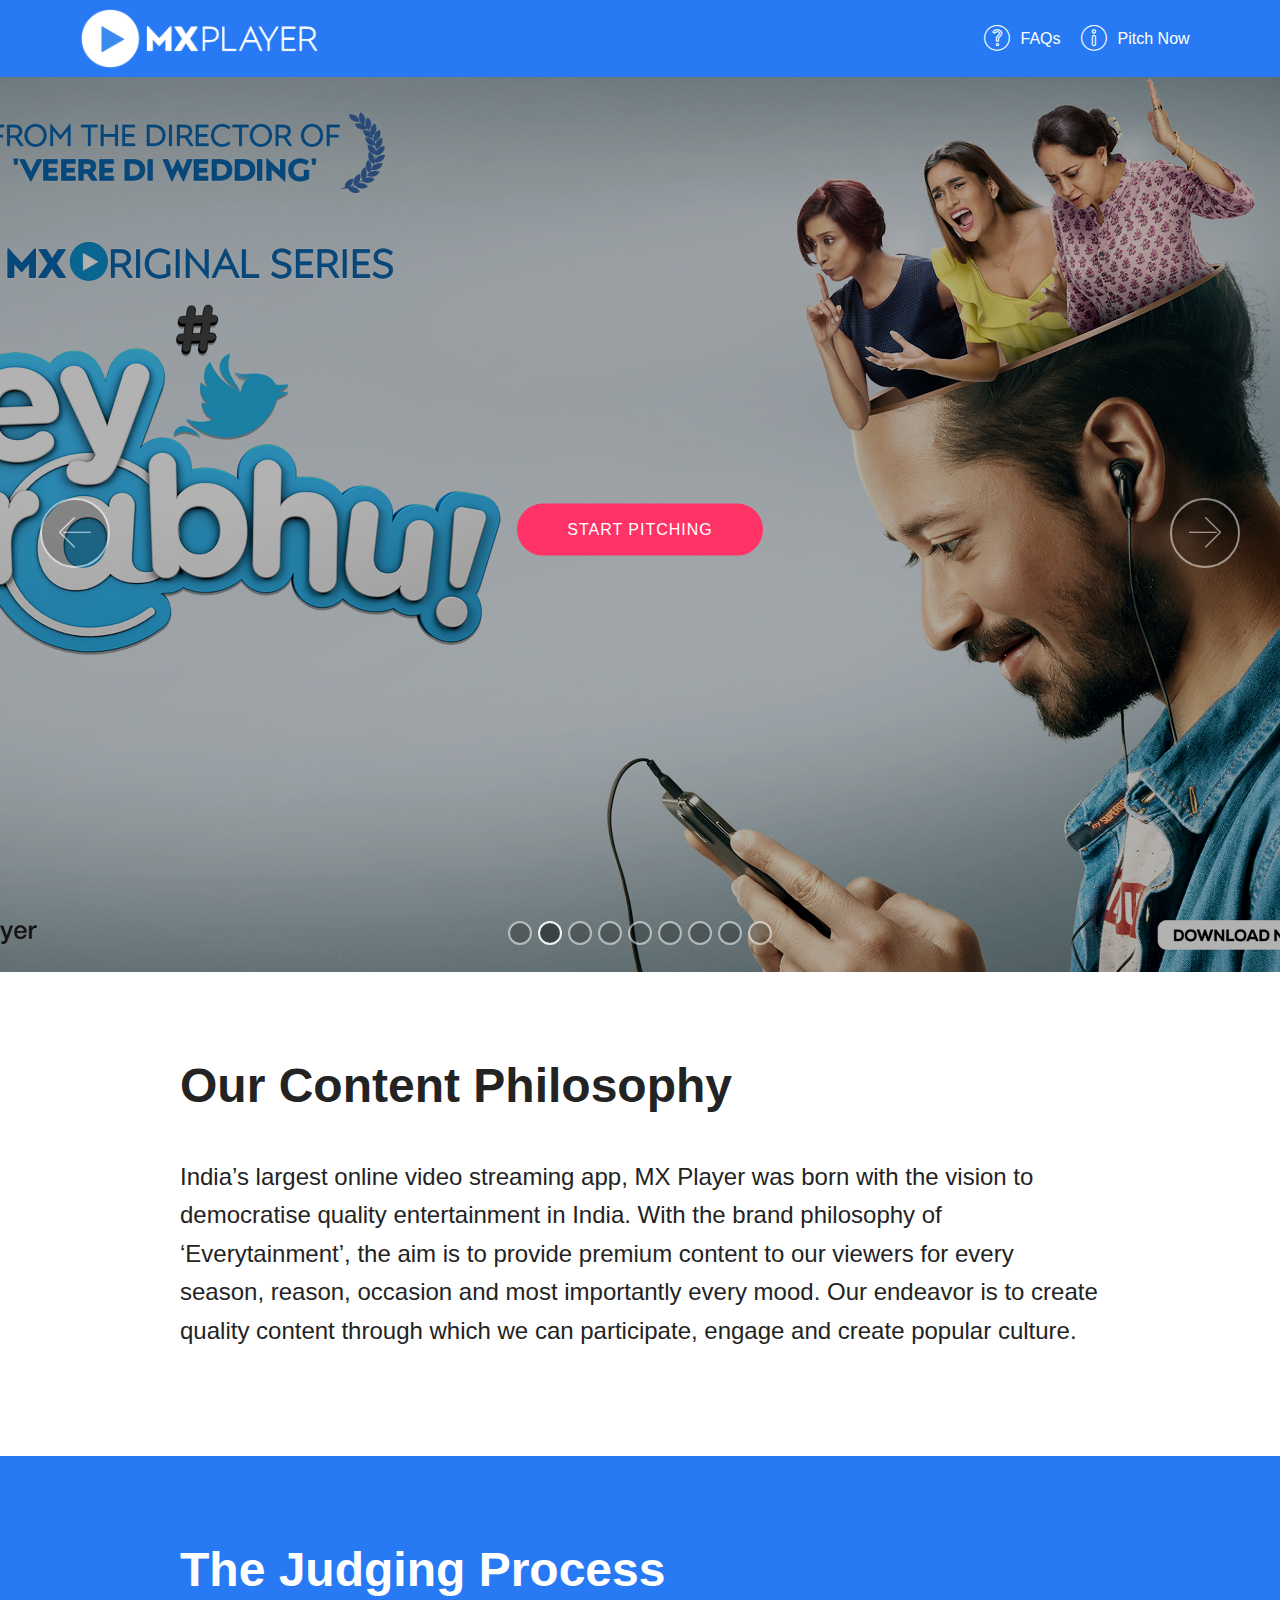
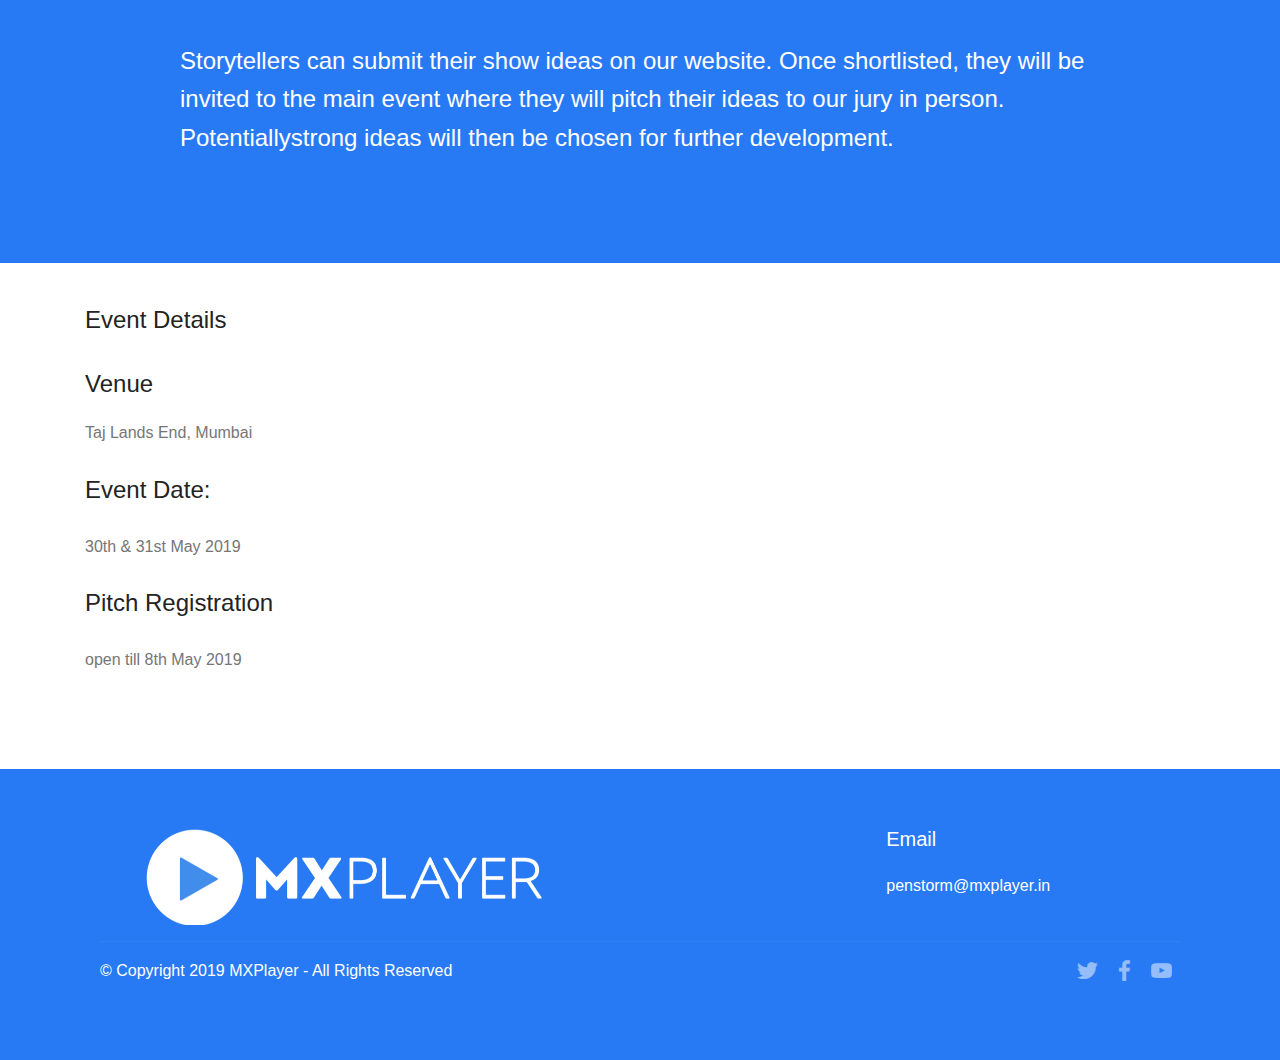
==== commit 3a37d3d0: "Added few new items in crousels" ====
--- a/index.html
+++ b/index.html
@@ -6,10 +6,10 @@
   <meta http-equiv="X-UA-Compatible" content="IE=edge">
   <meta name="generator" content="MXPlayer, mxplayer.in">
   <meta name="viewport" content="width=device-width, initial-scale=1, minimum-scale=1">
-  <link rel="shortcut icon" href="assets/images/mxplayer-line-on-blue-rgb-522x133.png" type="image/x-icon">
+  <link rel="shortcut icon" href="assets/images/mx-player-icon.png" type="image/x-icon">
   <meta name="description" content="">
   
-  <title>Home</title>
+  <title> - MXPenStorm</title>
   <link rel="stylesheet" href="assets/web/assets/mobirise-icons/mobirise-icons.css">
   <link rel="stylesheet" href="assets/tether/tether.min.css">
   <link rel="stylesheet" href="assets/bootstrap/css/bootstrap.min.css">
@@ -50,13 +50,11 @@
         <div class="collapse navbar-collapse" id="navbarSupportedContent">
             <ul class="navbar-nav nav-dropdown nav-right" data-app-modern-menu="true"><li class="nav-item">
                     <a class="nav-link link text-white display-4" href="faq.html"><span class="mbri-question mbr-iconfont mbr-iconfont-btn"></span>
-                        
-                        Faq</a>
+                        FAQs</a>
                 </li>
                 <li class="nav-item">
-                    <a class="nav-link link text-white display-4" href="aboutus.html"><span class="mbri-info mbr-iconfont mbr-iconfont-btn"></span>
-                        
-                        About Us
+                    <a class="nav-link link text-white display-4" href="stories.html"><span class="mbri-info mbr-iconfont mbr-iconfont-btn"></span>
+                        Pitch Now
                     </a>
                 </li></ul>
             
@@ -64,46 +62,184 @@
     </nav>
 </section>
 
-<section class="engine"><a href="https://mxplayer.in">free html templates</a></section><section class="carousel slide cid-rmmKMZo8oQ" data-interval="false" id="slider1-4">
-
-    
-
-    <div class="full-screen"><div class="mbr-slider slide carousel" data-pause="true" data-keyboard="false" data-ride="carousel" data-interval="6000"><ol class="carousel-indicators"><li data-app-prevent-settings="" data-target="#slider1-4" data-slide-to="0"></li><li data-app-prevent-settings="" data-target="#slider1-4" data-slide-to="1"></li><li data-app-prevent-settings="" data-target="#slider1-4" class=" active" data-slide-to="2"></li><li data-app-prevent-settings="" data-target="#slider1-4" data-slide-to="3"></li></ol><div class="carousel-inner" role="listbox"><div class="carousel-item slider-fullscreen-image" data-bg-video-slide="false" style="background-image: url(assets/images/love-ok-1600x520.jpg);"><div class="container container-slide"><div class="image_wrapper"><div class="mbr-overlay" style="opacity: 0.3;"></div><img src="assets/images/love-ok-1600x520.jpg"><div class="carousel-caption justify-content-center"><div class="col-10 align-center"><h2 class="mbr-fonts-style display-1">LOVE OK PLEASE</h2><p class="lead mbr-text mbr-fonts-style display-5">Love OK Please is a dating experiment on the road where 8 individuals on the lookout for love (4 girls and 4 guys) with a common passion for travel go on a road trip through Himachal. They are accompanied by host, Karan Wahi who throws them into experiments of love and rewards them with local experiences. Can a serial dating trip help these contestants find their true love on this epic road trip?</p><div class="mbr-section-btn" buttons="0"><a class="btn display-4 btn-secondary" href="stories.html">START PITCHING</a>  </div></div></div></div></div></div><div class="carousel-item slider-fullscreen-image" data-bg-video-slide="false" style="background-image: url(assets/images/hey-prabhu-1600x520.jpg);"><div class="container container-slide"><div class="image_wrapper"><div class="mbr-overlay" style="opacity: 0.3;"></div><img src="assets/images/hey-prabhu-1600x520.jpg"><div class="carousel-caption justify-content-center"><div class="col-10 align-center"><h2 class="mbr-fonts-style display-1">HEY PRABHU</h2><p class="lead mbr-text mbr-fonts-style display-5">A boy in his mid 20s with a strong Twitter following navigates the real world only to realize that online popularity isn’t enough to overcome real-life situations. To top it off, his personal life is at an all-time low, because he has started experiencing erectile dysfunction. Hey Prabhu is a fun look at our online heroes and their miserable offline lives.</p><div class="mbr-section-btn" buttons="0"><a class="btn display-4 btn-secondary" href="stories.html">START PITCHING</a>  </div></div></div></div></div></div><div class="carousel-item slider-fullscreen-image active" data-bg-video-slide="false" style="background-image: url(assets/images/aafat-1600x520.jpg);"><div class="container container-slide"><div class="image_wrapper"><div class="mbr-overlay" style="opacity: 0.3;"></div><img src="assets/images/aafat-1600x520.jpg"><div class="carousel-caption justify-content-center"><div class="col-10 align-center"><h2 class="mbr-fonts-style display-1">AAFAT</h2><p class="lead mbr-text mbr-fonts-style display-5">They say marriages are made in heaven, but sometimes on planet Earth, you need a little help to find your ideal match. A young and good looking Ricky Malhotra is on the lookout for his “perfect bride”. He is introduced to 5 beautiful prospects, but each of these firebrands pose a unique quirk that society stereotypically perceives to be an imperfection. Hairy, bald, foul-mouthed, overweight and a divorcee – together they are the #Aafat that Ricky is greeted with! <br>This drama is a hilarious yet thought-provoking take on arranged marriages and what society perceives to be “perfect bride” material.<br></p><div class="mbr-section-btn" buttons="0"><a class="btn display-4 btn-secondary" href="stories.html#form4-5">START PITCHING</a>  </div></div></div></div></div></div><div class="carousel-item slider-fullscreen-image" data-bg-video-slide="false" style="background-image: url(assets/images/mature-1600x520.jpg);"><div class="container container-slide"><div class="image_wrapper"><div class="mbr-overlay" style="opacity: 0.3;"></div><img src="assets/images/mature-1600x520.jpg"><div class="carousel-caption justify-content-center"><div class="col-10 align-center"><h2 class="mbr-fonts-style display-1">IMMATURE</h2><p class="lead mbr-text mbr-fonts-style display-5">Immature, a TVF creation is the coming of age story of 16-year-old Dhruv, stuck in transit between boyhood and adulthood.  A phase which is the prerequisite to maturity, the premature phase. An age full of first-times, be it your first bike, first drink, first crush, first Goa trip, first time sneaking out, bunking, getting caught and trying all over again. Watch Dhruv's high school misadventures with his two best buddies, Susu and Kabir. Three average wallflowers, who are not so cool for school. Neither do they fit in, nor do they stand out in a crowd, because they are the crowd. And that is their greatest dilemma. Add to it, he has a crush on class topper Chhavi, while him the average Joe is unsure of himself. Here's to the madness of adulting we all enjoyed - in ways more than one, this is our story. </p><div class="mbr-section-btn" buttons="0"><a class="btn display-4 btn-secondary" href="stories.html">START PITCHING</a>  </div></div></div></div></div></div></div><a data-app-prevent-settings="" class="carousel-control carousel-control-prev" role="button" data-slide="prev" href="#slider1-4"><span aria-hidden="true" class="mbri-left mbr-iconfont"></span><span class="sr-only">Previous</span></a><a data-app-prevent-settings="" class="carousel-control carousel-control-next" role="button" data-slide="next" href="#slider1-4"><span aria-hidden="true" class="mbri-right mbr-iconfont"></span><span class="sr-only">Next</span></a></div></div>
-
-</section>
-
+</br>
+</br>
+</br>
+<section class="carousel slide cid-rmmKMZo8oQ" data-interval="false" id="slider1-4">
+   <div class="full-screen">
+      <div class="mbr-slider slide carousel" data-pause="true" data-keyboard="false" data-ride="carousel" data-interval="6000">
+         <ol class="carousel-indicators">
+            <li data-app-prevent-settings="" data-target="#slider1-4" data-slide-to="0"></li>
+            <li data-app-prevent-settings="" data-target="#slider1-4" class=" active" data-slide-to="1"></li>
+            <li data-app-prevent-settings="" data-target="#slider1-4" data-slide-to="2"></li>
+            <li data-app-prevent-settings="" data-target="#slider1-4" data-slide-to="3"></li>
+            <li data-app-prevent-settings="" data-target="#slider1-4" data-slide-to="4"></li>
+            <li data-app-prevent-settings="" data-target="#slider1-4" data-slide-to="5"></li>
+            <li data-app-prevent-settings="" data-target="#slider1-4" data-slide-to="6"></li>
+            <li data-app-prevent-settings="" data-target="#slider1-4" data-slide-to="7"></li>
+            <li data-app-prevent-settings="" data-target="#slider1-4" data-slide-to="8"></li>
+         </ol>
+         <div class="carousel-inner" role="listbox">
+            <div class="carousel-item slider-fullscreen-image" data-bg-video-slide="false" style="background-image: url(assets/images/love-ok-1600x520.jpg);height: 400px; background-size: contain; margin: 0px auto; width: 100%;">
+               <div class="container container-slide">
+                  <div class="image_wrapper">
+                     <div class="mbr-overlay" style="opacity: 0.3;"></div>
+                     <img src="assets/images/love-ok-1600x520.jpg">
+                     <div class="carousel-caption justify-content-center">
+                        <div class="col-10 align-center">
+                           <h2 class="mbr-fonts-style display-1"></h2>
+                           <p class="lead mbr-text mbr-fonts-style display-5"></p>
+                           <div class="mbr-section-btn" buttons="0"><a class="btn display-4 btn-secondary" href="stories.html">START PITCHING</a>  </div>
+                        </div>
+                     </div>
+                  </div>
+               </div>
+            </div>
+            <div class="carousel-item slider-fullscreen-image active" data-bg-video-slide="false" style="background-image: url(assets/images/hey-prabhu-1600x520.jpg);">
+               <div class="container container-slide">
+                  <div class="image_wrapper">
+                     <div class="mbr-overlay" style="opacity: 0.3;"></div>
+                     <img src="assets/images/hey-prabhu-1600x520.jpg">
+                     <div class="carousel-caption justify-content-center">
+                        <div class="col-10 align-center">
+                           <h2 class="mbr-fonts-style display-1"></h2>
+                           <p class="lead mbr-text mbr-fonts-style display-5"></p>
+                           <div class="mbr-section-btn" buttons="0"><a class="btn display-4 btn-secondary" href="stories.html">START PITCHING</a>  </div>
+                        </div>
+                     </div>
+                  </div>
+               </div>
+            </div>
+            <div class="carousel-item slider-fullscreen-image" data-bg-video-slide="false" style="background-image: url(assets/images/aafat-1600x520.jpg);">
+               <div class="container container-slide">
+                  <div class="image_wrapper">
+                     <div class="mbr-overlay" style="opacity: 0.3;"></div>
+                     <img src="assets/images/aafat-1600x520.jpg">
+                     <div class="carousel-caption justify-content-center">
+                        <div class="col-10 align-center">
+                           <h2 class="mbr-fonts-style display-1"></h2>
+                           <p class="lead mbr-text mbr-fonts-style display-5"></p>
+                           <div class="mbr-section-btn" buttons="0"><a class="btn display-4 btn-secondary" href="stories.html#form4-5">START PITCHING</a>  </div>
+                        </div>
+                     </div>
+                  </div>
+               </div>
+            </div>
+            <div class="carousel-item slider-fullscreen-image" data-bg-video-slide="false" style="background-image: url(assets/images/mature-1600x520.jpg);">
+               <div class="container container-slide">
+                  <div class="image_wrapper">
+                     <div class="mbr-overlay" style="opacity: 0.3;"></div>
+                     <img src="assets/images/mature-1600x520.jpg">
+                     <div class="carousel-caption justify-content-center">
+                        <div class="col-10 align-center">
+                           <h2 class="mbr-fonts-style display-1"></h2>
+                           <p class="lead mbr-text mbr-fonts-style display-5"></p>
+                           <div class="mbr-section-btn" buttons="0"><a class="btn display-4 btn-secondary" href="stories.html">START PITCHING</a>  </div>
+                        </div>
+                     </div>
+                  </div>
+               </div>
+            </div>
+            <div class="carousel-item slider-fullscreen-image" data-bg-video-slide="false" style="background-image: url(assets/images/aisha-2000x1000.jpg);">
+               <div class="container container-slide">
+                  <div class="image_wrapper">
+                     <div class="mbr-overlay" style="opacity: 0.3;"></div>
+                     <img src="assets/images/aisha-2000x1000.jpg">
+                     <div class="carousel-caption justify-content-center">
+                        <div class="col-10 align-center">
+                           <h2 class="mbr-fonts-style display-1"></h2>
+                           <p class="lead mbr-text mbr-fonts-style display-5"></p>
+                           <div class="mbr-section-btn" buttons="0"><a class="btn display-4 btn-secondary" href="stories.html#form4-5">START PITCHING</a>  </div>
+                        </div>
+                     </div>
+                  </div>
+               </div>
+            </div>
+            <div class="carousel-item slider-fullscreen-image" data-bg-video-slide="false" style="background-image: url(assets/images/insider-1920x1080.jpg);">
+               <div class="container container-slide">
+                  <div class="image_wrapper">
+                     <div class="mbr-overlay" style="opacity: 0.3;"></div>
+                     <img src="assets/images/insider-1920x1080.jpg">
+                     <div class="carousel-caption justify-content-center">
+                        <div class="col-10 align-center">
+                           <h2 class="mbr-fonts-style display-1"></h2>
+                           <p class="lead mbr-text mbr-fonts-style display-5"></p>
+                           <div class="mbr-section-btn" buttons="0"><a class="btn display-4 btn-secondary" href="stories.html#form4-5">START PITCHING</a>  </div>
+                        </div>
+                     </div>
+                  </div>
+               </div>
+            </div>
+            <div class="carousel-item slider-fullscreen-image" data-bg-video-slide="false" style="background-image: url(assets/images/famously-filmfare-without-1920x1080.jpg);">
+                <div class="container container-slide">
+                   <div class="image_wrapper">
+                      <div class="mbr-overlay" style="opacity: 0.3;"></div>
+                      <img src="assets/images/famously-filmfare-without-1920x1080.jpg">
+                      <div class="carousel-caption justify-content-center">
+                         <div class="col-10 align-center">
+                            <h2 class="mbr-fonts-style display-1"></h2>
+                            <p class="lead mbr-text mbr-fonts-style display-5"></p>
+                            <div class="mbr-section-btn" buttons="0"><a class="btn display-4 btn-secondary" href="stories.html">START PITCHING</a>  </div>
+                         </div>
+                      </div>
+                   </div>
+                </div>
+             </div>
+             <div class="carousel-item slider-fullscreen-image" data-bg-video-slide="false" style="background-image: url(assets/images/Tathaastu-1920x1080.jpg);">
+                <div class="container container-slide">
+                   <div class="image_wrapper">
+                      <div class="mbr-overlay" style="opacity: 0.3;"></div>
+                      <img src="assets/images/Tathaastu-1920x1080.jpg">
+                      <div class="carousel-caption justify-content-center">
+                         <div class="col-10 align-center">
+                            <h2 class="mbr-fonts-style display-1"></h2>
+                            <p class="lead mbr-text mbr-fonts-style display-5"></p>
+                            <div class="mbr-section-btn" buttons="0"><a class="btn display-4 btn-secondary" href="stories.html">START PITCHING</a>  </div>
+                         </div>
+                      </div>
+                   </div>
+                </div>
+             </div>
+            <div class="carousel-item slider-fullscreen-image" data-bg-video-slide="false" style="background-image: url(assets/images/lol-783x392.png);">
+               <div class="container container-slide">
+                  <div class="image_wrapper">
+                     <div class="mbr-overlay" style="opacity: 0.3;"></div>
+                     <img src="assets/images/lol-783x392.png">
+                     <div class="carousel-caption justify-content-center">
+                        <div class="col-10 align-center">
+                           <h2 class="mbr-fonts-style display-1"></h2>
+                           <p class="lead mbr-text mbr-fonts-style display-5"></p>
+                           <div class="mbr-section-btn" buttons="0"><a class="btn display-4 btn-secondary" href="stories.html#form4-5">START PITCHING</a>  </div>
+                        </div>
+                     </div>
+                  </div>
+               </div>
+            </div>
+         </div>
+         <a data-app-prevent-settings="" class="carousel-control carousel-control-prev" role="button" data-slide="prev" href="#slider1-4"><span aria-hidden="true" class="mbri-left mbr-iconfont"></span><span class="sr-only">Previous</span></a><a data-app-prevent-settings="" class="carousel-control carousel-control-next" role="button" data-slide="next" href="#slider1-4"><span aria-hidden="true" class="mbri-right mbr-iconfont"></span><span class="sr-only">Next</span></a>
+      </div>
+   </div>
+</section>
 <section class="mbr-section info3 cid-rmzmhMvlun" id="info3-f">
-
-    
-
-    
-
     <div class="container">
         <div class="row justify-content-center">
             <div class="media-container-column title col-12 col-md-10">
                 <h2 class="align-left mbr-bold mbr-white pb-3 mbr-fonts-style display-2">Our Content Philosophy</h2>
                 <h3 class="mbr-section-subtitle align-left mbr-light mbr-white pb-3 mbr-fonts-style display-5"></h3>
                 <p class="mbr-text align-left mbr-white mbr-fonts-style display-5">
-                    India’s largest online video streaming app, MX Player was born with one vision – Democratize quality entertainment to all Indians. With a brand philosophy of ‘Everytainment’, the vision is to provide premium content to our viewers for every season, every reason, every occasion and most importantly every mood. Our endeavor is to create quality content through which we can participate, engage and create popular culture.
-                </p>
-                
+                India’s largest online video streaming app, MX Player was born with the vision to democratise quality entertainment in India. With the brand philosophy of ‘Everytainment’, the aim is to provide premium content to our viewers for every season, reason, occasion and most importantly every mood. Our endeavor is to create quality content through which we can participate, engage and create popular culture.</p>
             </div>
         </div>
     </div>
 </section>
 
 <section class="header1 cid-rmzOUzyCI7" id="header16-p">
-
-    
-
-    
-
     <div class="container">
-        <div class="row justify-content-md-center">
-            <div class="col-md-10 align-center">
-                <h1 class="mbr-section-title mbr-bold pb-3 mbr-fonts-style display-1">The Judging Process</h1>
-                
-                <p class="mbr-text pb-3 mbr-fonts-style display-5">Storytellers can pitch their idea synopsis on our website. Once shortlisted, they will be invited for the final event to physically pitch their ideas in front of our experienced jury. Potentially strong ideas will then be taken further into development.<br></p>
+        <div class="row row justify-content-center">
+            <div class="media-container-column title col-12 col-md-10">
+                <h1 class="align-left mbr-bold mbr-white pb-3 mbr-fonts-style display-2">The Judging Process</h1>
+                <h3 class="mbr-section-subtitle align-left mbr-light mbr-white pb-3 mbr-fonts-style display-5"></h3>
+                <p class="mbr-text align-left mbr-white mbr-fonts-style display-5">Storytellers can submit their show ideas on our website. Once shortlisted, they will be invited to the main event where they will pitch their ideas to our jury in person. Potentiallystrong ideas will then be chosen for further development.<br></p>
                 
             </div>
         </div>
@@ -122,8 +258,8 @@
         <div class="row">
             <!--Titles-->
             <div class="title col-12">
-                <h2 class="align-left mbr-fonts-style display-1">
-                    Event Detail</h2>
+                <h2 class="align-left mbr-fonts-style display-5">
+                    Event Details</h2>
                 
             </div>
             <!--Left-->
@@ -132,17 +268,17 @@
                     <div class="b b-adress">
                         <h5 class="align-left mbr-fonts-style m-0 display-5">
                             Venue</h5>
-                        <p class="mbr-text align-left mbr-fonts-style display-7">Venue – Taj Lands End, Mumbai<br></p>
+                        <p class="mbr-text align-left mbr-fonts-style display-7">Taj Lands End, Mumbai<br></p>
                     </div>
                     <div class="b b-phone">
-                        <h5 class="align-left mbr-fonts-style m-0 display-5">Event Date:
+                        <h5 class="align-left mbr-fonts-style display-5">Event Date:
                         </h5>
                         <p class="mbr-text align-left mbr-fonts-style display-7">30th &amp; 31st May 2019<br></p>
                     </div>
                     <div class="b b-mail">
-                        <h5 class="align-left mbr-fonts-style m-0 display-5">
-                            Pitch Registration Last Date</h5>
-                        <p class="mbr-text align-left mbr-fonts-style display-7">8th May 2019
+                        <h5 class="align-left mbr-fonts-style display-5">
+                            Pitch Registration </h5>
+                        <p class="mbr-text align-left mbr-fonts-style display-7">open till 8th May 2019
                         </p>
                     </div>
                 </div>
@@ -156,28 +292,14 @@
 </section>
 
 <section class="cid-rmmOGY5G8a" id="footer1-a">
-
-    
-
-    
-
     <div class="container">
         <div class="media-container-row content text-white">
-            <div class="col-12 col-md-3">
+            <div class="col-12 col-md-8">
                 <div class="media-wrap">
                     <a href="https://mxplayer.in/">
                         <img src="assets/images/mxplayer-line-on-blue-rgb-788x201.png" alt="MXPlayer" title="">
                     </a>
                 </div>
-            </div>
-            <div class="col-12 col-md-3 mbr-fonts-style display-7">
-                <h5 class="pb-3"></h5>
-                <p class="mbr-text"></p>
-            </div>
-            <div class="col-12 col-md-3 mbr-fonts-style display-7">
-                <h5 class="pb-3">
-                    Address</h5>
-                <p class="mbr-text">2nd Floor, A Wing, Unit 208-214, Kanakia Wall Street, Andheri - Kurla Rd, Chakala, Hanuman Nagar, Andheri East, Mumbai, Maharashtra 400093</p>
             </div>
             <div class="col-12 col-md-3 mbr-fonts-style display-7">
                 <h5 class="pb-3">
@@ -240,4 +362,4 @@
   
   
 </body>
-</html>+</html>
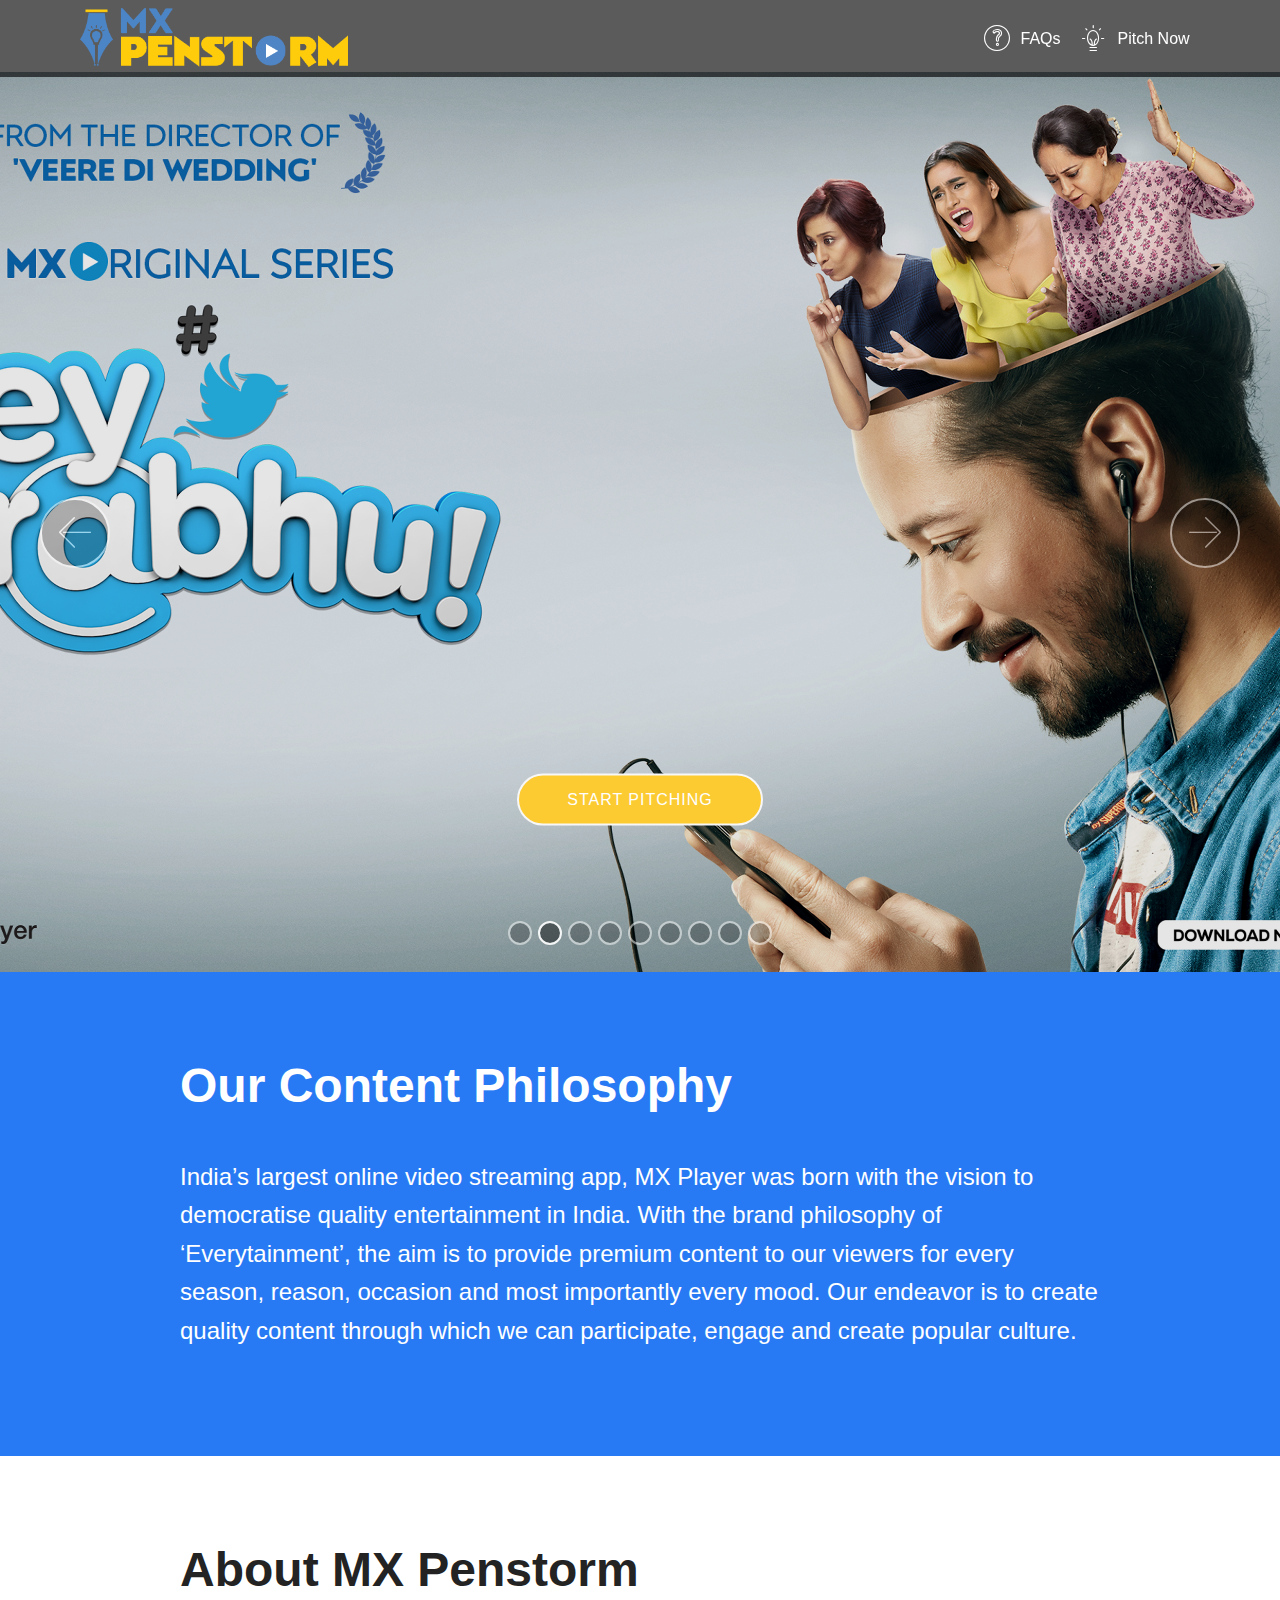
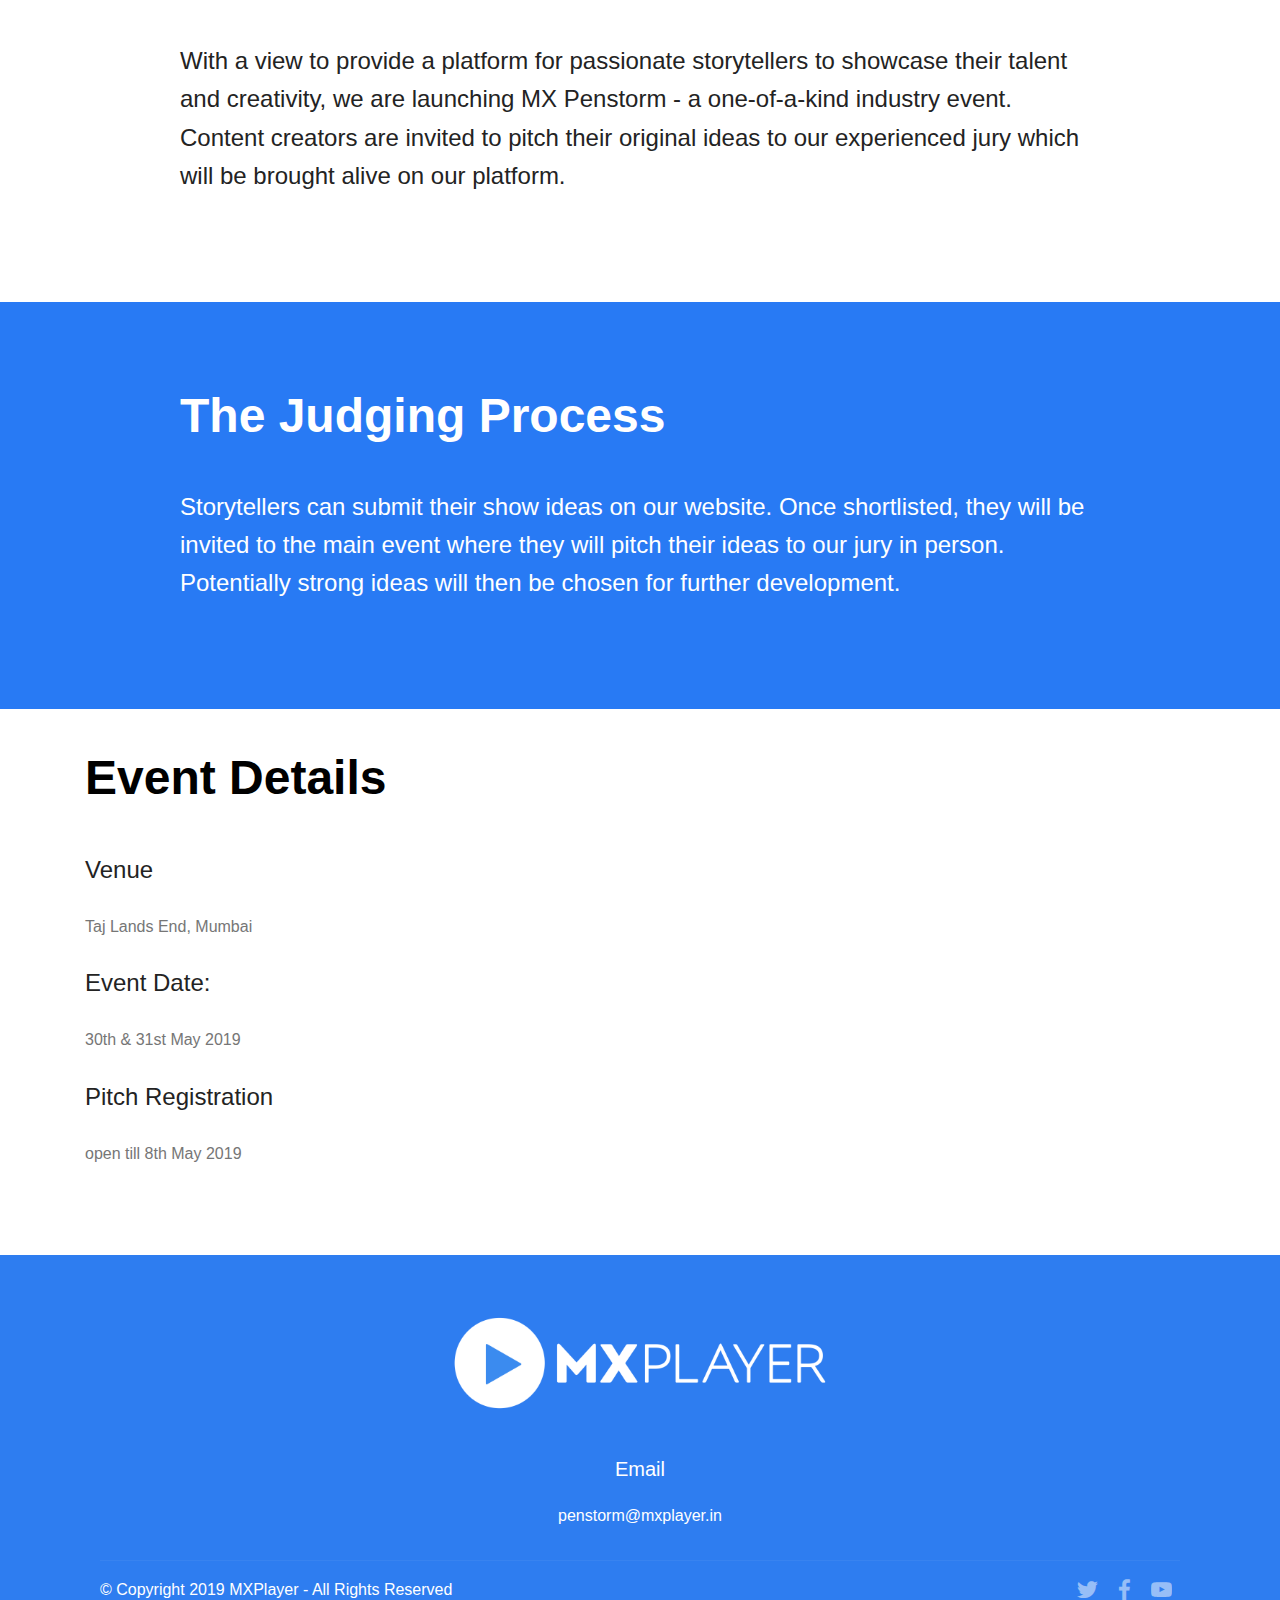
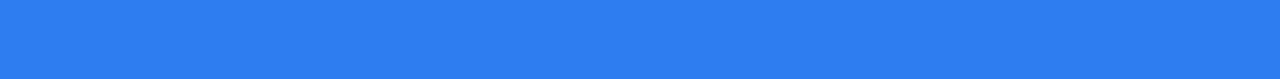
==== commit 4fbf57b2: "Typo and MX pnstorm logo fixd" ====
--- a/index.html
+++ b/index.html
@@ -41,7 +41,7 @@
             <div class="navbar-brand">
                 <span class="navbar-logo">
                     <a href="index.html">
-                         <img src="assets/images/mxplayer-line-on-blue-rgb-522x133.png" alt="mxplayer" title="" style="height: 3.8rem;">
+                         <img src="assets/images/mxplayer-line-on-blue-rgb-788x201.png" alt="mxplayer" title="" style="height: 3.8rem;">
                     </a>
                 </span>
                 
@@ -53,7 +53,7 @@
                         FAQs</a>
                 </li>
                 <li class="nav-item">
-                    <a class="nav-link link text-white display-4" href="stories.html"><span class="mbri-info mbr-iconfont mbr-iconfont-btn"></span>
+                    <a class="nav-link link text-white display-4" href="stories.html"><span class="mbri-idea mbr-iconfont mbr-iconfont-btn"></span>
                         Pitch Now
                     </a>
                 </li></ul>
@@ -83,38 +83,70 @@
             <div class="carousel-item slider-fullscreen-image" data-bg-video-slide="false" style="background-image: url(assets/images/love-ok-1600x520.jpg);height: 400px; background-size: contain; margin: 0px auto; width: 100%;">
                <div class="container container-slide">
                   <div class="image_wrapper">
-                     <div class="mbr-overlay" style="opacity: 0.3;"></div>
+                     <div class="mbr-overlay" style="opacity: 0.1;"></div>
                      <img src="assets/images/love-ok-1600x520.jpg">
                      <div class="carousel-caption justify-content-center">
                         <div class="col-10 align-center">
                            <h2 class="mbr-fonts-style display-1"></h2>
                            <p class="lead mbr-text mbr-fonts-style display-5"></p>
+                           <div class="mbr-section-btn" buttons="0" ><a class="btn display-4 btn-secondary" href="stories.html">START PITCHING</a>  </div>
+                        </div>
+                     </div>
+                  </div>
+               </div>
+            </div>
+            <div class="carousel-item slider-fullscreen-image active" data-bg-video-slide="false" style="background-image: url(assets/images/hey-prabhu-1600x520.jpg);">
+               <div class="container container-slide">
+                  <div class="image_wrapper">
+                     <div class="mbr-overlay" style="opacity: 0.1;"></div>
+                     <img src="assets/images/hey-prabhu-1600x520.jpg">
+                     <div class="carousel-caption  justify-content-center ">
+                        <div class="col-10 align-center">
+                           <h2 class="mbr-fonts-style display-1"></h2>
+                           <p class="lead mbr-text mbr-fonts-style display-5"></p>
+                           <div class="mbr-section-btn " buttons="0">
+                               <a class="btn display-4 btn-secondary" href="stories.html">START PITCHING</a>  
+                            </div>
+                        </div>
+                     </div>
+                  </div>
+               </div>
+            </div>
+            <div class="carousel-item slider-fullscreen-image" data-bg-video-slide="false" style="background-image: url(assets/images/aafat-1600x520.jpg);">
+               <div class="container container-slide">
+                  <div class="image_wrapper">
+                     <div class="mbr-overlay" style="opacity: 0.1;"></div>
+                     <img src="assets/images/aafat-1600x520.jpg">
+                     <div class="carousel-caption justify-content-center">
+                        <div class="col-10 align-center">
+                           <h2 class="mbr-fonts-style display-1"></h2>
+                           <p class="lead mbr-text mbr-fonts-style display-5"></p>
+                           <div class="mbr-section-btn" buttons="0"><a class="btn display-4 btn-secondary" href="stories.html#form4-5">START PITCHING</a>  </div>
+                        </div>
+                     </div>
+                  </div>
+               </div>
+            </div>
+            <div class="carousel-item slider-fullscreen-image" data-bg-video-slide="false" style="background-image: url(assets/images/mature-1600x520.jpg);">
+               <div class="container container-slide">
+                  <div class="image_wrapper">
+                     <div class="mbr-overlay" style="opacity: 0.1;"></div>
+                     <img src="assets/images/mature-1600x520.jpg">
+                     <div class="carousel-caption justify-content-center">
+                        <div class="col-10 align-center">
+                           <h2 class="mbr-fonts-style display-1"></h2>
+                           <p class="lead mbr-text mbr-fonts-style display-5"></p>
                            <div class="mbr-section-btn" buttons="0"><a class="btn display-4 btn-secondary" href="stories.html">START PITCHING</a>  </div>
                         </div>
                      </div>
                   </div>
                </div>
             </div>
-            <div class="carousel-item slider-fullscreen-image active" data-bg-video-slide="false" style="background-image: url(assets/images/hey-prabhu-1600x520.jpg);">
-               <div class="container container-slide">
-                  <div class="image_wrapper">
-                     <div class="mbr-overlay" style="opacity: 0.3;"></div>
-                     <img src="assets/images/hey-prabhu-1600x520.jpg">
-                     <div class="carousel-caption justify-content-center">
-                        <div class="col-10 align-center">
-                           <h2 class="mbr-fonts-style display-1"></h2>
-                           <p class="lead mbr-text mbr-fonts-style display-5"></p>
-                           <div class="mbr-section-btn" buttons="0"><a class="btn display-4 btn-secondary" href="stories.html">START PITCHING</a>  </div>
-                        </div>
-                     </div>
-                  </div>
-               </div>
-            </div>
-            <div class="carousel-item slider-fullscreen-image" data-bg-video-slide="false" style="background-image: url(assets/images/aafat-1600x520.jpg);">
-               <div class="container container-slide">
-                  <div class="image_wrapper">
-                     <div class="mbr-overlay" style="opacity: 0.3;"></div>
-                     <img src="assets/images/aafat-1600x520.jpg">
+            <div class="carousel-item slider-fullscreen-image" data-bg-video-slide="false" style="background-image: url(assets/images/aisha-2000x1000.jpg);">
+               <div class="container container-slide">
+                  <div class="image_wrapper">
+                     <div class="mbr-overlay" style="opacity: 0.1;"></div>
+                     <img src="assets/images/aisha-2000x1000.jpg">
                      <div class="carousel-caption justify-content-center">
                         <div class="col-10 align-center">
                            <h2 class="mbr-fonts-style display-1"></h2>
@@ -125,40 +157,10 @@
                   </div>
                </div>
             </div>
-            <div class="carousel-item slider-fullscreen-image" data-bg-video-slide="false" style="background-image: url(assets/images/mature-1600x520.jpg);">
-               <div class="container container-slide">
-                  <div class="image_wrapper">
-                     <div class="mbr-overlay" style="opacity: 0.3;"></div>
-                     <img src="assets/images/mature-1600x520.jpg">
-                     <div class="carousel-caption justify-content-center">
-                        <div class="col-10 align-center">
-                           <h2 class="mbr-fonts-style display-1"></h2>
-                           <p class="lead mbr-text mbr-fonts-style display-5"></p>
-                           <div class="mbr-section-btn" buttons="0"><a class="btn display-4 btn-secondary" href="stories.html">START PITCHING</a>  </div>
-                        </div>
-                     </div>
-                  </div>
-               </div>
-            </div>
-            <div class="carousel-item slider-fullscreen-image" data-bg-video-slide="false" style="background-image: url(assets/images/aisha-2000x1000.jpg);">
-               <div class="container container-slide">
-                  <div class="image_wrapper">
-                     <div class="mbr-overlay" style="opacity: 0.3;"></div>
-                     <img src="assets/images/aisha-2000x1000.jpg">
-                     <div class="carousel-caption justify-content-center">
-                        <div class="col-10 align-center">
-                           <h2 class="mbr-fonts-style display-1"></h2>
-                           <p class="lead mbr-text mbr-fonts-style display-5"></p>
-                           <div class="mbr-section-btn" buttons="0"><a class="btn display-4 btn-secondary" href="stories.html#form4-5">START PITCHING</a>  </div>
-                        </div>
-                     </div>
-                  </div>
-               </div>
-            </div>
             <div class="carousel-item slider-fullscreen-image" data-bg-video-slide="false" style="background-image: url(assets/images/insider-1920x1080.jpg);">
                <div class="container container-slide">
                   <div class="image_wrapper">
-                     <div class="mbr-overlay" style="opacity: 0.3;"></div>
+                     <div class="mbr-overlay" style="opacity: 0.1;"></div>
                      <img src="assets/images/insider-1920x1080.jpg">
                      <div class="carousel-caption justify-content-center">
                         <div class="col-10 align-center">
@@ -173,7 +175,7 @@
             <div class="carousel-item slider-fullscreen-image" data-bg-video-slide="false" style="background-image: url(assets/images/famously-filmfare-without-1920x1080.jpg);">
                 <div class="container container-slide">
                    <div class="image_wrapper">
-                      <div class="mbr-overlay" style="opacity: 0.3;"></div>
+                      <div class="mbr-overlay" style="opacity: 0.1;"></div>
                       <img src="assets/images/famously-filmfare-without-1920x1080.jpg">
                       <div class="carousel-caption justify-content-center">
                          <div class="col-10 align-center">
@@ -188,7 +190,7 @@
              <div class="carousel-item slider-fullscreen-image" data-bg-video-slide="false" style="background-image: url(assets/images/Tathaastu-1920x1080.jpg);">
                 <div class="container container-slide">
                    <div class="image_wrapper">
-                      <div class="mbr-overlay" style="opacity: 0.3;"></div>
+                      <div class="mbr-overlay" style="opacity: 0.1;"></div>
                       <img src="assets/images/Tathaastu-1920x1080.jpg">
                       <div class="carousel-caption justify-content-center">
                          <div class="col-10 align-center">
@@ -203,7 +205,7 @@
             <div class="carousel-item slider-fullscreen-image" data-bg-video-slide="false" style="background-image: url(assets/images/lol-783x392.png);">
                <div class="container container-slide">
                   <div class="image_wrapper">
-                     <div class="mbr-overlay" style="opacity: 0.3;"></div>
+                     <div class="mbr-overlay" style="opacity: 0.1;"></div>
                      <img src="assets/images/lol-783x392.png">
                      <div class="carousel-caption justify-content-center">
                         <div class="col-10 align-center">
@@ -220,7 +222,7 @@
       </div>
    </div>
 </section>
-<section class="mbr-section info3 cid-rmzmhMvlun" id="info3-f">
+<section class="mbr-section info3 cid-rmzOUzyCI7" id="info3-f">
     <div class="container">
         <div class="row justify-content-center">
             <div class="media-container-column title col-12 col-md-10">
@@ -233,19 +235,32 @@
     </div>
 </section>
 
-<section class="header1 cid-rmzOUzyCI7" id="header16-p">
-    <div class="container">
-        <div class="row row justify-content-center">
-            <div class="media-container-column title col-12 col-md-10">
-                <h1 class="align-left mbr-bold mbr-white pb-3 mbr-fonts-style display-2">The Judging Process</h1>
-                <h3 class="mbr-section-subtitle align-left mbr-light mbr-white pb-3 mbr-fonts-style display-5"></h3>
-                <p class="mbr-text align-left mbr-white mbr-fonts-style display-5">Storytellers can submit their show ideas on our website. Once shortlisted, they will be invited to the main event where they will pitch their ideas to our jury in person. Potentiallystrong ideas will then be chosen for further development.<br></p>
-                
-            </div>
-        </div>
-    </div>
-
-</section>
+<section class="mbr-section info3 cid-rmzmhMvlun" id="info3-f">
+        <div class="container">
+            <div class="row justify-content-center">
+                <div class="media-container-column title col-12 col-md-10">
+                    <h2 class="align-left mbr-bold mbr-white pb-3 mbr-fonts-style display-2">About MX Penstorm</h2>
+                    <h3 class="mbr-section-subtitle align-left mbr-light mbr-white pb-3 mbr-fonts-style display-5"></h3>
+                    <p class="mbr-text align-left mbr-white mbr-fonts-style display-5">
+                            With a view to provide a platform for passionate storytellers to showcase their talent and creativity, we are
+                            launching MX Penstorm - a one-of-a-kind industry event. Content creators are invited to pitch their
+                            original ideas to our experienced jury which will be brought alive on our platform.</p>
+                </div>
+            </div>
+        </div>
+    </section>
+    <section class="mbr-section info3 cid-rmzOUzyCI7" id="info3-f">
+            <div class="container">
+                <div class="row justify-content-center">
+                    <div class="media-container-column title col-12 col-md-10">
+                        <h2 class="align-left mbr-bold mbr-white pb-3 mbr-fonts-style display-2">The Judging Process</h2>
+                        <h3 class="mbr-section-subtitle align-left mbr-light mbr-white pb-3 mbr-fonts-style display-5"></h3>
+                        <p class="mbr-text align-left mbr-white mbr-fonts-style display-5">
+                                Storytellers can submit their show ideas on our website. Once shortlisted, they will be invited to the main event where they will pitch their ideas to our jury in person. Potentially strong ideas will then be chosen for further development.
+                    </div>
+                </div>
+            </div>
+        </section>
 
 <section class="mbr-section contacts1 cid-rmzrFZdP0k" id="contacts1-l">
     <!---->
@@ -258,7 +273,7 @@
         <div class="row">
             <!--Titles-->
             <div class="title col-12">
-                <h2 class="align-left mbr-fonts-style display-5">
+                <h2 class="align-left mbr-bold mbr-black pb-3 mbr-fonts-style display-2">
                     Event Details</h2>
                 
             </div>
@@ -266,7 +281,7 @@
             <div class="col-12 col-md-6">
                 <div class="left-block wrapper">
                     <div class="b b-adress">
-                        <h5 class="align-left mbr-fonts-style m-0 display-5">
+                        <h5 class="align-left mbr-fonts-style display-5">
                             Venue</h5>
                         <p class="mbr-text align-left mbr-fonts-style display-7">Taj Lands End, Mumbai<br></p>
                     </div>
@@ -294,19 +309,24 @@
 <section class="cid-rmmOGY5G8a" id="footer1-a">
     <div class="container">
         <div class="media-container-row content text-white">
-            <div class="col-12 col-md-8">
+            <div class="col-12 col-md-8 align-center">
                 <div class="media-wrap">
                     <a href="https://mxplayer.in/">
-                        <img src="assets/images/mxplayer-line-on-blue-rgb-788x201.png" alt="MXPlayer" title="">
+                        <img src="assets/images/mxplayer-line-on-blue-rgb-522x133.png" alt="MXPlayer" title="">
                     </a>
                 </div>
             </div>
-            <div class="col-12 col-md-3 mbr-fonts-style display-7">
+        </div>
+    </br>
+</br>
+        <div class="media-container-row content text-white ">
+            <div class="col-12 col-md-3 mbr-fonts-style display-5 align-center">
                 <h5 class="pb-3">
                     Email</h5>
-                <p class="mbr-text">penstorm@mxplayer.in</p>
-            </div>
-        </div>
+                <p class="mbr-text mbr-fonts-style display-7">penstorm@mxplayer.in</p>
+            </div>
+        </div>
+
         <div class="footer-lower">
             <div class="media-container-row">
                 <div class="col-sm-12">
--- a/assets/theme/css/style.css
+++ b/assets/theme/css/style.css
@@ -447,6 +447,9 @@
   display: -webkit-flex;
   -webkit-flex-wrap: wrap; }
 
+  .justify-content-bottom-center {
+    -webkit-justify-content: bottom; }
+
 .justify-content-center {
   -webkit-justify-content: center; }
 
@@ -497,4 +500,4 @@
 	padding: 0;
 	top: 0;
 	left: -2400px;
-}+}
--- a/assets/mobirise/css/mbr-additional.css
+++ b/assets/mobirise/css/mbr-additional.css
@@ -19,6 +19,15 @@
   font-style: normal;
   line-height: 1.6;
 }
+
+.display-0 {
+  font-family: 'Roboto', sans-serif;
+  font-size: 0.75rem;
+}
+.display-0 > .mbr-iconfont {
+  font-size: 0.75rem;
+}
+
 .display-1 {
   font-family: 'Roboto', sans-serif;
   font-size: 4.25rem;
@@ -168,8 +177,8 @@
 }
 .btn-secondary,
 .btn-secondary:active {
-  background-color: #ff3366 !important;
-  border-color: #ff3366 !important;
+  background-color: #FCCA31 !important;
+  border-color: #f7f7f7 !important;
   color: #ffffff !important;
 }
 .btn-secondary:hover,
@@ -177,8 +186,8 @@
 .btn-secondary.focus,
 .btn-secondary.active {
   color: #ffffff !important;
-  background-color: #e50039 !important;
-  border-color: #e50039 !important;
+  background-color: rgba(252, 201, 49, 0.801) !important;
+  border-color: #f7f7f7 !important;
 }
 .btn-secondary.disabled,
 .btn-secondary:disabled {
@@ -1451,7 +1460,7 @@
   margin-bottom: 3px;
 }
 .cid-rmmKMZo8oQ .carousel-caption {
-  top: 50%;
+  top: 80%;
   right: 0;
   bottom: auto;
   left: 0;
@@ -1715,7 +1724,7 @@
 .cid-rmmOGY5G8a {
   padding-top: 60px;
   padding-bottom: 60px;
-  background-color: #287af4;
+  background-color: rgba(46, 125, 240, 1);
 }
 @media (max-width: 767px) {
   .cid-rmmOGY5G8a .content {
@@ -1782,7 +1791,7 @@
 }
 .cid-rmKBxPnmuR .navbar {
   padding: .5rem 0;
-  background: #287af4;
+  background: #000000a4;
   transition: none;
   min-height: 77px;
 }
@@ -3487,3 +3496,13 @@
   padding-bottom: 90px;
   background-image: url("../../../assets/images/background4.jpg");
 }
+
+.container_tnc {
+  padding-top: 30px;
+  border: 1px solid lightgray;
+  border-radius: 5px;
+  box-shadow: 0px 1px 4px 0px rgba(0,0,0,0.2);
+  margin: 20px;
+  vertical-align: middle;
+  
+}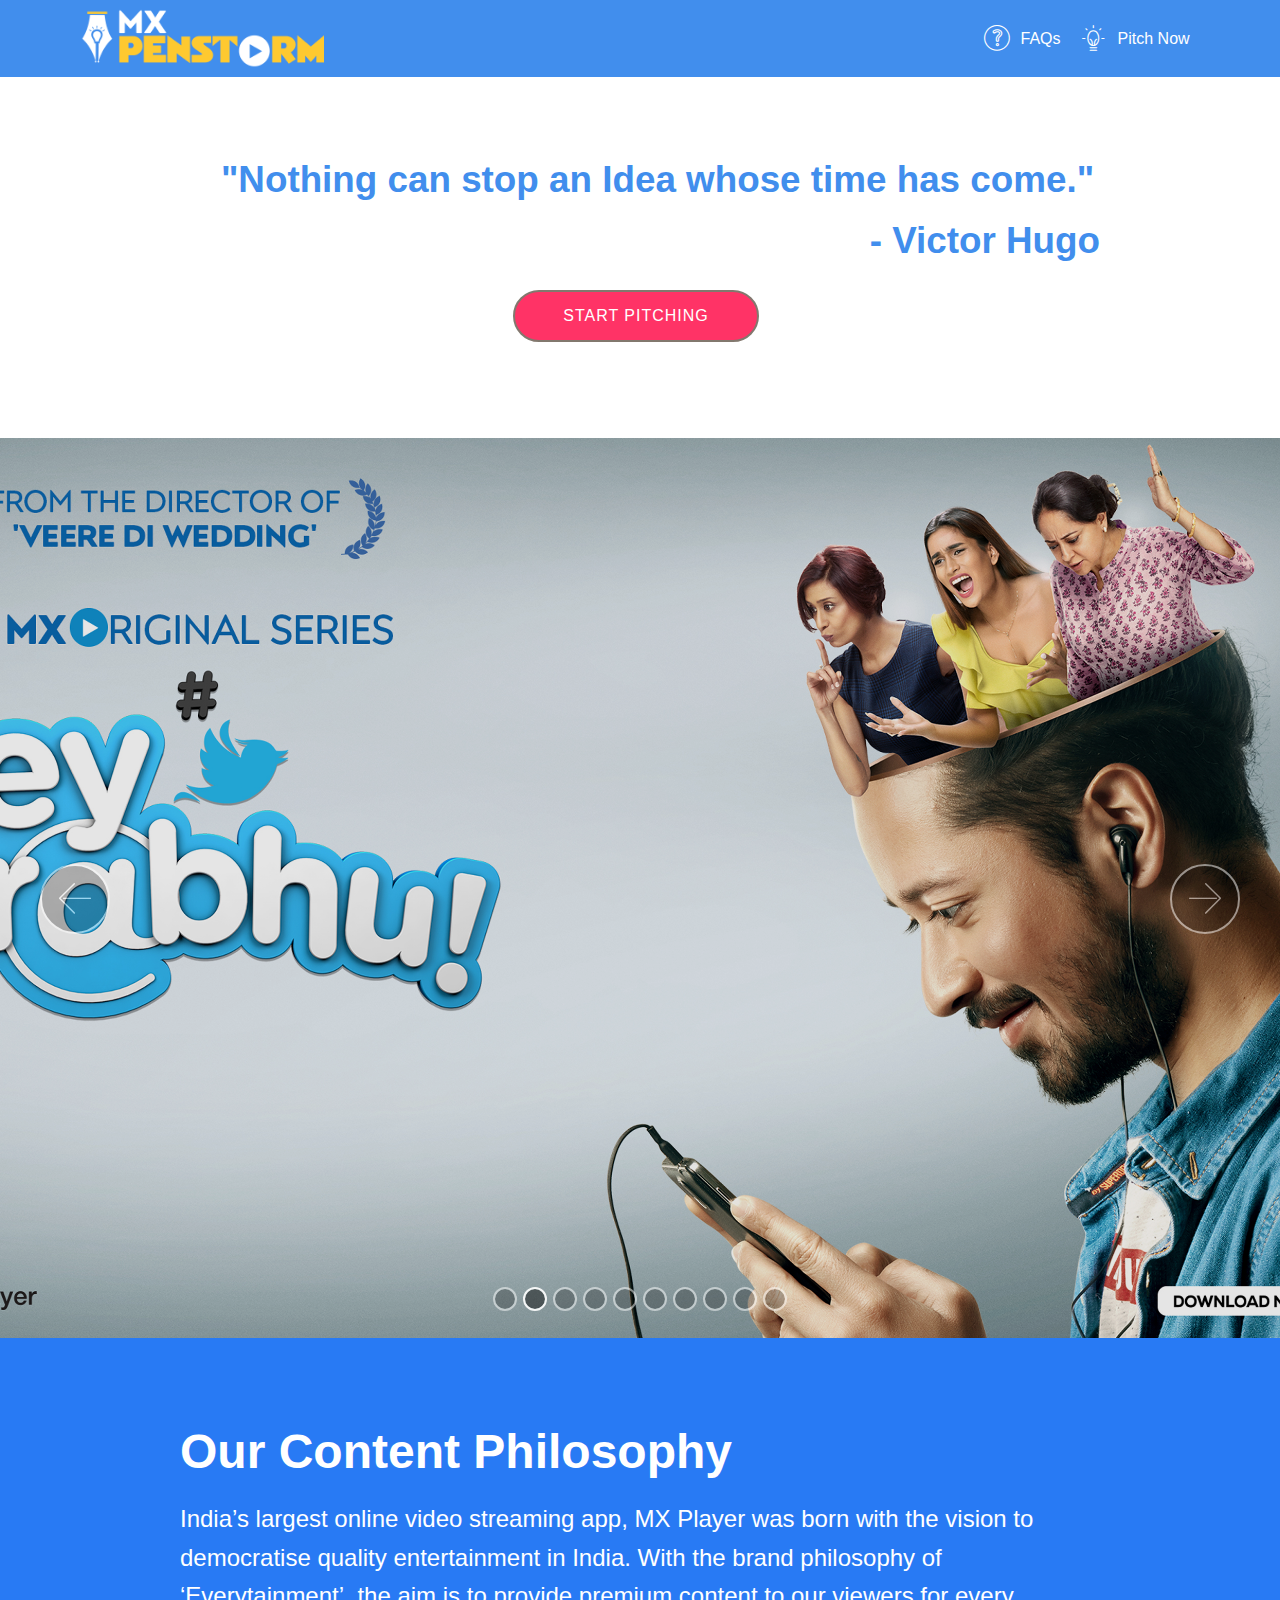
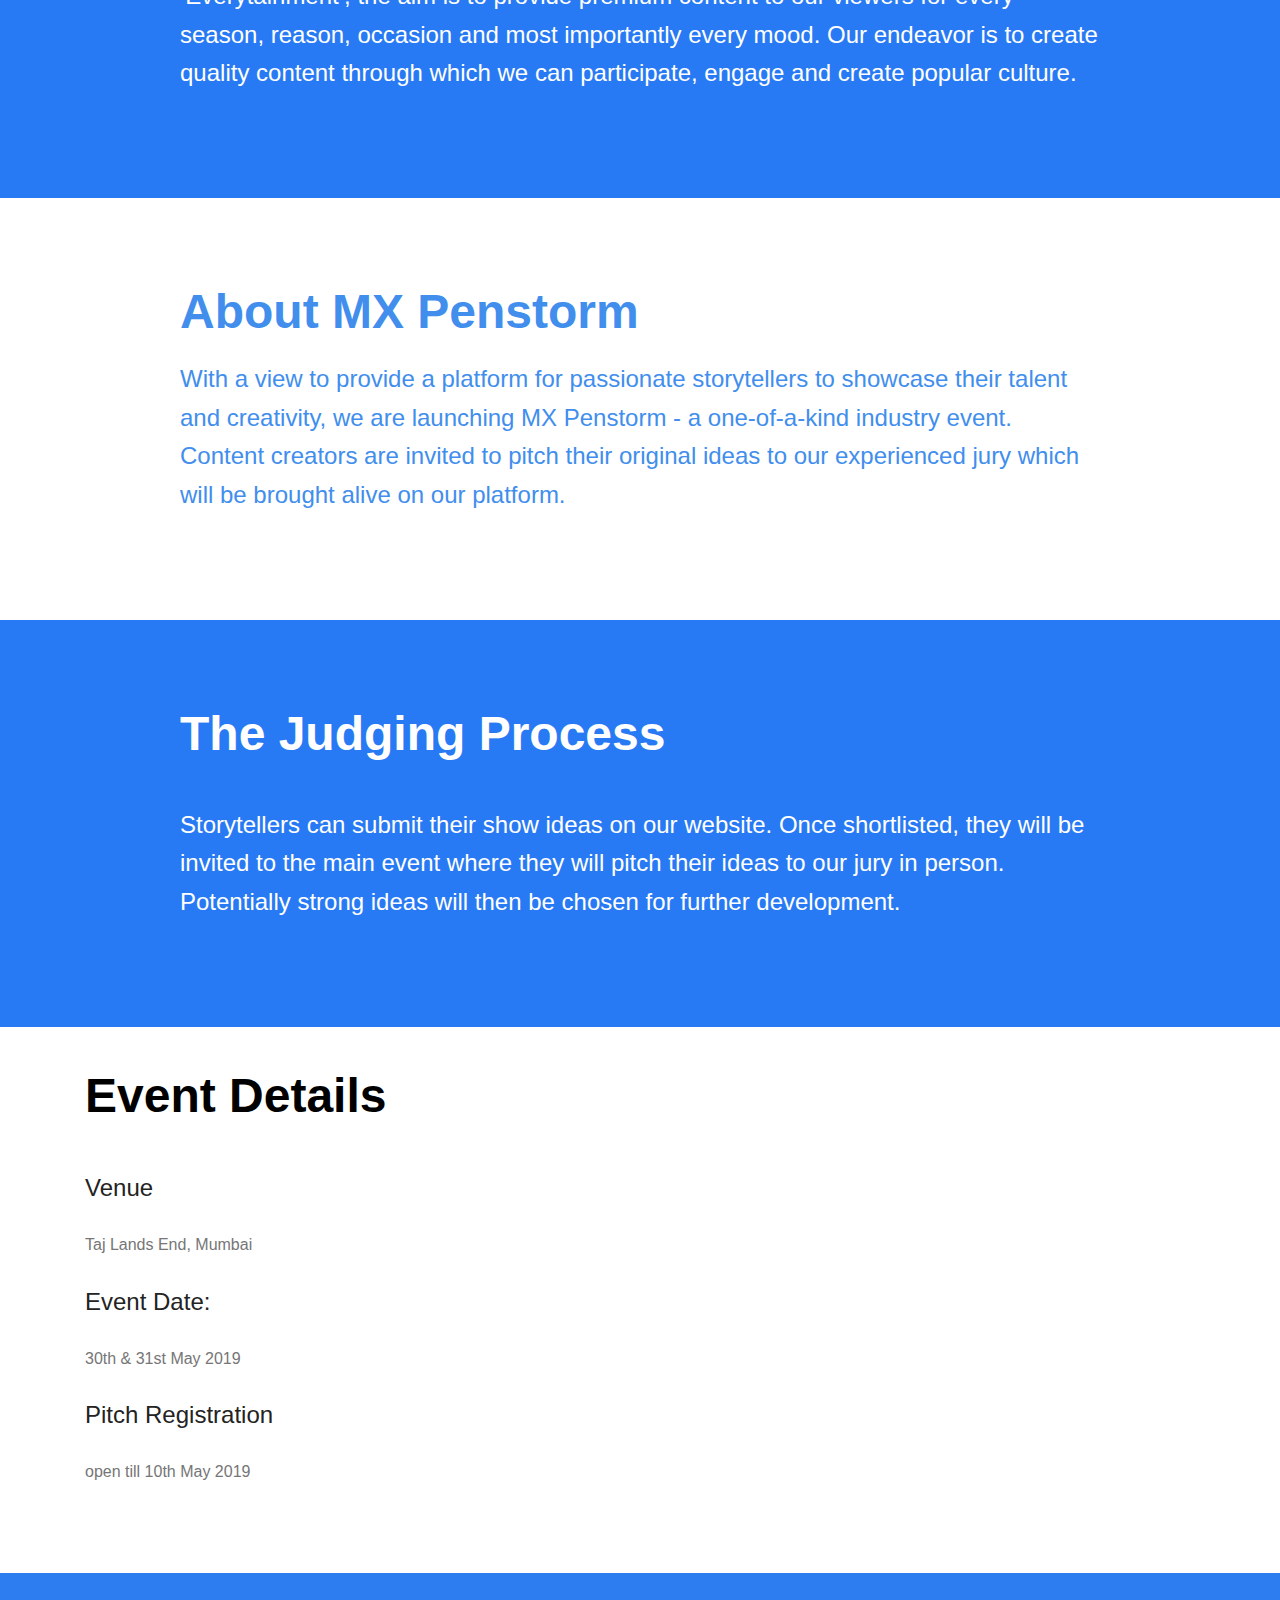
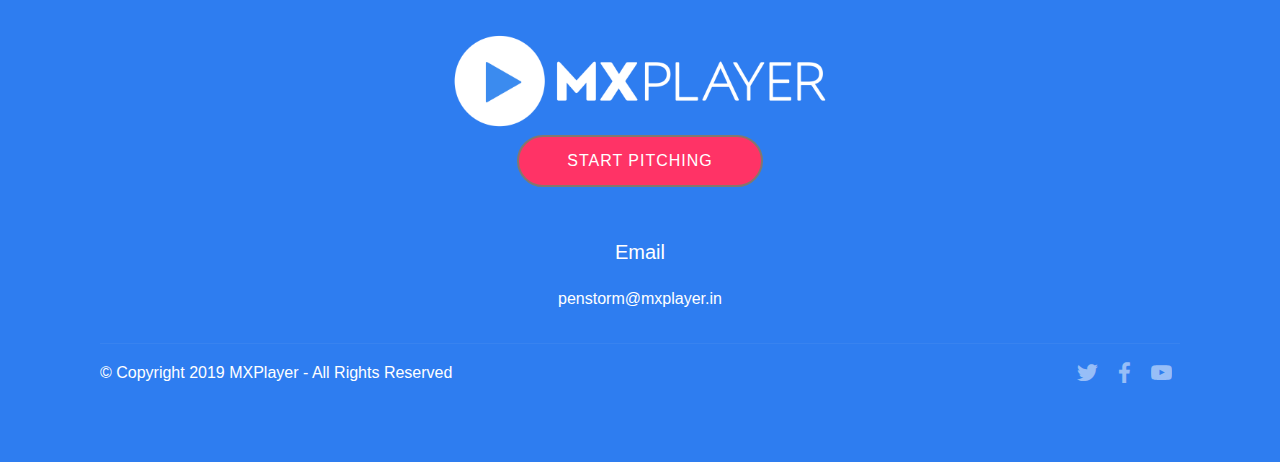
==== commit 9da1bb31: "Changes done as per marketing team suggestion" ====
--- a/index.html
+++ b/index.html
@@ -9,7 +9,7 @@
   <link rel="shortcut icon" href="assets/images/mx-player-icon.png" type="image/x-icon">
   <meta name="description" content="">
   
-  <title> - MXPenStorm</title>
+  <title> MXPenStorm</title>
   <link rel="stylesheet" href="assets/web/assets/mobirise-icons/mobirise-icons.css">
   <link rel="stylesheet" href="assets/tether/tether.min.css">
   <link rel="stylesheet" href="assets/bootstrap/css/bootstrap.min.css">
@@ -38,15 +38,15 @@
             </div>
         </button>
         <div class="menu-logo">
-            <div class="navbar-brand">
-                <span class="navbar-logo">
-                    <a href="index.html">
-                         <img src="assets/images/mxplayer-line-on-blue-rgb-788x201.png" alt="mxplayer" title="" style="height: 3.8rem;">
-                    </a>
-                </span>
-                
-            </div>
-        </div>
+                <div class="navbar-brand">
+                    <span class="navbar-logo">
+                        <a href="index.html">
+                             <img src="assets/images/penstorm-02-1-308x146.png" alt="Mobirise" title="" style="height: 3.8rem;">
+                        </a>
+                    </span>
+                    
+                </div>
+            </div>
         <div class="collapse navbar-collapse" id="navbarSupportedContent">
             <ul class="navbar-nav nav-dropdown nav-right" data-app-modern-menu="true"><li class="nav-item">
                     <a class="nav-link link text-white display-4" href="faq.html"><span class="mbri-question mbr-iconfont mbr-iconfont-btn"></span>
@@ -65,6 +65,24 @@
 </br>
 </br>
 </br>
+
+</section>
+<section class="mbr-section info3 cid-rmzOUzyCI8" id="info3-f">
+    <div class="container">
+        <div class="row justify-content-center">
+            <div class="media-container-column title col-12 col-md-10">
+                <h2 class="align-left mbr-bold mbr-gray pb-3 mbr-fonts-style display-8">&nbsp;&nbsp;&nbsp;&nbsp;"Nothing can stop an Idea whose time has come."</h2>
+                <h2 class="align-right mbr-bold mbr-gray pb-3 mbr-fonts-style display-8">- Victor Hugo</h2>
+                <div class="row justify-content-center mbr-section-btn " buttons="0">
+                        <a class="btn display-4 btn-secondary" href="stories.html">START PITCHING</a>  
+                     </div>
+            </div>
+        </div>
+        
+    </div>
+</section>
+
+
 <section class="carousel slide cid-rmmKMZo8oQ" data-interval="false" id="slider1-4">
    <div class="full-screen">
       <div class="mbr-slider slide carousel" data-pause="true" data-keyboard="false" data-ride="carousel" data-interval="6000">
@@ -78,18 +96,20 @@
             <li data-app-prevent-settings="" data-target="#slider1-4" data-slide-to="6"></li>
             <li data-app-prevent-settings="" data-target="#slider1-4" data-slide-to="7"></li>
             <li data-app-prevent-settings="" data-target="#slider1-4" data-slide-to="8"></li>
+            <li data-app-prevent-settings="" data-target="#slider1-4" data-slide-to="9"></li>
          </ol>
          <div class="carousel-inner" role="listbox">
-            <div class="carousel-item slider-fullscreen-image" data-bg-video-slide="false" style="background-image: url(assets/images/love-ok-1600x520.jpg);height: 400px; background-size: contain; margin: 0px auto; width: 100%;">
+            <div class="carousel-item slider-fullscreen-image" data-bg-video-slide="false" style="background-image: url(assets/images/love-ok-1600x520.jpg);">
                <div class="container container-slide">
                   <div class="image_wrapper">
                      <div class="mbr-overlay" style="opacity: 0.1;"></div>
                      <img src="assets/images/love-ok-1600x520.jpg">
                      <div class="carousel-caption justify-content-center">
-                        <div class="col-10 align-center">
-                           <h2 class="mbr-fonts-style display-1"></h2>
-                           <p class="lead mbr-text mbr-fonts-style display-5"></p>
-                           <div class="mbr-section-btn" buttons="0" ><a class="btn display-4 btn-secondary" href="stories.html">START PITCHING</a>  </div>
+                            
+                        <div class="col-10 align-center">
+                            <h2 class="mbr-fonts-style display-2"></h2>
+                           <p class="lead mbr-text mbr-fonts-style display-5"></p>
+                          <!-- <div class="mbr-section-btn" buttons="0" ><a class="btn display-4 btn-secondary" href="stories.html">START PITCHING</a>  </div>-->
                         </div>
                      </div>
                   </div>
@@ -102,11 +122,9 @@
                      <img src="assets/images/hey-prabhu-1600x520.jpg">
                      <div class="carousel-caption  justify-content-center ">
                         <div class="col-10 align-center">
-                           <h2 class="mbr-fonts-style display-1"></h2>
-                           <p class="lead mbr-text mbr-fonts-style display-5"></p>
-                           <div class="mbr-section-btn " buttons="0">
-                               <a class="btn display-4 btn-secondary" href="stories.html">START PITCHING</a>  
-                            </div>
+                           <h2 class="mbr-fonts-style display-2"></h2>
+                           <p class="lead mbr-text mbr-fonts-style display-5"></p>
+                           <!-- <div class="mbr-section-btn" buttons="0" ><a class="btn display-4 btn-secondary" href="stories.html">START PITCHING</a>  </div>-->
                         </div>
                      </div>
                   </div>
@@ -119,9 +137,9 @@
                      <img src="assets/images/aafat-1600x520.jpg">
                      <div class="carousel-caption justify-content-center">
                         <div class="col-10 align-center">
-                           <h2 class="mbr-fonts-style display-1"></h2>
-                           <p class="lead mbr-text mbr-fonts-style display-5"></p>
-                           <div class="mbr-section-btn" buttons="0"><a class="btn display-4 btn-secondary" href="stories.html#form4-5">START PITCHING</a>  </div>
+                                <h2 class="mbr-fonts-style display-2"></h2>
+                           <p class="lead mbr-text mbr-fonts-style display-5"></p>
+                           <!-- <div class="mbr-section-btn" buttons="0" ><a class="btn display-4 btn-secondary" href="stories.html">START PITCHING</a>  </div>-->
                         </div>
                      </div>
                   </div>
@@ -134,9 +152,9 @@
                      <img src="assets/images/mature-1600x520.jpg">
                      <div class="carousel-caption justify-content-center">
                         <div class="col-10 align-center">
-                           <h2 class="mbr-fonts-style display-1"></h2>
-                           <p class="lead mbr-text mbr-fonts-style display-5"></p>
-                           <div class="mbr-section-btn" buttons="0"><a class="btn display-4 btn-secondary" href="stories.html">START PITCHING</a>  </div>
+                                <h2 class="mbr-fonts-style display-2"></h2>
+                           <p class="lead mbr-text mbr-fonts-style display-5"></p>
+                           <!-- <div class="mbr-section-btn" buttons="0" ><a class="btn display-4 btn-secondary" href="stories.html">START PITCHING</a>  </div>-->
                         </div>
                      </div>
                   </div>
@@ -149,9 +167,9 @@
                      <img src="assets/images/aisha-2000x1000.jpg">
                      <div class="carousel-caption justify-content-center">
                         <div class="col-10 align-center">
-                           <h2 class="mbr-fonts-style display-1"></h2>
-                           <p class="lead mbr-text mbr-fonts-style display-5"></p>
-                           <div class="mbr-section-btn" buttons="0"><a class="btn display-4 btn-secondary" href="stories.html#form4-5">START PITCHING</a>  </div>
+                                <h2 class="mbr-fonts-style display-2"></h2>
+                           <p class="lead mbr-text mbr-fonts-style display-5"></p>
+                           <!-- <div class="mbr-section-btn" buttons="0" ><a class="btn display-4 btn-secondary" href="stories.html">START PITCHING</a>  </div>-->
                         </div>
                      </div>
                   </div>
@@ -164,9 +182,9 @@
                      <img src="assets/images/insider-1920x1080.jpg">
                      <div class="carousel-caption justify-content-center">
                         <div class="col-10 align-center">
-                           <h2 class="mbr-fonts-style display-1"></h2>
-                           <p class="lead mbr-text mbr-fonts-style display-5"></p>
-                           <div class="mbr-section-btn" buttons="0"><a class="btn display-4 btn-secondary" href="stories.html#form4-5">START PITCHING</a>  </div>
+                                <h2 class="mbr-fonts-style display-2"></h2>
+                           <p class="lead mbr-text mbr-fonts-style display-5"></p>
+                           <!-- <div class="mbr-section-btn" buttons="0" ><a class="btn display-4 btn-secondary" href="stories.html">START PITCHING</a>  </div>-->
                         </div>
                      </div>
                   </div>
@@ -179,9 +197,9 @@
                       <img src="assets/images/famously-filmfare-without-1920x1080.jpg">
                       <div class="carousel-caption justify-content-center">
                          <div class="col-10 align-center">
-                            <h2 class="mbr-fonts-style display-1"></h2>
+                                <h2 class="mbr-fonts-style display-2"></h2>
                             <p class="lead mbr-text mbr-fonts-style display-5"></p>
-                            <div class="mbr-section-btn" buttons="0"><a class="btn display-4 btn-secondary" href="stories.html">START PITCHING</a>  </div>
+                            <!-- <div class="mbr-section-btn" buttons="0" ><a class="btn display-4 btn-secondary" href="stories.html">START PITCHING</a>  </div>-->
                          </div>
                       </div>
                    </div>
@@ -194,24 +212,39 @@
                       <img src="assets/images/Tathaastu-1920x1080.jpg">
                       <div class="carousel-caption justify-content-center">
                          <div class="col-10 align-center">
-                            <h2 class="mbr-fonts-style display-1"></h2>
+                                <h2 class="mbr-fonts-style display-2"></h2>
                             <p class="lead mbr-text mbr-fonts-style display-5"></p>
-                            <div class="mbr-section-btn" buttons="0"><a class="btn display-4 btn-secondary" href="stories.html">START PITCHING</a>  </div>
+                            <!-- <div class="mbr-section-btn" buttons="0" ><a class="btn display-4 btn-secondary" href="stories.html">START PITCHING</a>  </div>-->
                          </div>
                       </div>
                    </div>
                 </div>
              </div>
-            <div class="carousel-item slider-fullscreen-image" data-bg-video-slide="false" style="background-image: url(assets/images/lol-783x392.png);">
+             <div class="carousel-item slider-fullscreen-image" data-bg-video-slide="false" style="background-image: url(assets/images/kiski-sarkar-1256x629.jpg);">
+                <div class="container container-slide">
+                   <div class="image_wrapper">
+                      <div class="mbr-overlay" style="opacity: 0.1;"></div>
+                      <img src="assets/images/kiski-sarkar-1256x629.jpg">
+                      <div class="carousel-caption justify-content-center">
+                         <div class="col-10 align-center">
+                                <h2 class="mbr-fonts-style display-2"></h2>
+                            <p class="lead mbr-text mbr-fonts-style display-5"></p>
+                            <!-- <div class="mbr-section-btn" buttons="0" ><a class="btn display-4 btn-secondary" href="stories.html">START PITCHING</a>  </div>-->
+                         </div>
+                      </div>
+                   </div>
+                </div>
+             </div>
+            <div class="carousel-item slider-fullscreen-image" data-bg-video-slide="false" style="background-image: url(assets/images/lol-783x392.jpg);">
                <div class="container container-slide">
                   <div class="image_wrapper">
                      <div class="mbr-overlay" style="opacity: 0.1;"></div>
                      <img src="assets/images/lol-783x392.png">
                      <div class="carousel-caption justify-content-center">
                         <div class="col-10 align-center">
-                           <h2 class="mbr-fonts-style display-1"></h2>
-                           <p class="lead mbr-text mbr-fonts-style display-5"></p>
-                           <div class="mbr-section-btn" buttons="0"><a class="btn display-4 btn-secondary" href="stories.html#form4-5">START PITCHING</a>  </div>
+                                <h2 class="mbr-fonts-style display-2"></h2>
+                           <p class="lead mbr-text mbr-fonts-style display-5"></p>
+                           <!-- <div class="mbr-section-btn" buttons="0" ><a class="btn display-4 btn-secondary" href="stories.html">START PITCHING</a>  </div>-->
                         </div>
                      </div>
                   </div>
@@ -227,7 +260,6 @@
         <div class="row justify-content-center">
             <div class="media-container-column title col-12 col-md-10">
                 <h2 class="align-left mbr-bold mbr-white pb-3 mbr-fonts-style display-2">Our Content Philosophy</h2>
-                <h3 class="mbr-section-subtitle align-left mbr-light mbr-white pb-3 mbr-fonts-style display-5"></h3>
                 <p class="mbr-text align-left mbr-white mbr-fonts-style display-5">
                 India’s largest online video streaming app, MX Player was born with the vision to democratise quality entertainment in India. With the brand philosophy of ‘Everytainment’, the aim is to provide premium content to our viewers for every season, reason, occasion and most importantly every mood. Our endeavor is to create quality content through which we can participate, engage and create popular culture.</p>
             </div>
@@ -235,13 +267,12 @@
     </div>
 </section>
 
-<section class="mbr-section info3 cid-rmzmhMvlun" id="info3-f">
+<section class="mbr-section info3 cid-rmzOUzyCI8" id="info3-f">
         <div class="container">
             <div class="row justify-content-center">
                 <div class="media-container-column title col-12 col-md-10">
-                    <h2 class="align-left mbr-bold mbr-white pb-3 mbr-fonts-style display-2">About MX Penstorm</h2>
-                    <h3 class="mbr-section-subtitle align-left mbr-light mbr-white pb-3 mbr-fonts-style display-5"></h3>
-                    <p class="mbr-text align-left mbr-white mbr-fonts-style display-5">
+                    <h2 class="align-left mbr-bold mbr-gray pb-3 mbr-fonts-style display-2">About MX Penstorm</h2>
+                    <p class="mbr-text align-left mbr-gray mbr-fonts-style display-5">
                             With a view to provide a platform for passionate storytellers to showcase their talent and creativity, we are
                             launching MX Penstorm - a one-of-a-kind industry event. Content creators are invited to pitch their
                             original ideas to our experienced jury which will be brought alive on our platform.</p>
@@ -293,7 +324,7 @@
                     <div class="b b-mail">
                         <h5 class="align-left mbr-fonts-style display-5">
                             Pitch Registration </h5>
-                        <p class="mbr-text align-left mbr-fonts-style display-7">open till 8th May 2019
+                        <p class="mbr-text align-left mbr-fonts-style display-7">open till 10th May 2019
                         </p>
                     </div>
                 </div>
@@ -315,15 +346,19 @@
                         <img src="assets/images/mxplayer-line-on-blue-rgb-522x133.png" alt="MXPlayer" title="">
                     </a>
                 </div>
+                <div class="row justify-content-center mbr-section-btn " buttons="0">
+                        <a class="btn display-4 btn-secondary" href="stories.html">START PITCHING</a>  
+                     </div>
             </div>
         </div>
     </br>
 </br>
         <div class="media-container-row content text-white ">
+                
             <div class="col-12 col-md-3 mbr-fonts-style display-5 align-center">
                 <h5 class="pb-3">
                     Email</h5>
-                <p class="mbr-text mbr-fonts-style display-7">penstorm@mxplayer.in</p>
+                <a href="mailto:penstorm@mxplayer.in" target="_top"><p class="mbr-text mbr-white mbr-fonts-style display-7">penstorm@mxplayer.in</p></a>
             </div>
         </div>
 
--- a/assets/theme/css/style.css
+++ b/assets/theme/css/style.css
@@ -75,6 +75,9 @@
   z-index: 20; }
 
 /*! Base colors */
+.mbr-gray {
+  color: rgb(65, 142, 237); }
+
 .mbr-white {
   color: #ffffff; }
 
--- a/assets/mobirise/css/mbr-additional.css
+++ b/assets/mobirise/css/mbr-additional.css
@@ -63,6 +63,15 @@
 .display-7 > .mbr-iconfont {
   font-size: 1.6rem;
 }
+
+.display-8 {
+  font-family: 'Roboto', sans-serif;
+  font-size: 2.3rem;
+}
+.display-8 > .mbr-iconfont {
+  font-size: 2.3rem;
+}
+
 /* ---- Fluid typography for mobile devices ---- */
 /* 1.4 - font scale ratio ( bootstrap == 1.42857 ) */
 /* 100vw - current viewport width */
@@ -177,8 +186,8 @@
 }
 .btn-secondary,
 .btn-secondary:active {
-  background-color: #FCCA31 !important;
-  border-color: #f7f7f7 !important;
+  background-color: #ff3366 !important;
+  border-color: #82786e !important;
   color: #ffffff !important;
 }
 .btn-secondary:hover,
@@ -186,7 +195,7 @@
 .btn-secondary.focus,
 .btn-secondary.active {
   color: #ffffff !important;
-  background-color: rgba(252, 201, 49, 0.801) !important;
+  background-color: #ff3366 !important;
   border-color: #f7f7f7 !important;
 }
 .btn-secondary.disabled,
@@ -1460,7 +1469,7 @@
   margin-bottom: 3px;
 }
 .cid-rmmKMZo8oQ .carousel-caption {
-  top: 80%;
+  top: 60%;
   right: 0;
   bottom: auto;
   left: 0;
@@ -1652,6 +1661,13 @@
 .cid-rmzmhMvlun .mbr-section-btn {
   color: #232323;
 }
+
+.cid-rmzOUzyCI8 {
+  padding-top: 90px;
+  padding-bottom: 90px;
+  background-color: #ffffff;
+}
+
 .cid-rmzOUzyCI7 {
   padding-top: 90px;
   padding-bottom: 90px;
@@ -1791,7 +1807,7 @@
 }
 .cid-rmKBxPnmuR .navbar {
   padding: .5rem 0;
-  background: #000000a4;
+  background: rgba(65, 142, 237, 1);
   transition: none;
   min-height: 77px;
 }
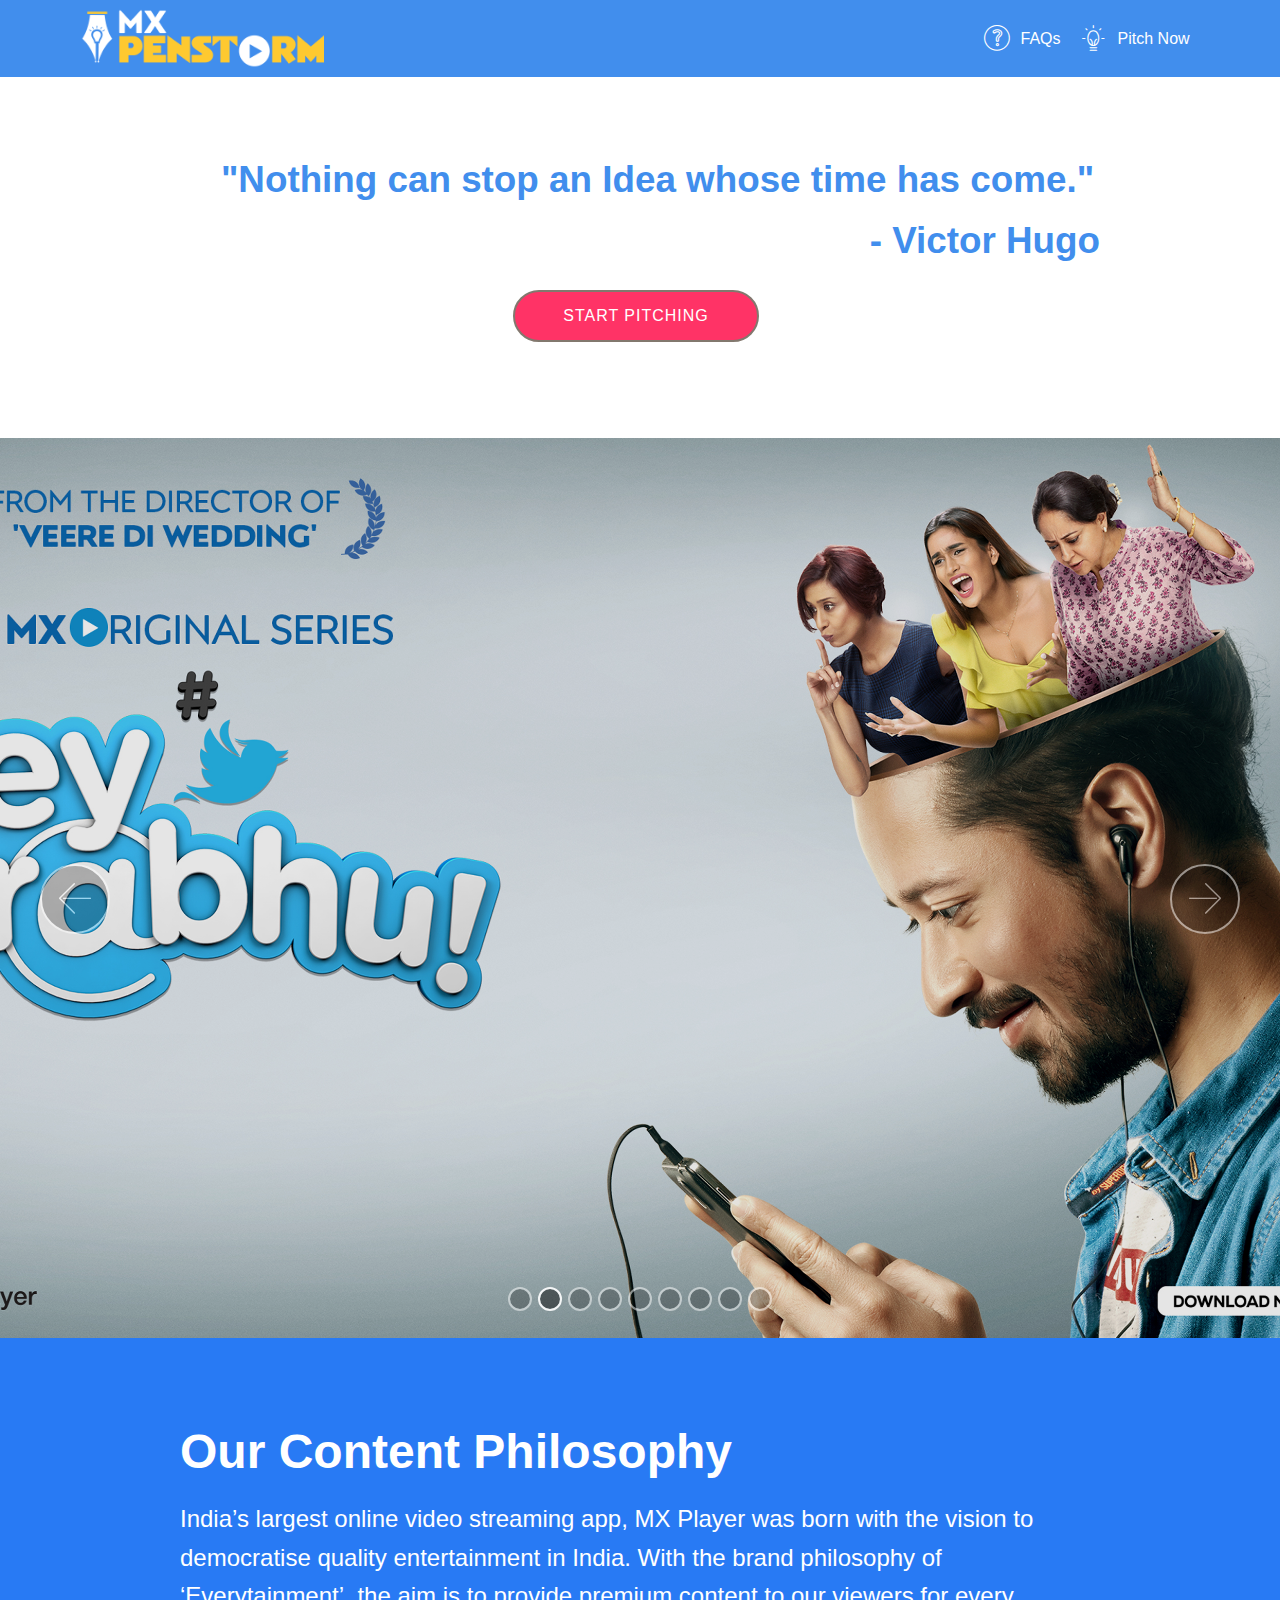
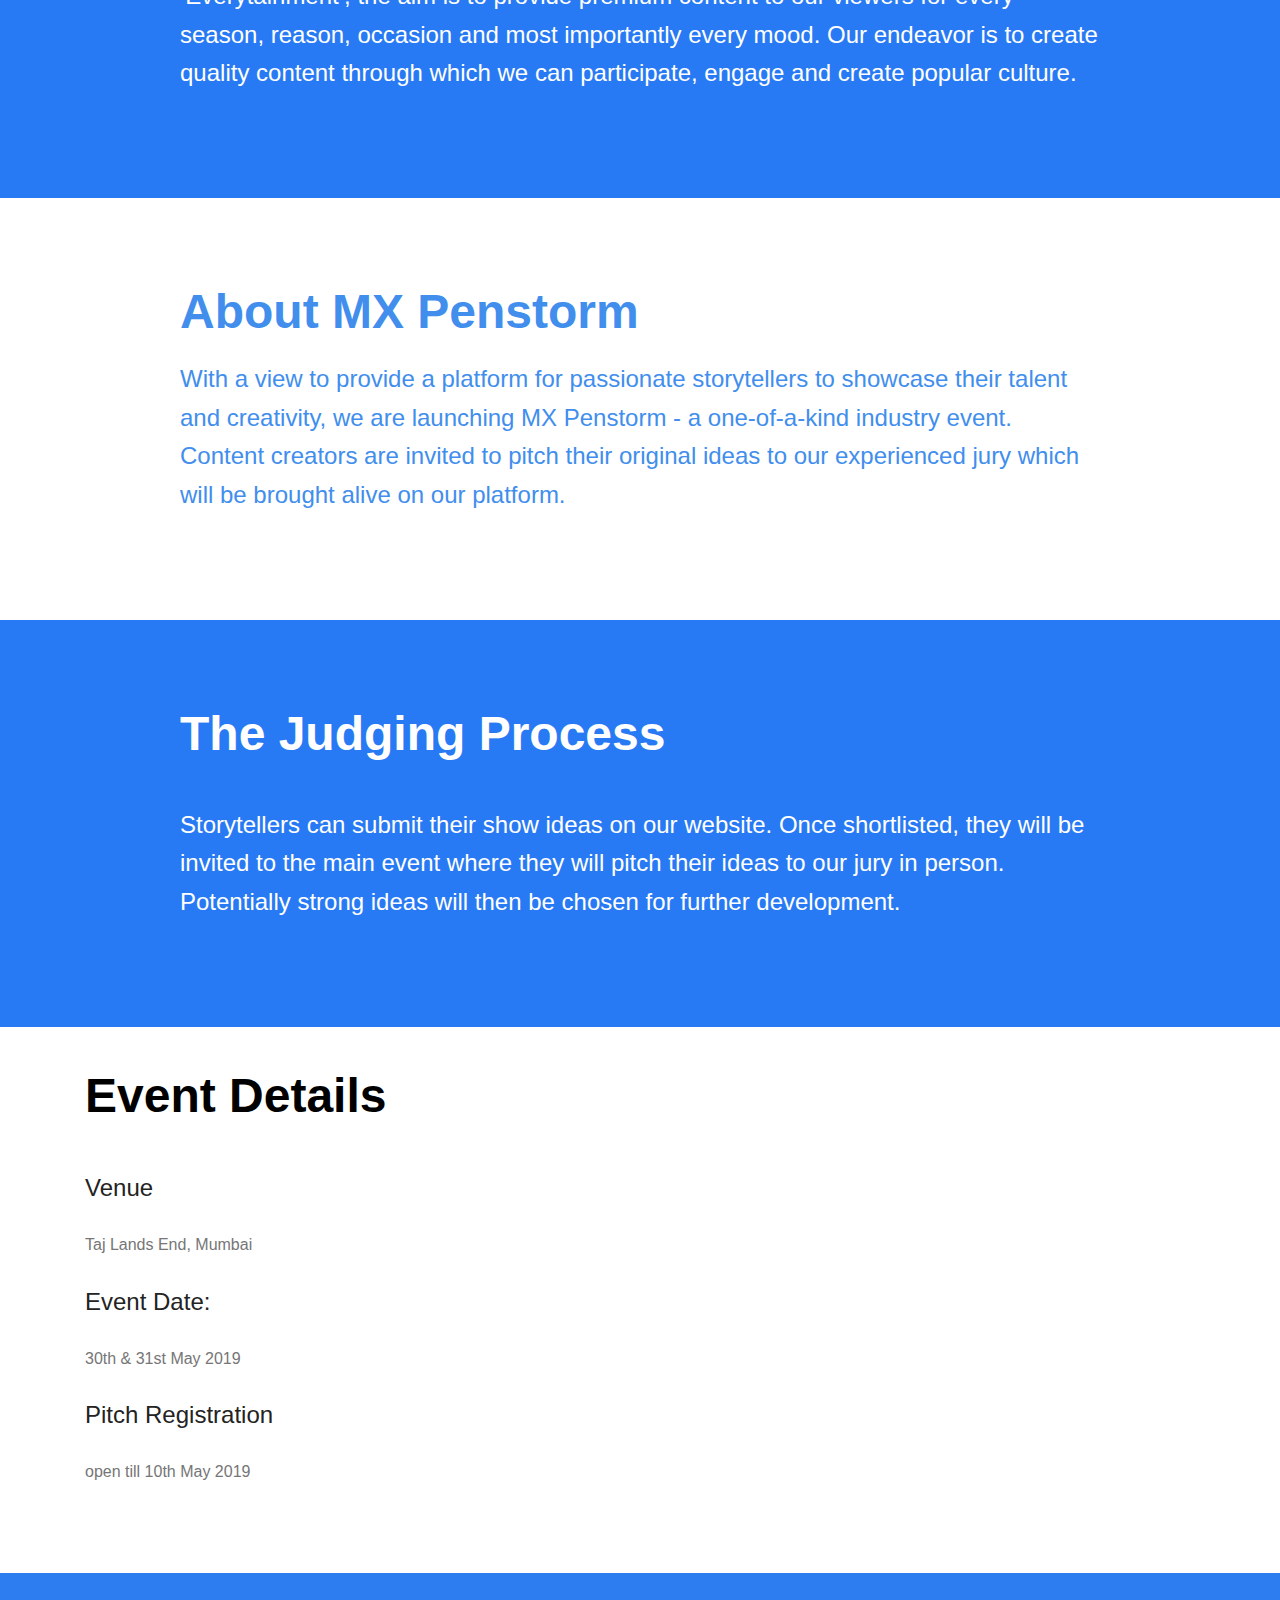
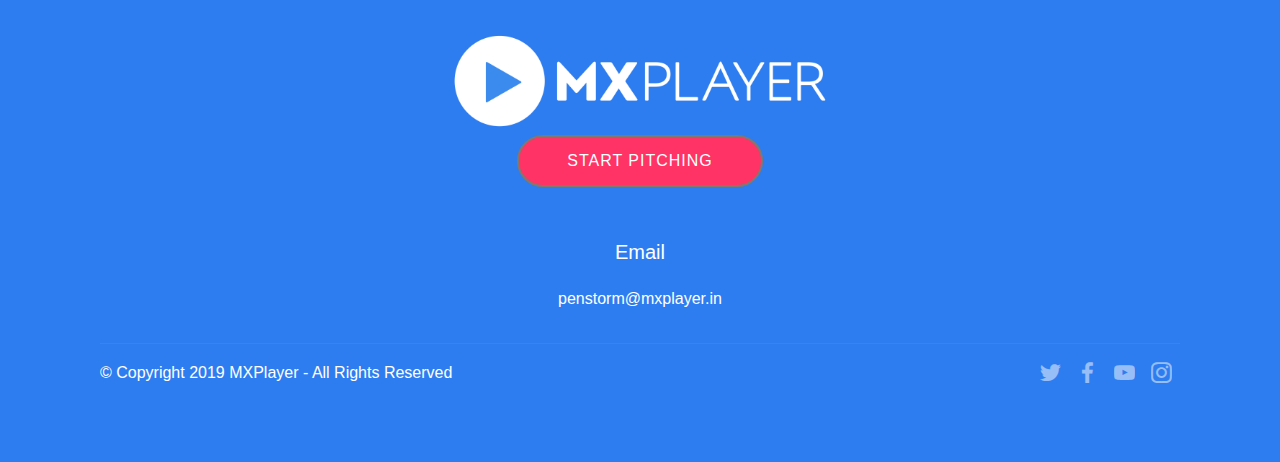
==== commit 72883450: "UI tweaks and form submit bg fixes changes" ====
--- a/index.html
+++ b/index.html
@@ -96,7 +96,6 @@
             <li data-app-prevent-settings="" data-target="#slider1-4" data-slide-to="6"></li>
             <li data-app-prevent-settings="" data-target="#slider1-4" data-slide-to="7"></li>
             <li data-app-prevent-settings="" data-target="#slider1-4" data-slide-to="8"></li>
-            <li data-app-prevent-settings="" data-target="#slider1-4" data-slide-to="9"></li>
          </ol>
          <div class="carousel-inner" role="listbox">
             <div class="carousel-item slider-fullscreen-image" data-bg-video-slide="false" style="background-image: url(assets/images/love-ok-1600x520.jpg);">
@@ -195,21 +194,6 @@
                    <div class="image_wrapper">
                       <div class="mbr-overlay" style="opacity: 0.1;"></div>
                       <img src="assets/images/famously-filmfare-without-1920x1080.jpg">
-                      <div class="carousel-caption justify-content-center">
-                         <div class="col-10 align-center">
-                                <h2 class="mbr-fonts-style display-2"></h2>
-                            <p class="lead mbr-text mbr-fonts-style display-5"></p>
-                            <!-- <div class="mbr-section-btn" buttons="0" ><a class="btn display-4 btn-secondary" href="stories.html">START PITCHING</a>  </div>-->
-                         </div>
-                      </div>
-                   </div>
-                </div>
-             </div>
-             <div class="carousel-item slider-fullscreen-image" data-bg-video-slide="false" style="background-image: url(assets/images/Tathaastu-1920x1080.jpg);">
-                <div class="container container-slide">
-                   <div class="image_wrapper">
-                      <div class="mbr-overlay" style="opacity: 0.1;"></div>
-                      <img src="assets/images/Tathaastu-1920x1080.jpg">
                       <div class="carousel-caption justify-content-center">
                          <div class="col-10 align-center">
                                 <h2 class="mbr-fonts-style display-2"></h2>
@@ -391,7 +375,11 @@
                                 <span class="socicon-youtube socicon mbr-iconfont mbr-iconfont-social"></span>
                             </a>
                         </div>
-                        
+                        <div class="soc-item">
+                                <a href="https://www.instagram.com/mxplayer/" target="_blank">
+                                <span class="mbr-iconfont mbr-iconfont-social socicon-instagram socicon"></span>
+                            </a>
+                        </div>
                         
                         
                     </div>
--- a/assets/mobirise/css/mbr-additional.css
+++ b/assets/mobirise/css/mbr-additional.css
@@ -1447,6 +1447,7 @@
 }
 .cid-rmmKMZo8oQ .container img {
   width: 100%;
+  height: 100%;
 }
 .cid-rmmKMZo8oQ .container img + .row {
   position: absolute;
@@ -1484,7 +1485,7 @@
 }
 .cid-rmmKMZo8oQ .container-slide.container {
   min-width: 100%;
-  min-height: 100vh;
+  min-height: 100%;
   padding: 0;
 }
 .cid-rmmKMZo8oQ .carousel-item {
@@ -1502,6 +1503,7 @@
 @media (max-width: 576px) {
   .cid-rmmKMZo8oQ .carousel-item .container {
     width: 100%;
+    height:100%;
   }
 }
 .cid-rmmKMZo8oQ .carousel-item-next.carousel-item-left,
@@ -1586,6 +1588,7 @@
 }
 .cid-rmmKMZo8oQ .mbr-slider > .container img {
   width: 100%;
+  height: 100%;
 }
 .cid-rmmKMZo8oQ .mbr-slider > .container img + .row {
   position: absolute;
@@ -1618,7 +1621,7 @@
   min-height: 0;
 }
 .cid-rmmKMZo8oQ .full-screen .slider-fullscreen-image {
-  min-height: 100vh;
+  min-height: 100%;
   background-repeat: no-repeat;
   background-position: 50% 50%;
   background-size: cover;
